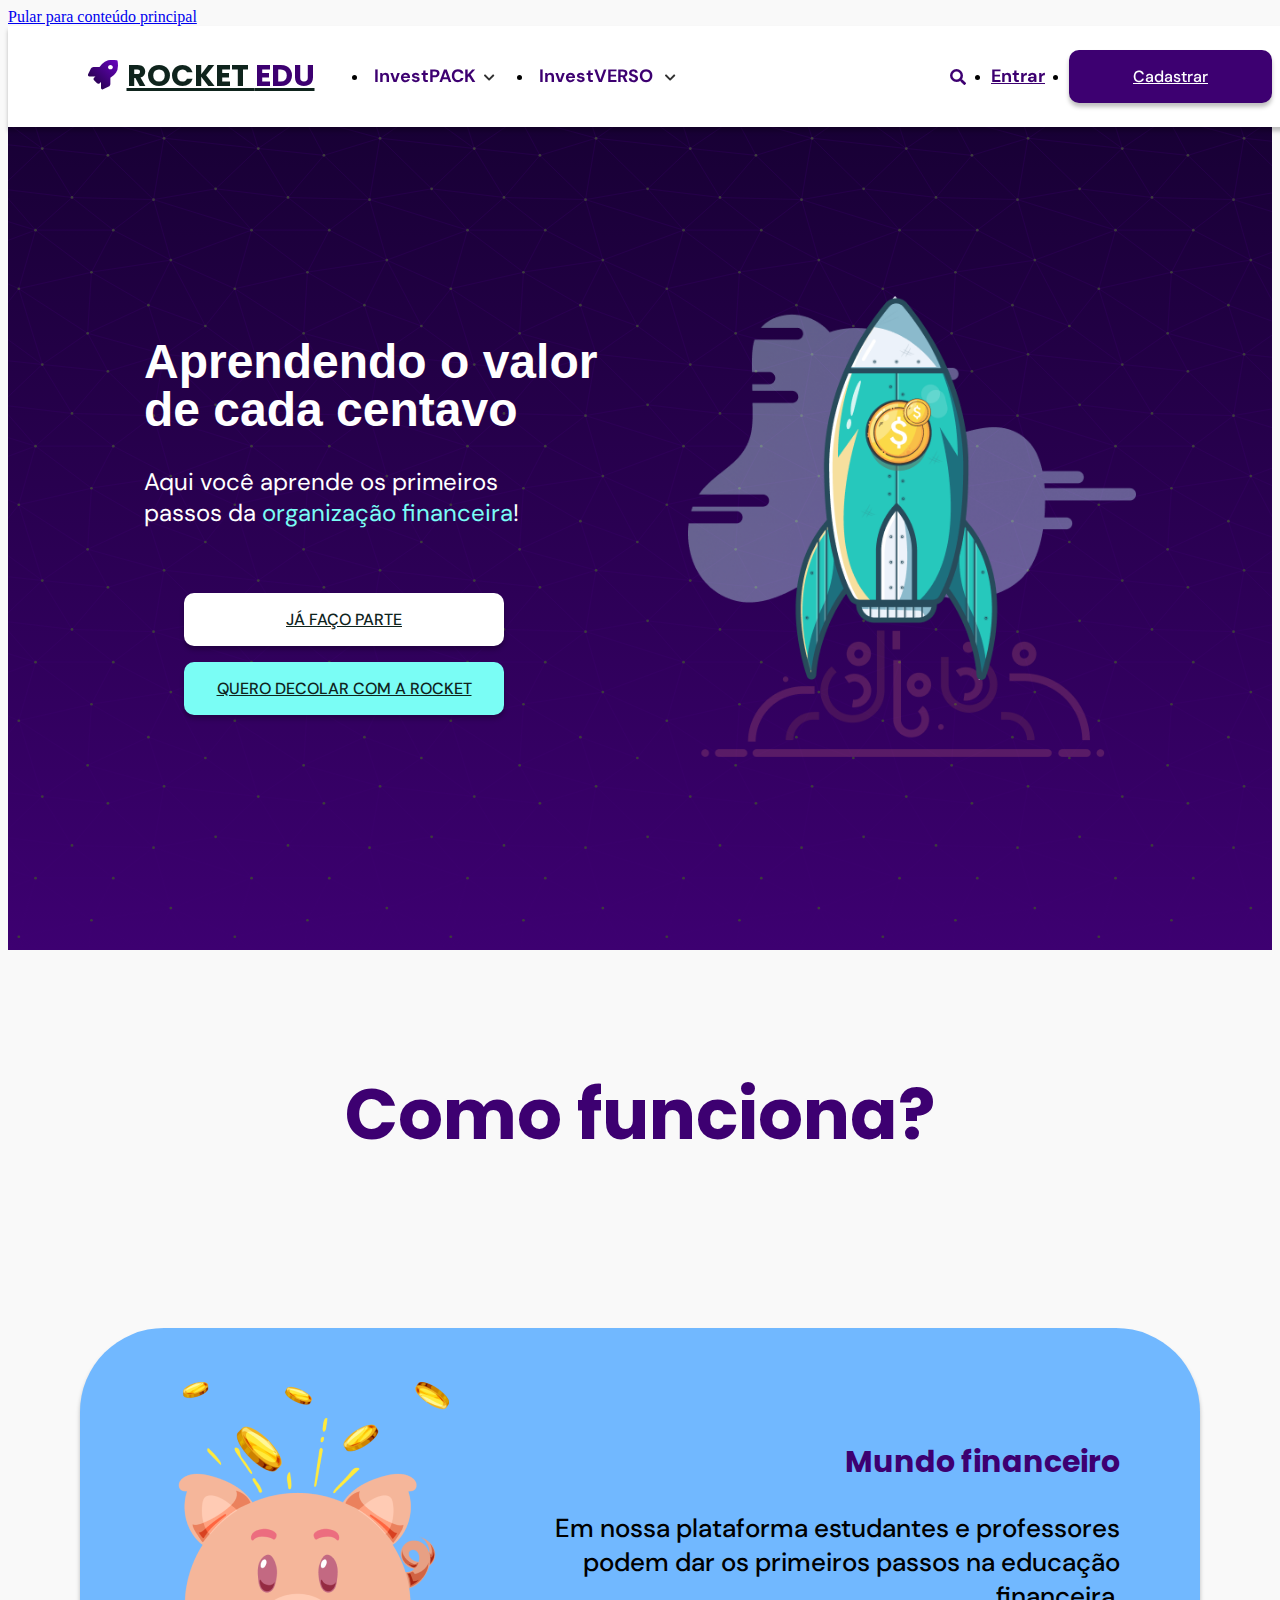
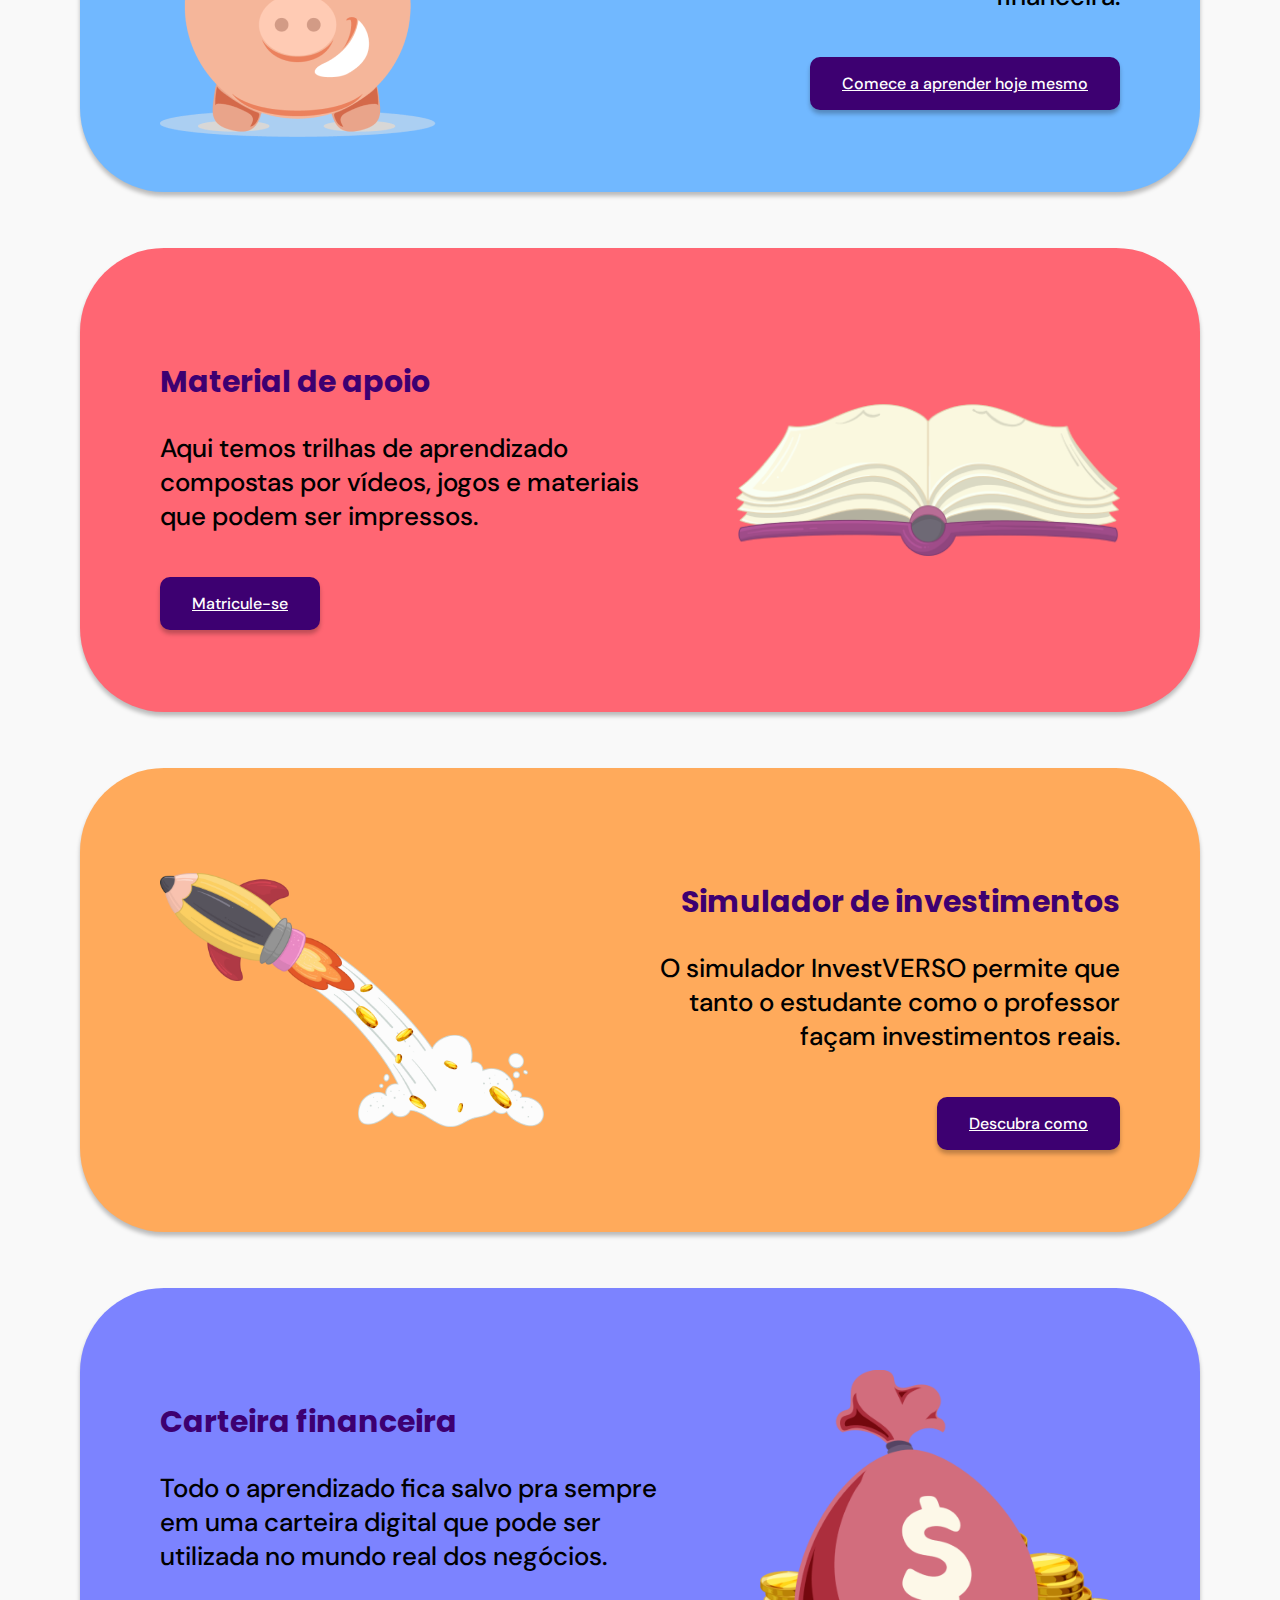
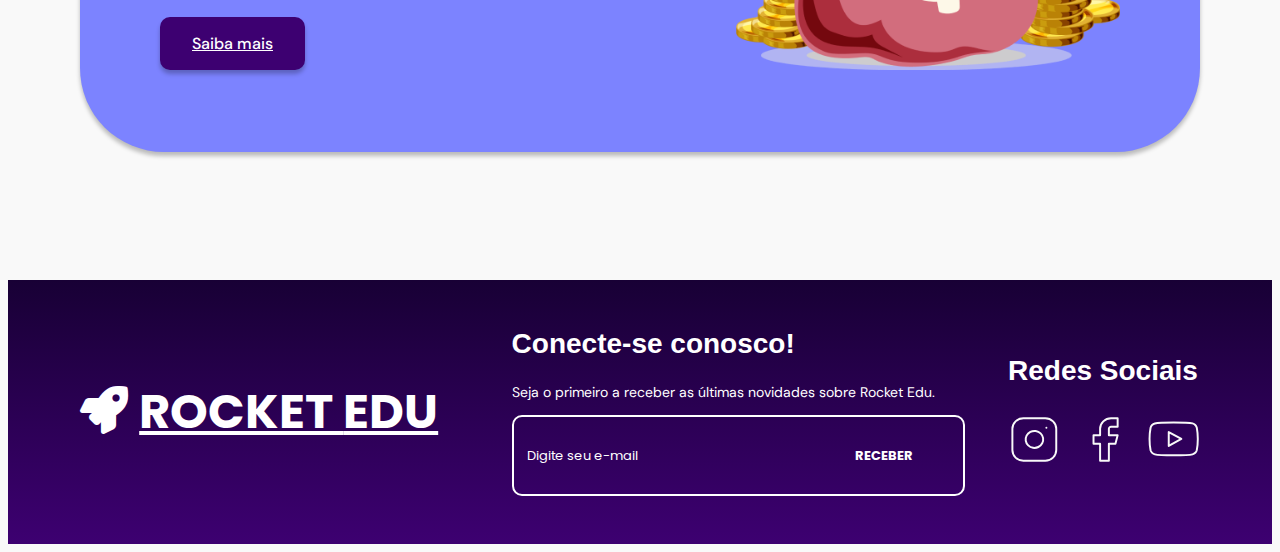
==== index.html @ 8d4a0fda "Merge branch 'main' of https://github.com/maira-costa/rocket-edu" ====
<!DOCTYPE html>
<html lang="pt-br">
<head>
  <meta charset="UTF-8">
  <meta http-equiv="X-UA-Compatible" content="IE=edge">
  <meta name="viewport" content="width=device-width, initial-scale=1.0">
  <title>ROCKET EDU</title>

  <link rel="stylesheet" href="assets/css/reset.css">
  <link rel="stylesheet" href="assets/css/base.css">
  <link rel="stylesheet" href="assets/css/container.css">
  <link rel="stylesheet" href="assets/css/pular-navegacao.css">

  <link rel="stylesheet" href="assets/css/header.css">

  <link rel="stylesheet" href="assets/css/home/botao.css">
  <link rel="stylesheet" href="assets/css/home/home-inicio.css">
  <link rel="stylesheet" href="assets/css/home/home-como-funciona.css">

  <link rel="stylesheet" href="assets/css/footer.css">

  <!--Fontes-->
  <link rel="preconnect" href="https://fonts.googleapis.com">
  <link rel="preconnect" href="https://fonts.gstatic.com" crossorigin>
  <link href="https://fonts.googleapis.com/css2?family=DM+Sans:wght@400;500;700&family=Poppins:ital,wght@0,400;0,500;0,700;1,200&display=swap" rel="stylesheet">

  <!--Ícones-->
  <link rel="stylesheet" href="https://cdnjs.cloudflare.com/ajax/libs/font-awesome/5.15.4/css/all.min.css">
  <script src="https://ajax.googleapis.com/ajax/libs/jquery/3.6.0/jquery.min.js"></script>

</head>
<body>
  <a class="pularNavegacao" href="#conteudoPrincipal">Pular para conteúdo principal</a> <!--Recurso de Acessibilidade-->

  <div id="header"></div>
  
  <main>
    <section class="secao secao--inicio" id="inicio">
      <div class="container container--inicio">
        <div class="inicio__conteudo">
          <div class="conteudo__chamada">
            <h1 id="conteudoPrincipal" class="titulo titulo--inicio">Aprendendo o valor de cada centavo</h1>
            <p class="texto texto--inicio">Aqui você aprende os primeiros passos
              da <span>organização financeira</span>!</p>
          </div>
          <div class="conteudo__botoes">
            <a class="botao botao--inicioUm" href="investpack-login.html">Já faço parte</a>
            <a class="botao botao--inicioDois" href="investpack-cadastro.html">Quero decolar com a rocket</a>
          </div>
        </div>
        <img class="inicio__img" src="assets/img/home/chamada.png" alt="">
      </div>
    </section class="secao secao--comoFunciona">
      <div class="container container--comoFunciona">
        <h2 class="titulo titulo--comoFunciona">Como funciona?</h2>
        <div class="produto produto--financeiro">
          <div class="produto__conteudo">
            <h3 class="titulo titulo--produto">Mundo financeiro</h3>
            <p class="texto texto--produto">Em nossa plataforma estudantes e professores podem dar os primeiros passos na educação financeira.</p>
            <a href="#" class="botao botao--produto">Comece a aprender hoje mesmo</a>
          </div>
          <img src="assets/img/home/cofre.png" alt="" class="produto__img produto__img--financeiro">
        </div>
        <div class="produto produto--material">
          <div class="produto__conteudo">
            <h3 class="titulo titulo--produto">Material de apoio</h3>
            <p class="texto texto--produto">Aqui temos trilhas de aprendizado compostas por vídeos, jogos e materiais que podem ser impressos.</p>
            <a href="#" class="botao botao--produto">Matricule-se</a>
          </div>
          <img src="assets/img/home/livro.png" alt="" class="produto__img produto__img--material">
        </div>
        <div class="produto produto--simulador">
          <div class="produto__conteudo">
            <h3 class="titulo titulo--produto">Simulador de investimentos</h3>
            <p class="texto texto--produto">O simulador InvestVERSO permite que tanto o estudante como o professor façam investimentos reais.</p>
            <a href="#" class="botao botao--produto">Descubra como</a>
          </div>
          <img src="assets/img/home/foguete.png" alt="" class="produto__img produto__img--simulador">
        </div>
        <div class="produto produto--carteira">
          <div class="produto__conteudo">
            <h3 class="titulo titulo--produto">Carteira financeira</h3>
            <p class="texto texto--produto">Todo o aprendizado fica salvo pra sempre em uma carteira digital que pode ser utilizada no mundo real dos negócios.</p>
            <a href="#" class="botao botao--produto">Saiba mais</a>
          </div>
          <img src="assets/img/home/saco-dinheiro.png" alt="" class="produto__img produto__img--carteira">
        </div>
      </div>
    </section>
  </main>

  <div id="footer"></div>

  <script src="assets/js/loader.js"></script>
  <script src="assets/js/estrelas.js"></script>
  
</body>
</html>
---- assets/css/base.css ----
html {
  scroll-behavior: smooth;
}

body, html {
  overflow-x:hidden;
}

body {
  background-color: #F9F9F9;
}

:root {
  
  /*cores*/
  --cor-verde-escuro: #0F241D;
  --cor-roxa: #3D0071;
  --cor-verde-teal: #7AFDF5;
  --cor-branca: #FFFFFF;
  --cor-cinza: #313131;
  --cor-cinza-claro: #ededed;
  --cor-cinza-claro-titulo-invest:#C4C4C4;
}

.titulo {
  font: 700 1.5rem Popins, sans-serif;
  color: var(--cor-roxa);
}

.texto {
  font: 400 1.125rem "DM Sans", sans-serif;
  color: #000;
}

.texto-pequeno {
  font: 400 0.9rem "DM Sans", sans-serif;
  color: var(--cor-branca);
  text-align: center;
  padding: 1rem 0;
}

.texto-extra-pequeno {
  font: 200 0.7rem "DM Sans", sans-serif !important;
}

@media screen and (min-width:963px) {
  
  .titulo {
    font-size: 2.75rem;
  }
  
  .texto {
    font-size: 1.5rem;
  } 

}
---- assets/css/container.css ----
.container{
  margin-left: 1.5rem;
  margin-right: 1.5rem;
}

@media screen and (min-width:768px){
  .container {
    margin-left: 3.75rem;
    margin-right: 3.75rem;
  } 
}

@media screen and (min-width:963px){
  .container {
    max-width: 1120px;
    margin-left: auto;
    margin-right: auto;
  } 
}
---- assets/css/header.css ----
.header {
  background: var(--cor-branca);
  box-shadow: 0px 4px 4px rgba(0, 0, 0, 0.25);
  height: 4.625rem;
  position: fixed;
  width: 100%;
  z-index: 1000;
}

.container--header {
  align-items: center;
  display: flex;
  height: 100%;
  justify-content: space-between;
}

/*---- LOGO ----*/

.logo__icone{
  color: transparent;
  background-image: linear-gradient(45deg, #180035 0%, #6804c0 100%);
  background-clip: text;
  -webkit-background-clip: text;
  font-size: 1.125rem;
  margin-right: 0.15em;
}

.logo__nome {
  color: var(--cor-verde-escuro);
  font: 700 1.125rem Poppins, sans-serif;
  text-transform: uppercase;
}

.logo__nome > span {
  color: var(--cor-roxa);
}

/*---- MENU ----*/
.menu {
  background-color: var(--cor-branca);
  position: absolute;
  top: 4.625rem;
  left: 0;
  width: 100%;
  height: 0px;
  display: flex;
  flex-direction: column-reverse;
  justify-content: flex-end;
  z-index: 1000;
  visibility: hidden;
  overflow-y: hidden;
}

/* Menu mobile com referência no tutorial do vídeo localizado em https://www.youtube.com/watch?v=DnODupiIAiE */
/*início do trecho do tutorial*/
#nav.active #menu {
  height: calc(100vh - 4.625rem);;
  visibility: visible;
  overflow-y: auto;
}

#btn-mobile {
  display: flex;
  border: none;
  background: none;
}

#hamburger {
  border-top: 2px solid var(--cor-roxa);
  width: 20px;
}

#hamburger::after,
#hamburger::before {
  content: '';
  display: block;
  width: 20px;
  height: 2px;
  background: var(--cor-roxa);
  margin-top: 5px;
  transition: 0.3s;
  position: relative;
}

#nav.active #hamburger {
  border-top-color: transparent;
}

#nav.active #hamburger::before {
  transform: rotate(135deg);
}

#nav.active #hamburger::after {
  transform: rotate(-135deg);
  top: -7px;
}
/*fim do trecho do tutorial*/

.menu__itens {
  padding: 0 1.5rem;
}

.menu__item {
  margin-bottom: 1rem;
}

.menu__itens--plataformas {
  padding-top: 1rem;
}

.menu__itens--acesso {
  border-bottom: 1px solid #ECE9E9;
  padding-bottom: 1rem;
}

.item__link {
  font: 400 1rem "DM Sans", sans-serif;
  color: #313131;
}

.item__link--plataformas {
  margin-right: 1rem;
  background: transparent;
  border: none;
  cursor: pointer;
}
 
.item__link > i {
  font-size: 0.75rem;
  color: #313131;
  margin-left: 0.5rem;
}

.subMenu {
  display: none;
}

.subMenu__link {
  font: 400 0.875rem "DM Sans", sans-serif;
  color: var(--cor-roxa);
  line-height: 2.5em;
  margin-left: 1rem;
  display: block;
}

/* .menu__item:focus-within > .subMenu,
.menu__item:hover > .subMenu {
  display: initial;
} */

.menu__item.active > .subMenu {
  display: initial;
}

.menuMobile {
  display: flex;
  align-items: center;
  justify-content: flex-end;
}

.menu__form {
  margin-right: 1rem;
}

.form__busca {
  position: relative;
  /* width: 5rem; */
}

.form__busca > input {
  visibility: hidden;
  background-color: transparent;
  border: none;
  border-radius: 10px;
  box-shadow: 0px 4px 4px rgba(0, 0, 0, 0.25);
  outline: 0;
  /* padding: 1em 1em 1em 3.5em; */
  padding: 1em;
  padding-right: 2.5rem;
  height: 45px;
  width: 45px;
  transition: all .5s ease-in-out;
}

.form__busca > button {
  background-color: transparent;
  border: none;
  color: var(--cor-roxa);
  position: absolute;
  right: 1rem;
  top: 50%;
  transform: translateY(-50%);
  text-transform: uppercase;
  font-size: 1rem;
}

.menu__form:focus-within > .form__busca > input {
  width: 10rem;
  visibility: visible;
}

.menu__form:focus-within > .form__busca > button {
  color: #313131;
  opacity: 0.5;
}

.menu__item--acesso > .item__link {
  color: var(--cor-roxa);
}

.menu__item > .botao--acesso {
  background: none;
  box-shadow: none;
  color: var(--cor-roxa);
  font-weight: 400;
  text-align: left;
  justify-content: flex-start;
  padding: 0;
}

@media screen and (min-width:963px) {
  
  .header {
    height: 6.30rem;
  }

  .container--header {
    justify-content: space-between;
    gap: 1.5rem;
  }

  /*---- LOGO ----*/

  
  .logo__icone, .logo__nome {
    font-size: 1.875rem;
  }

  /*---- MENU ----*/
  .nav {
    position: relative;
  }

  .menu {
    flex-direction: row;
    align-items: center;
    height: 100%;
    justify-content: space-between;
    padding: 0;
    position: initial;
    visibility: visible;
    overflow: initial;


    width: 54rem;
  }

  #btn-mobile {
    display: none;
  }

  .menu__itens {
   display: flex;
   align-items: center;
   justify-content: space-between;
   padding: 0;
  }

  .menu__itens--plataformas, .menu__itens--acesso {
  padding: 0;
  }

  .menu__itens--plataformas:first-child {
    margin-left: 1.5rem;
  }

  .menu__itens--acesso {
    border-bottom: none;
  }

  .menu__item {
    position: relative;
    transition: all 0.4s ease;
    margin-bottom: 0;
  }

  .menu__item--acesso {
    margin-left: 1.5rem;
  }

  .menu__link {
    margin-right: 1.5rem;
  }

  /* .menu__link:hover > .item__link,
  .menu__link:hover > i{
    color: var(--cor-verde-escuro);
  } */

  .menu__link:focus-within > .item__link,
  .item__link:focus-within > i{
    color: var(--cor-verde-escuro);
  }

  .item__link {
    font: 700 1.125rem "DM Sans", sans-serif;
    color: var(--cor-roxa);
    transition: all 0.4s ease-in-out;
  }

  .item__link--plataformas {
    /* margin-left: 1.5rem; */
    margin-right: 0.5rem;
  }

  /* .menu__link > i {
    color: var(--cor-roxa);
    transition: all 0.4s ease-in-out;
  } */

  .subMenu {
   background-color: var(--cor-branca);
   box-shadow: 0px 2px 5px rgba(0, 0, 0, 0.1);
   /* border-radius: 10px; */
   border: none;
   opacity: 0;
   padding: 0.5rem;
   position: absolute;
   pointer-events: none;
   display: initial;
   width: 13rem;
   transform: translateY(-10px);
   transition: all 0.6s ease-in-out;
   top: calc(100% + .25rem);
  }
  
  .menu__item.active > .subMenu{
  /* .menu__item:hover > .subMenu { */
    opacity: 1;
    pointer-events: auto;
    transform: translateY(0px);
  }

  .subMenu__item, .subMenu__link {
    transition: all 0.4s ease;
  }

  /* .subMenu__item {
    border-top: 1px solid rgba(0, 0, 0, 0.03);
    border-radius: 5px;
    background-color: #edededb2;
    backdrop-filter: blur(1rem);
  } */

  .subMenu__item:hover {
   background-color: #3c00715d;
   /* backdrop-filter: blur(1rem); */
  }

  .subMenu__link {
    font: 400 0.875rem "DM Sans", sans-serif;
    color: var(--cor-roxa);
    line-height: 2em;
    margin-left: 0.5rem;
  }

  .subMenu__item:hover > .subMenu__link {
    color: var(--cor-branca);
  }

  .menu__form {
    position: absolute;
    top: 50%;
    transform: translateY(-50%);
    right: 12.75rem;
  }

  /* .form__busca {
    position: relative;
    width: 22rem;
  }
  */

  /* .form__busca > input {
    background-color: var(--cor2);
    border: none;
    border-radius: 10px;
    box-shadow: 0px 4px 4px rgba(0, 0, 0, 0.25);
    min-height: 50px;
    outline: 0;
    padding: 1em 1em 1em 3.5em;
    width: 50px;
    visibility: visible;
  } */

  
  .form__busca > input::placeholder {
    color: #313131;
    font: 400 1.125rem "DM Sans", sans-serif;
    opacity: 0.5;
  }
 

  /* .form__busca > button {
    color: var(--cor-roxa);
  }  */

  .menu__form:focus-within > .form__busca > input, 
  .menu__form:hover > .form__busca > input {
    width: 15rem;
    visibility: visible;
  }
  
  .menu__form:focus-within > .form__busca > button,
  .menu__form:hover > .form__busca > button {
    color: #313131;
    opacity: 0.5;
  }

  .menu__item > .botao--acesso {
    align-items: center;
    background-color: var(--cor-roxa);
    border-radius: 10px;
    box-shadow: 0px 4px 4px rgba(0, 0, 0, 0.25);
    color: var(--cor-branca);
    display: inline-flex;
    font: 500 1rem "DM Sans", sans-serif;
    justify-content: center;
    padding: 1rem 2rem;
    text-align: center;
    width: 100%;
    transition: all 0.4s ease-in-out;
  }

  .menu__item > .botao--acesso:hover {
    transform: translateY(-3px);  
  }

}
---- assets/css/home/botao.css ----
.botao {
  align-items: center;
  background-color: var(--cor-roxa);
  border-radius: 10px;
  box-shadow: 0px 4px 4px rgba(0, 0, 0, 0.25);
  color: var(--cor-branca);
  display: inline-flex;
  font: 500 1rem "DM Sans", sans-serif;
  justify-content: center;
  padding: 1rem 2rem;
  text-align: center;
  width: 100%;
  transition: all 0.4s ease-in-out;
}

.botao--enviar {
  color: var(--cor-verde-escuro);
  background-color: var(--cor-verde-teal);
  display: block;
  margin-left: auto;
  margin-right: auto;
  font: 500 0.875rem "DM Sans", sans-serif;
}

@media screen and (min-width:963px) {
  .botao--enviar {
    font-size: 1rem;
    padding: 1rem;
    text-align: center;
    width: 18rem;
  }
}

/* .botao:hover {
  background-color: var(--cor-logo);
.botao:hover {
  /* background-color: var(--cor3);
  >>>>>>> main
  transform: translateY(-3px);
}
*/
---- assets/css/home/home-inicio.css ----
.secao--inicio {
  
  /*----BACKGROUND PATTERN site: https://www.svgbackgrounds.com/ ----*/
  
  background-image: url("data:image/svg+xml,%3Csvg xmlns='http://www.w3.org/2000/svg' width='216' height='216' viewBox='0 0 800 800'%3E%3Cg fill='none' stroke='%233D0071' stroke-width='1'%3E%3Cpath d='M769 229L1037 260.9M927 880L731 737 520 660 309 538 40 599 295 764 126.5 879.5 40 599-197 493 102 382-31 229 126.5 79.5-69-63'/%3E%3Cpath d='M-31 229L237 261 390 382 603 493 308.5 537.5 101.5 381.5M370 905L295 764'/%3E%3Cpath d='M520 660L578 842 731 737 840 599 603 493 520 660 295 764 309 538 390 382 539 269 769 229 577.5 41.5 370 105 295 -36 126.5 79.5 237 261 102 382 40 599 -69 737 127 880'/%3E%3Cpath d='M520-140L578.5 42.5 731-63M603 493L539 269 237 261 370 105M902 382L539 269M390 382L102 382'/%3E%3Cpath d='M-222 42L126.5 79.5 370 105 539 269 577.5 41.5 927 80 769 229 902 382 603 493 731 737M295-36L577.5 41.5M578 842L295 764M40-201L127 80M102 382L-261 269'/%3E%3C/g%3E%3Cg fill='%233C3C3C'%3E%3Ccircle cx='769' cy='229' r='5'/%3E%3Ccircle cx='539' cy='269' r='5'/%3E%3Ccircle cx='603' cy='493' r='5'/%3E%3Ccircle cx='731' cy='737' r='5'/%3E%3Ccircle cx='520' cy='660' r='5'/%3E%3Ccircle cx='309' cy='538' r='5'/%3E%3Ccircle cx='295' cy='764' r='5'/%3E%3Ccircle cx='40' cy='599' r='5'/%3E%3Ccircle cx='102' cy='382' r='5'/%3E%3Ccircle cx='127' cy='80' r='5'/%3E%3Ccircle cx='370' cy='105' r='5'/%3E%3Ccircle cx='578' cy='42' r='5'/%3E%3Ccircle cx='237' cy='261' r='5'/%3E%3Ccircle cx='390' cy='382' r='5'/%3E%3C/g%3E%3C/svg%3E"), linear-gradient(180deg, #180035 0%, #3D0071 100%);

  margin-top: 4.625rem;
  padding-bottom: 1.5rem;
  height: calc(100vh - 4.625rem);
  position: relative;
}

.container--inicio {
  display: flex;
  flex-direction: column-reverse;
  justify-content: center;
  align-items: center;
  height: 100%;
  padding: 1.5rem 0;
  gap: 1rem;
}

.conteudo__chamada {
  max-width: 15rem;
}

.titulo--inicio {
  color: var(--cor-branca);
  font-size: 1.5rem;
  line-height: 1.5em;
}

.texto--inicio {
  color: var(--cor-branca);
  font: 400 0.875rem "DM Sans", sans-serif;
  margin-top: 0.25rem;
}

.texto--inicio > span {
  color: var(--cor-verde-teal);
}

.botao--inicioUm, .botao--inicioDois {
  color: var(--cor-verde-escuro);
  display: block;
  font: 500 0.875rem "DM Sans", sans-serif;
  text-transform: uppercase;
}

.botao--inicioUm {
  background: var(--cor-branca);
  margin-top: 1.5625rem;
}

.botao--inicioDois {
  background-color: var(--cor-verde-teal);
  margin-top: 1rem;
}

.inicio__img {
  height: 35%;
  width: auto;
  animation: animate 0.2s ease infinite;
  position: relative;
}

/*Animação com referência no vídeo disponível em https://www.youtube.com/watch?v=mAewuQPMFI8 */

@keyframes animate {
  0%, 100%
  {
    transform: translateY(-1px);
  }
  50%
  {
    transform: translateY(1px);
  }
}

/*Animação estrelas*/
.secao--inicio i {
  margin-top: 4.625rem;
  position: absolute;
  top: -250px;
  background: rgba(255, 255, 255, 0.3);
  animation: animateStars linear infinite;
  z-index: 0;
}

@keyframes animateStars {
  0%
  {
    transform: translateY(0);
  }
  100%
  {
    transform: translateY(calc(100vh));
  }
}

@media screen and (min-width:963px) {
  
  .secao--inicio {
    align-items: center;
    display: flex;
    height: calc(100vh - 6.30rem);
    margin-top: 6.30rem;
  }

  .container--inicio {
    align-items: center;
    flex-direction: row;
    justify-content: space-around;
    position: relative;
    width: 100%;
  }

  .inicio__conteudo {
    width: 25rem;
  }

  .conteudo__chamada {
    width: 100%;
  }

  .titulo--inicio {
    font-size: 3rem;
    line-height: 1em;
    margin-top: 0;
    width: 30rem;
  }
  
  .texto--inicio {
    font-size: 1.5rem;
    margin-top: 1rem;
    width: 25rem;
  }

  .conteudo__botoes {
    width: 100%;
    display: flex;
    flex-direction: column;
    justify-content: center;
    align-items: center;
    margin-top: 2.5rem;
  }
  
  .botao--inicioUm, .botao--inicioDois {
    font-size: 1rem;
    padding: 1rem;
    text-align: center;
    width: 18rem;
    
  }

  .inicio__img {
    height: auto;
    width: 40%;
  }

}
---- assets/css/home/home-como-funciona.css ----
.container--comoFunciona {
  margin-top: 2rem;
}

.titulo--comoFunciona {
  text-align: center;
  font: 700 1.5rem Poppins, sans-serif;
  margin-bottom: 2rem;
}

.produto {
  border-radius: 30px;
  box-shadow: 0px 4px 4px rgba(0, 0, 0, 0.25);
  display: flex;
  flex-direction: column-reverse;
  justify-content: center;
  align-items: center;
  margin-bottom: 3rem;
  padding: 2.5rem 1.5rem;
  text-align: center;
}

.produto--financeiro {
  background-color: #71B8FF;
}

.produto--material {
  background-color: #FF6673;
}

.produto--simulador {
  background-color: #FFAA5B;
}

.produto--carteira {
  background-color: #7C83FF;
}

.produto:last-child {
  margin-bottom: 2rem;
}

.titulo--produto{
  font: 700 1.125rem Poppins, sans-serif;
  margin-bottom: 0.4em;
}

.texto--produto {
  font-weight: 500;
}

.botao--produto {
  margin-top: 1.125rem;
}

.produto__img {
  margin-bottom: 2rem;
}
.produto__img--financeiro {
  width: 174px;
}

@media screen and (min-width:963px) {

  .container--comoFunciona {
    margin-top: 7rem;
  }

  .titulo--comoFunciona {
    font-size: 4.375rem;
    margin-bottom: 10rem;
  }

  .produto {
    border-radius: 84px;
    flex-direction: row;
    gap: 4rem;
    height: 26rem;
    justify-content: space-between;
    margin-bottom: 3.5rem;
    padding: 1.5rem 5rem;
    text-align: left;
  }

  .produto--financeiro, .produto--simulador {
    flex-direction: row-reverse;
    text-align: right;
  }

  .produto:last-child {
    margin-bottom: 8rem;
  }

  .titulo--produto{
    font-size: 1.875rem;
  }
  
  .texto--produto {
    font-size: 1.625rem;
  }
  
  .botao--produto {
    width: auto;
  }

  .produto__img {
    margin-bottom: 0rem;
    width: 40%;
  }

  .produto__img--financeiro {
    width: 289px;
  }

}
---- assets/css/footer.css ----
.footer {
  background: linear-gradient(180deg, #180035 0%, #3D0071 100%);
  padding: 1.5em 0;
}

.logo__nome--footer, .logo__nome--footer > span, .logo__icone--footer {
  color: var(--cor-branca);
  font-size: 1.5rem;
}

.titulo--footer {
  color: var(--cor-branca);
  font-size: 1.125rem;
  margin-top: 1rem;
}

.texto--contato {
  color: var(--cor-branca);
  font-size: 0.75rem;
}

.contato__form {
  margin-top: 0.5rem;
  position: relative;
}

.form__email--input {
  background-color: transparent;
  border: 2px solid var(--cor-branca);
  border-radius: 10px;
  color: var(--cor-branca);
  min-height: 50px;
  outline: 0;
  padding: 1em;
  width: 100%;
}

.form__email--input::placeholder {
  color: var(--cor-branca);
  font: 400 0.8125rem Poppins, sans-serif;
  opacity: 1;
}

.form__botao--receber {
  background-color: transparent;
  border: none;
  color: var(--cor-branca);
  font: 700 0.8125rem Poppins, sans-serif;
  position: absolute;
  right: 1rem;
  top: 50%;
  transform: translateY(-50%);
  text-transform: uppercase;
}

.social {
  display: flex;
  flex-direction: column;
  justify-content: center;
  width: 7.9rem;
}

.social__icones {
  display: flex;
  justify-content: space-between;
  margin-top: 0.25rem;
}

.icone__img {
  width: 34px;
}


@media screen and (min-width:963px) {

  .footer {
    padding: 3em 0;
  }

  .container--footer {
    display: flex;
    align-items: center;
    justify-content: space-between;
  }

  .logo__nome--footer, .logo__nome--footer > span, .logo__icone--footer {
    font-size: 3rem;
  }

  .titulo--footer {
    font-size: 1.75rem;
    margin-top: 0;
  }
  
  .texto--contato {
    font-size: 0.875rem;
  }
  
  .social {
    width: 12rem;
  }
  
  .icone__img {
    width: 53px;
  }

}
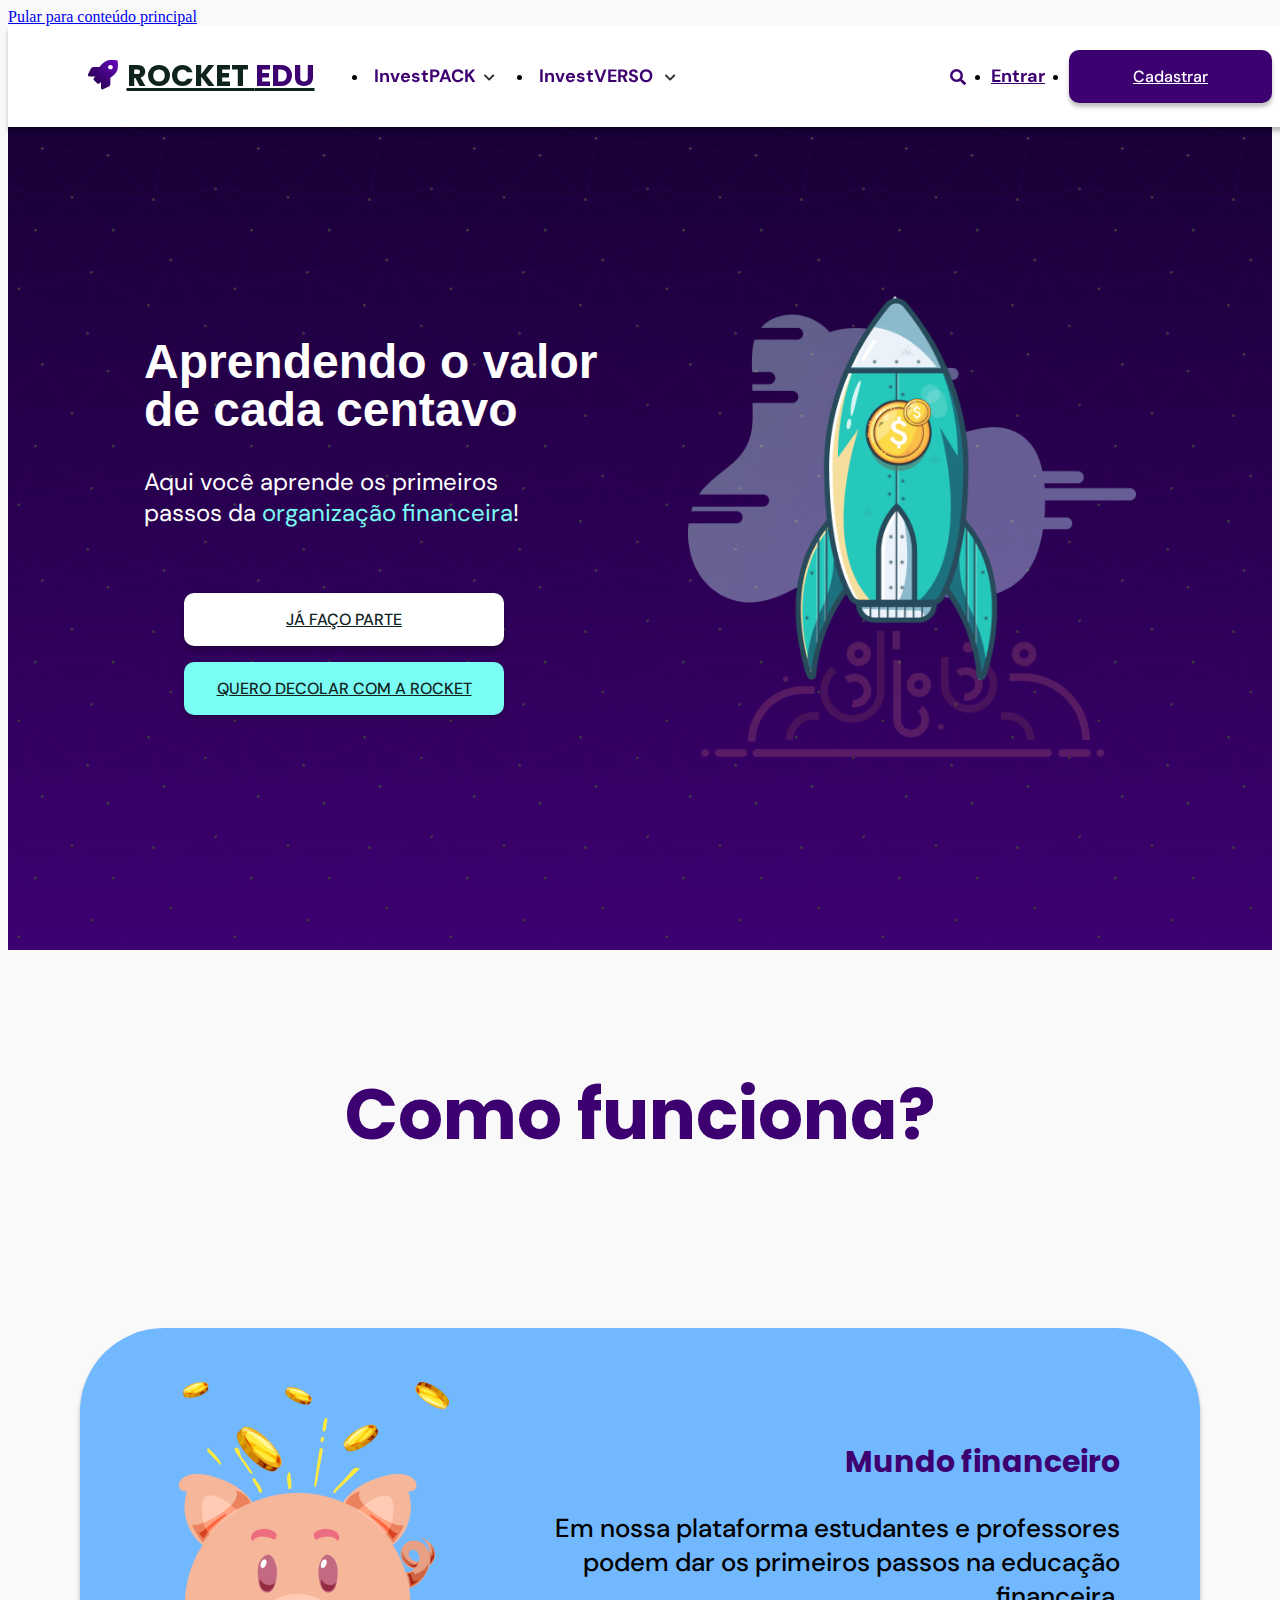
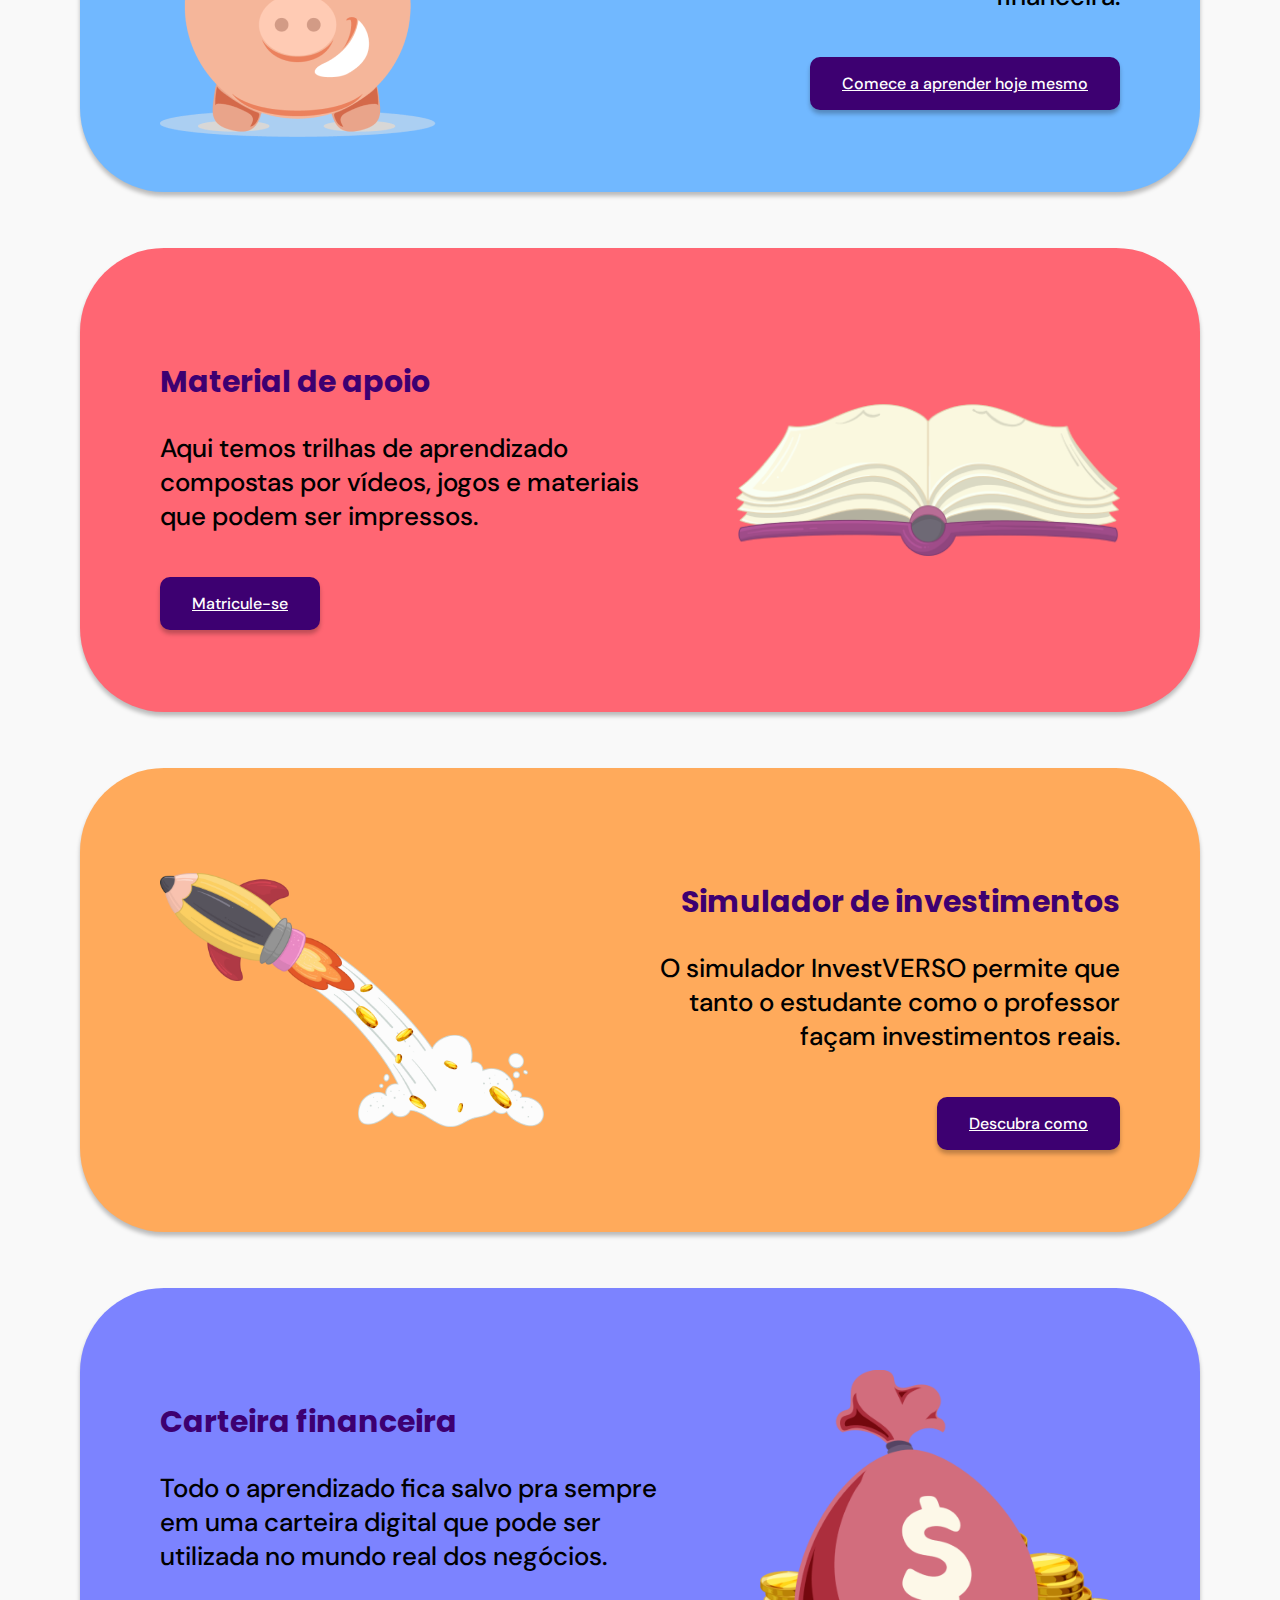
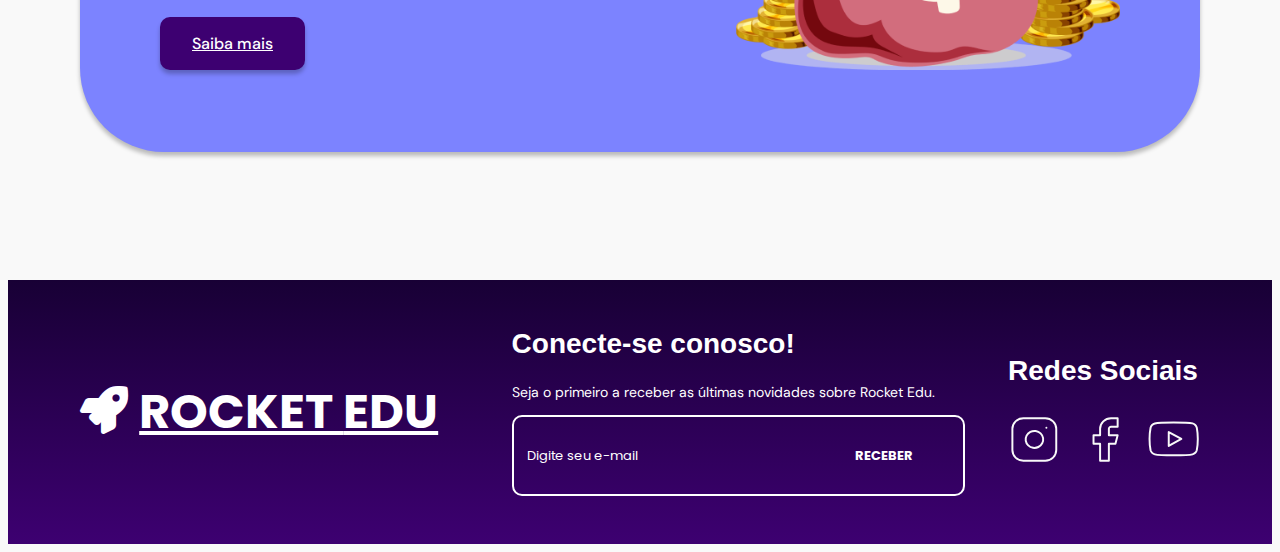
==== commit bd84b1e4: "Seta icon na tab" ====
--- a/index.html
+++ b/index.html
@@ -4,8 +4,9 @@
   <meta charset="UTF-8">
   <meta http-equiv="X-UA-Compatible" content="IE=edge">
   <meta name="viewport" content="width=device-width, initial-scale=1.0">
-  <title>ROCKET EDU</title>
+  <title>Rocket EDU</title>
 
+  <link rel="icon" type="image/x-icon" href="assets/img/rocket_edu_logo.png" />
   <link rel="stylesheet" href="assets/css/reset.css">
   <link rel="stylesheet" href="assets/css/base.css">
   <link rel="stylesheet" href="assets/css/container.css">
--- a/assets/css/home/home-inicio.css
+++ b/assets/css/home/home-inicio.css
@@ -90,11 +90,13 @@
 @keyframes animateStars {
   0%
   {
-    transform: translateY(0);
+    transform: rotate(45deg) translateY(0);
+    opacity: 1;
   }
   100%
   {
-    transform: translateY(calc(100vh));
+    transform: rotate(45deg) translateY(100vh);
+    opacity: 0;
   }
 }
 
@@ -156,6 +158,7 @@
   .inicio__img {
     height: auto;
     width: 40%;
+    z-index: 100;
   }
 
 }
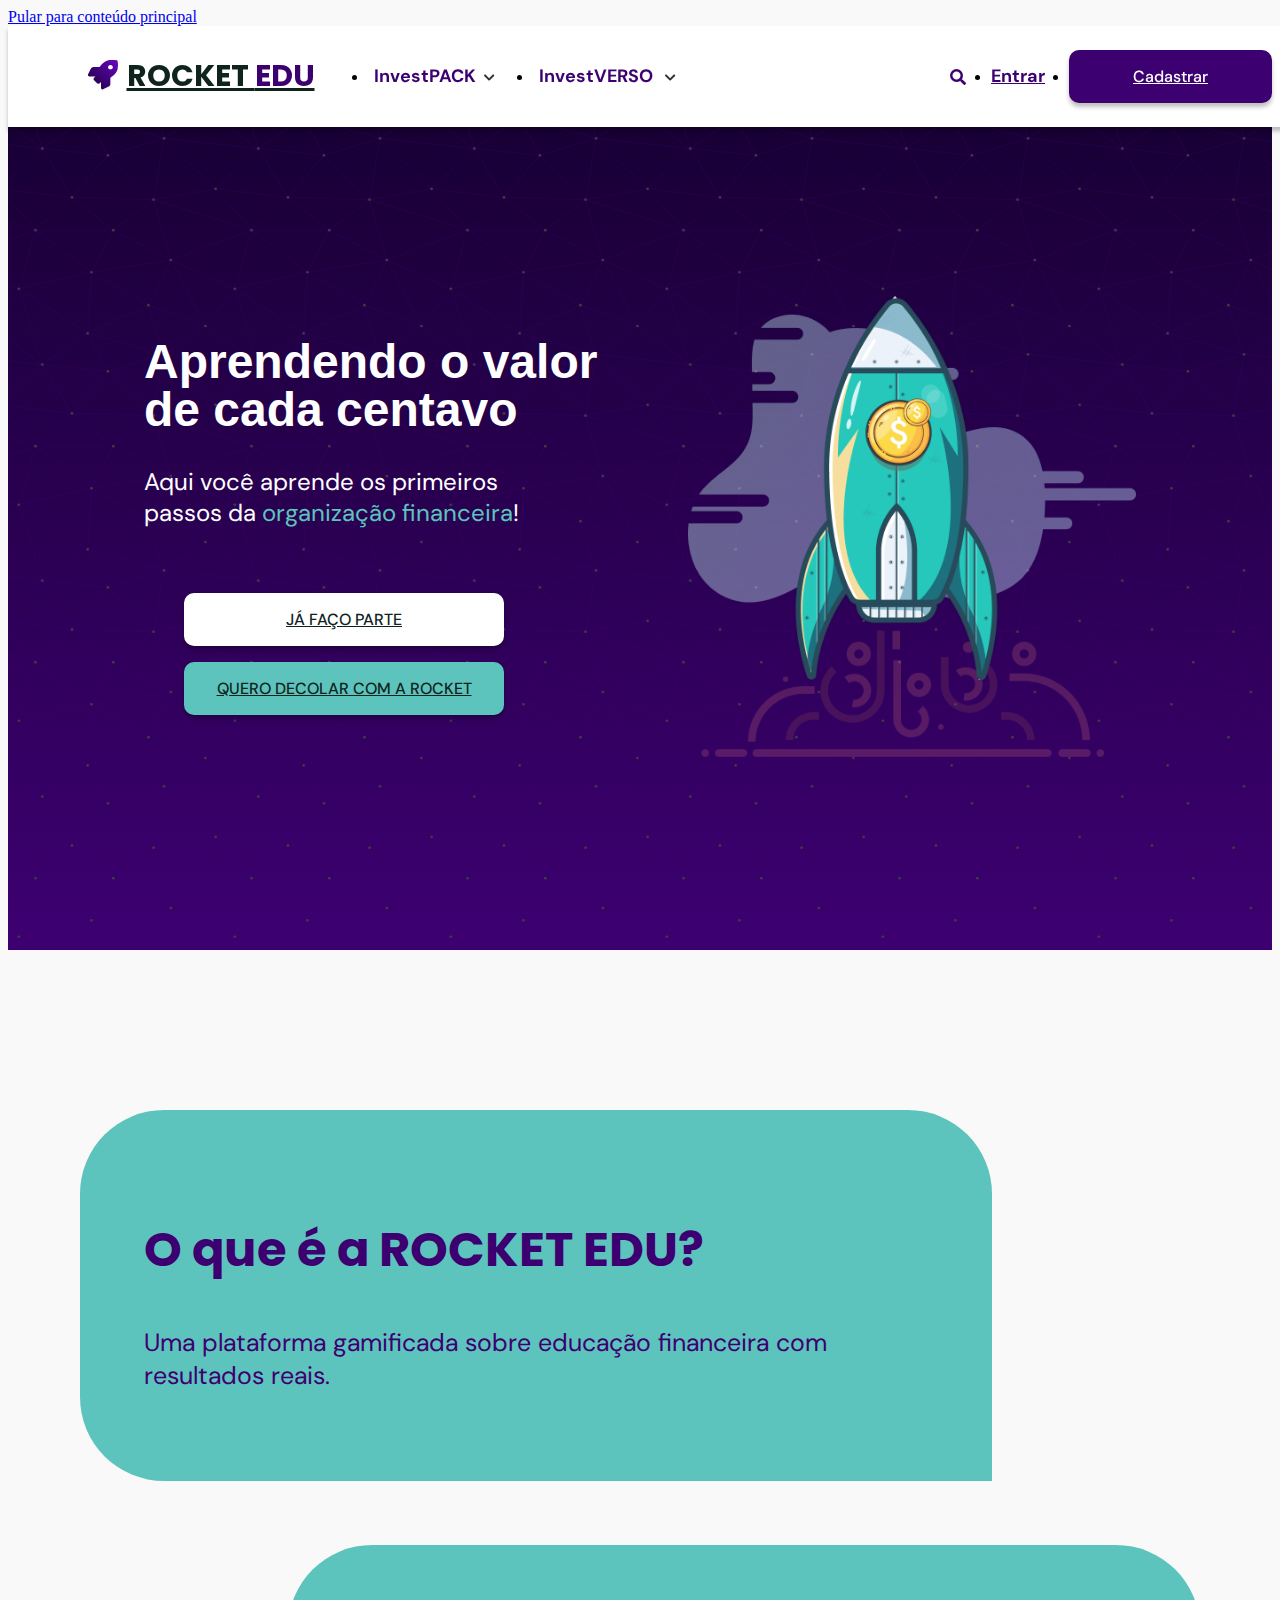
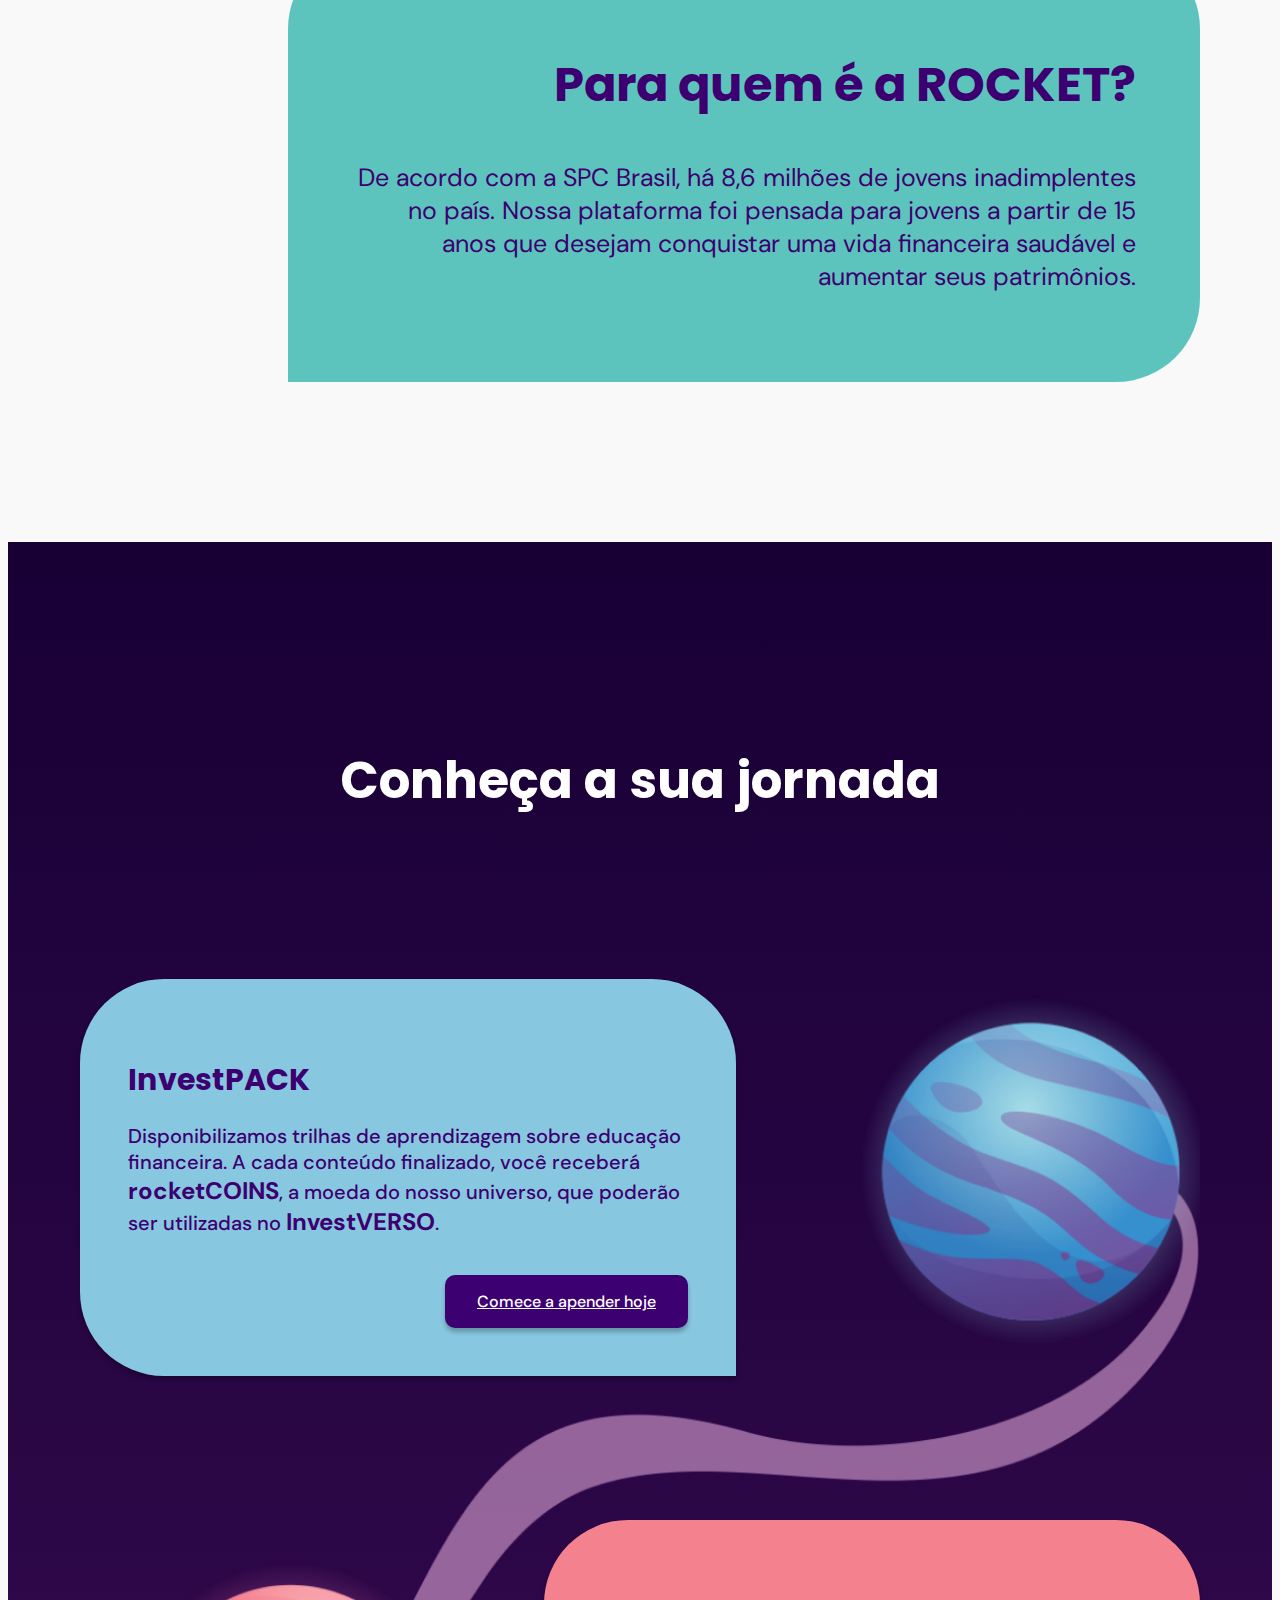
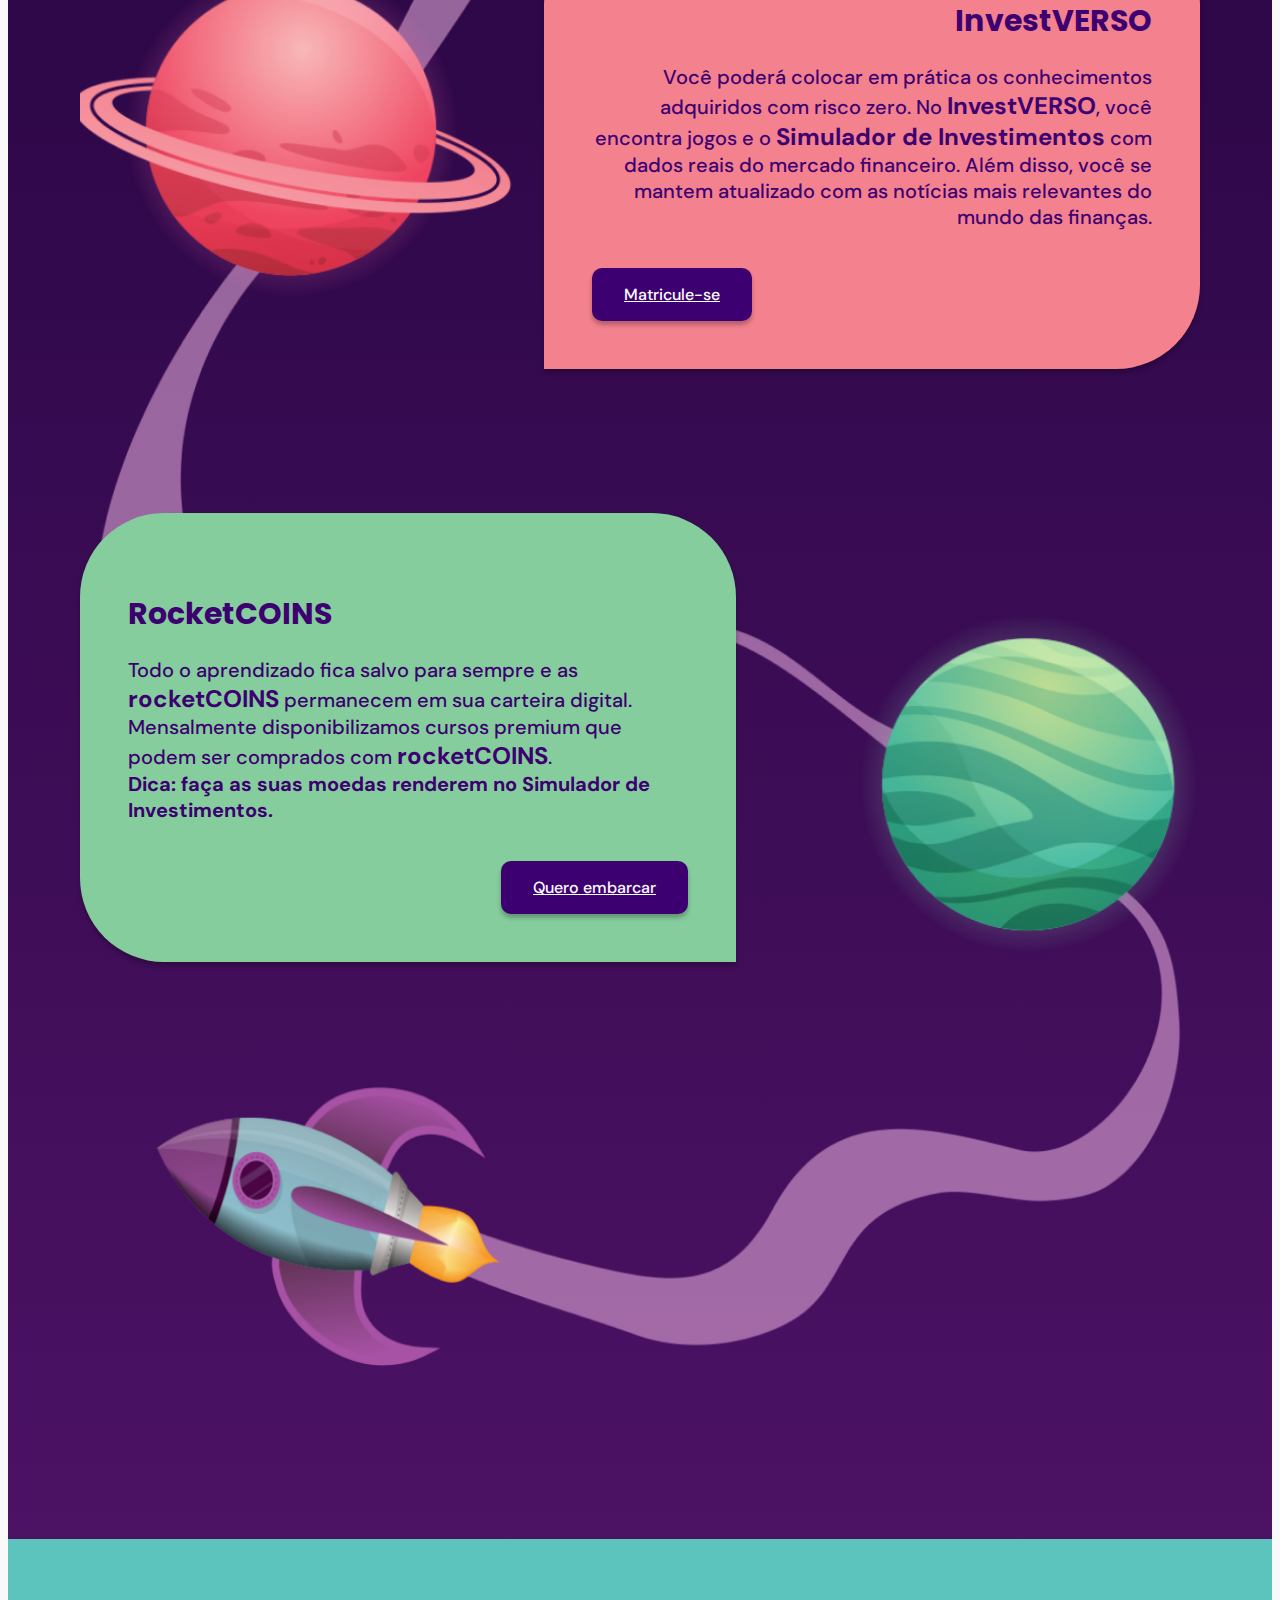
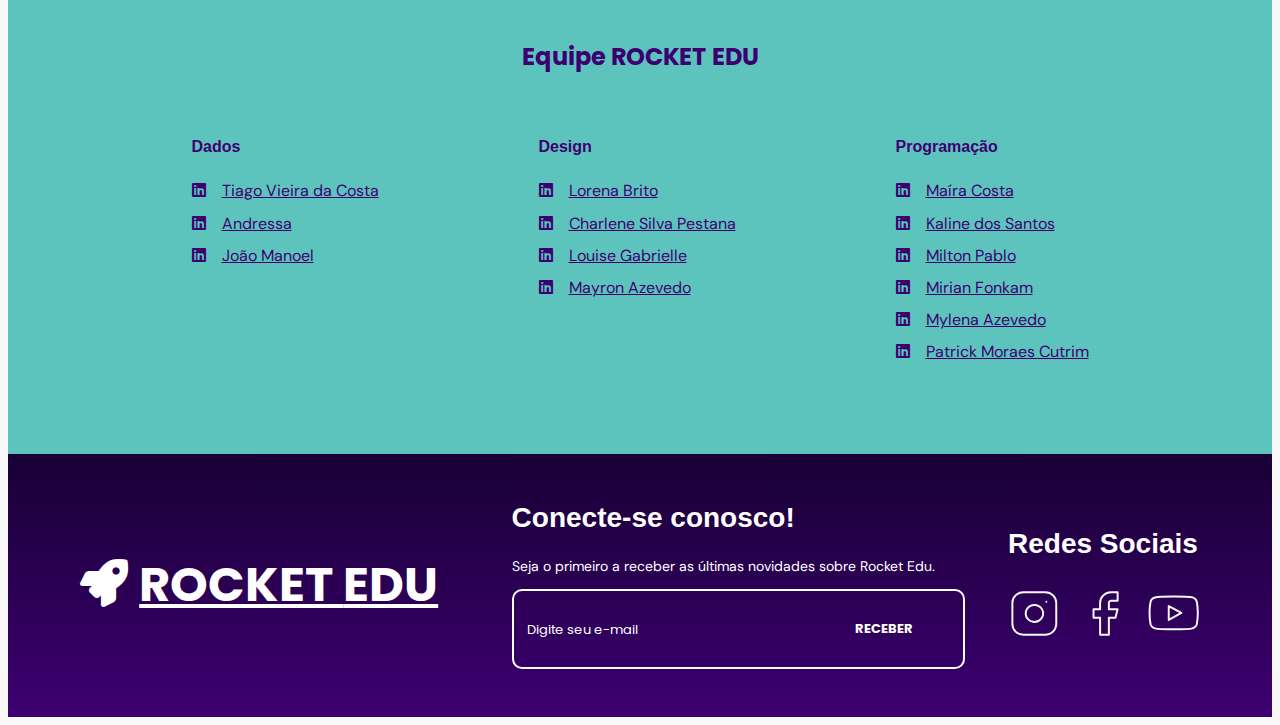
==== commit bbc948e7: "novo design home e correções investverso" ====
--- a/index.html
+++ b/index.html
@@ -17,6 +17,7 @@
   <link rel="stylesheet" href="assets/css/home/botao.css">
   <link rel="stylesheet" href="assets/css/home/home-inicio.css">
   <link rel="stylesheet" href="assets/css/home/home-como-funciona.css">
+  <link rel="stylesheet" href="assets/css/home/home-equipe.css">
 
   <link rel="stylesheet" href="assets/css/footer.css">
 
@@ -51,41 +52,84 @@
         </div>
         <img class="inicio__img" src="assets/img/home/chamada.png" alt="">
       </div>
-    </section class="secao secao--comoFunciona">
-      <div class="container container--comoFunciona">
-        <h2 class="titulo titulo--comoFunciona">Como funciona?</h2>
-        <div class="produto produto--financeiro">
-          <div class="produto__conteudo">
-            <h3 class="titulo titulo--produto">Mundo financeiro</h3>
-            <p class="texto texto--produto">Em nossa plataforma estudantes e professores podem dar os primeiros passos na educação financeira.</p>
-            <a href="#" class="botao botao--produto">Comece a aprender hoje mesmo</a>
+    </section>
+    <section class="secao secao--perguntas">     
+      <div class="container container--perguntas">
+        <div class="pergunta pergunta--um">
+          <h2 class="titulo titulo--pergunta">O que é a ROCKET EDU?</h2>
+          <p class="resposta">Uma plataforma gamificada sobre educação financeira com resultados reais.</p>
+        </div>
+        <div class="pergunta pergunta--dois">
+          <h2 class="titulo titulo--pergunta">Para quem é a ROCKET?</h2>
+          <p class="resposta">De acordo com a SPC Brasil, há 8,6 milhões de jovens inadimplentes no país. Nossa plataforma foi pensada para jovens a partir de 15 anos que desejam conquistar uma vida financeira saudável e aumentar seus patrimônios. </p>
+        </div>
+      </div>
+    </section>
+    <section class="secao secao--comecar">
+      <div class="container container--comecar">
+        <h2 class="titulo titulo--comecar">Conheça a sua jornada</h2>
+        <div class="produtos">
+          <div class="produto produto--investpack">
+            <div class="produto__conteudo">
+              <h3 class="titulo titulo--produto">InvestPACK</h3>
+              <p class="texto texto--produto">Disponibilizamos trilhas de aprendizagem sobre educação financeira. A cada conteúdo finalizado, você receberá <span>rocketCOINS</span>, a moeda do nosso universo, que poderão ser utilizadas no <span>InvestVERSO</span>. </p>
+              <div class="wrap-botao">
+                <a href="investpack-cadastro.html" class="botao botao--produto">Comece a apender hoje</a>
+              </div>
+            </div>          
           </div>
-          <img src="assets/img/home/cofre.png" alt="" class="produto__img produto__img--financeiro">
+          <div class="produto produto--investverso">
+            <div class="produto__conteudo produto__conteudo--direita">
+              <h3 class="titulo titulo--produto titulo--investverso">InvestVERSO</h3>
+              <p class="texto texto--produto">Você poderá colocar em prática os conhecimentos adquiridos com risco zero. No <span>InvestVERSO</span>, você encontra jogos e o <span>Simulador de Investimentos</span> com dados reais do mercado financeiro. Além disso, você se mantem atualizado com as notícias mais relevantes do mundo das finanças.</p>
+              <div class="wrap-botao">
+                <a href="investpack-cadastro.html" class="botao botao--produto">Matricule-se</a>
+              </div>              
+            </div>            
+          </div>
+          <div class="produto produto--rocketcoins">
+            <div class="produto__conteudo">
+              <h3 class="titulo titulo--produto">RocketCOINS</h3>
+              <p class="texto texto--produto">Todo o aprendizado fica salvo para sempre e as <span>rocketCOINS</span> permanecem em sua carteira digital. Mensalmente disponibilizamos cursos premium que podem ser comprados com <span>rocketCOINS</span>.
+              <br>
+              <span class="dica">Dica: faça as suas moedas renderem no Simulador de Investimentos.</span></p>
+              <div class="wrap-botao">
+                <a href="investpack-cadastro.html" class="botao botao--produto">Quero embarcar</a>
+              </div> 
+            </div>
+        </div>         
         </div>
-        <div class="produto produto--material">
-          <div class="produto__conteudo">
-            <h3 class="titulo titulo--produto">Material de apoio</h3>
-            <p class="texto texto--produto">Aqui temos trilhas de aprendizado compostas por vídeos, jogos e materiais que podem ser impressos.</p>
-            <a href="#" class="botao botao--produto">Matricule-se</a>
+      </div>
+    </section>
+    <section class="secao secao--equipe">     
+      <div class="container container--equipe">
+        <div class="equipe">
+          <h2 class="titulo titulo--equipe">Equipe ROCKET EDU</h2>
+          <div class="wrap-componentes">
+            <div class="equipe__componentes">
+              <h3 class="titulo titulo--trilha">Dados</h3>
+              <a class="texto texto--componente" href="https://www.linkedin.com/in/tiago-vieira-31b27a114" target="_blank"><i class="fab fa-linkedin"></i>Tiago Vieira da Costa</a>
+              <a class="texto texto--componente" href="#" target="_blank"><i class="fab fa-linkedin"></i>Andressa</a>
+              <a class="texto texto--componente" href="#" target="_blank"><i class="fab fa-linkedin"></i>João Manoel</a>
+            </div>
+            <div class="equipe__componentes">
+              <h3 class="titulo titulo--trilha">Design</h3>
+              <a class="texto texto--componente" href="#" target="_blank"><i class="fab fa-linkedin"></i>Lorena Brito</a>
+              <a class="texto texto--componente" href="#" target="_blank"><i class="fab fa-linkedin"></i>Charlene Silva Pestana</a>
+              <a class="texto texto--componente" href="#" target="_blank"><i class="fab fa-linkedin"></i>Louise Gabrielle</a>
+              <a class="texto texto--componente" href="https://www.linkedin.com/in/mayron-azevedo-4451b6a3" target="_blank"><i class="fab fa-linkedin"></i>Mayron Azevedo</a>
+            </div>
+            <div class="equipe__componentes">
+              <h3 class="titulo titulo--trilha">Programação</h3>
+              <a class="texto texto--componente" href="linkedin.com/in/maíra-costa-a6a00421b" target="_blank"><i class="fab fa-linkedin"></i>Maíra Costa</a>
+              <a class="texto texto--componente" href="#" target="_blank"><i class="fab fa-linkedin"></i>Kaline dos Santos</a>
+              <a class="texto texto--componente" href="#" target="_blank"><i class="fab fa-linkedin"></i>Milton Pablo</a>
+              <a class="texto texto--componente" href="#" target="_blank"><i class="fab fa-linkedin"></i>Mirian Fonkam</a>
+              <a class="texto texto--componente" href="linkedin.com/in/mylena-azevedo-1050335b" target="_blank"><i class="fab fa-linkedin"></i>Mylena Azevedo</a>
+              <a class="texto texto--componente" href="#" target="_blank"><i class="fab fa-linkedin"></i>Patrick Moraes Cutrim</a>
+            </div>
+                    </div>
           </div>
-          <img src="assets/img/home/livro.png" alt="" class="produto__img produto__img--material">
-        </div>
-        <div class="produto produto--simulador">
-          <div class="produto__conteudo">
-            <h3 class="titulo titulo--produto">Simulador de investimentos</h3>
-            <p class="texto texto--produto">O simulador InvestVERSO permite que tanto o estudante como o professor façam investimentos reais.</p>
-            <a href="#" class="botao botao--produto">Descubra como</a>
-          </div>
-          <img src="assets/img/home/foguete.png" alt="" class="produto__img produto__img--simulador">
-        </div>
-        <div class="produto produto--carteira">
-          <div class="produto__conteudo">
-            <h3 class="titulo titulo--produto">Carteira financeira</h3>
-            <p class="texto texto--produto">Todo o aprendizado fica salvo pra sempre em uma carteira digital que pode ser utilizada no mundo real dos negócios.</p>
-            <a href="#" class="botao botao--produto">Saiba mais</a>
-          </div>
-          <img src="assets/img/home/saco-dinheiro.png" alt="" class="produto__img produto__img--carteira">
-        </div>
       </div>
     </section>
   </main>
--- a/assets/css/base.css
+++ b/assets/css/base.css
@@ -15,7 +15,7 @@
   /*cores*/
   --cor-verde-escuro: #0F241D;
   --cor-roxa: #3D0071;
-  --cor-verde-teal: #7AFDF5;
+  --cor-verde-teal: #5dc4bd;
   --cor-branca: #FFFFFF;
   --cor-cinza: #313131;
   --cor-cinza-claro: #ededed;
--- a/assets/css/header.css
+++ b/assets/css/header.css
@@ -292,11 +292,6 @@
     margin-right: 1.5rem;
   }
 
-  /* .menu__link:hover > .item__link,
-  .menu__link:hover > i{
-    color: var(--cor-verde-escuro);
-  } */
-
   .menu__link:focus-within > .item__link,
   .item__link:focus-within > i{
     color: var(--cor-verde-escuro);
@@ -312,11 +307,6 @@
     /* margin-left: 1.5rem; */
     margin-right: 0.5rem;
   }
-
-  /* .menu__link > i {
-    color: var(--cor-roxa);
-    transition: all 0.4s ease-in-out;
-  } */
 
   .subMenu {
    background-color: var(--cor-branca);
@@ -335,7 +325,6 @@
   }
   
   .menu__item.active > .subMenu{
-  /* .menu__item:hover > .subMenu { */
     opacity: 1;
     pointer-events: auto;
     transform: translateY(0px);
@@ -345,16 +334,8 @@
     transition: all 0.4s ease;
   }
 
-  /* .subMenu__item {
-    border-top: 1px solid rgba(0, 0, 0, 0.03);
-    border-radius: 5px;
-    background-color: #edededb2;
-    backdrop-filter: blur(1rem);
-  } */
-
   .subMenu__item:hover {
-   background-color: #3c00715d;
-   /* backdrop-filter: blur(1rem); */
+   background-color: #3c00715d;  
   }
 
   .subMenu__link {
@@ -375,36 +356,12 @@
     right: 12.75rem;
   }
 
-  /* .form__busca {
-    position: relative;
-    width: 22rem;
-  }
-  */
-
-  /* .form__busca > input {
-    background-color: var(--cor2);
-    border: none;
-    border-radius: 10px;
-    box-shadow: 0px 4px 4px rgba(0, 0, 0, 0.25);
-    min-height: 50px;
-    outline: 0;
-    padding: 1em 1em 1em 3.5em;
-    width: 50px;
-    visibility: visible;
-  } */
-
-  
   .form__busca > input::placeholder {
     color: #313131;
     font: 400 1.125rem "DM Sans", sans-serif;
     opacity: 0.5;
   }
- 
-
-  /* .form__busca > button {
-    color: var(--cor-roxa);
-  }  */
-
+  
   .menu__form:focus-within > .form__busca > input, 
   .menu__form:hover > .form__busca > input {
     width: 15rem;
--- a/assets/css/home/botao.css
+++ b/assets/css/home/botao.css
@@ -20,6 +20,7 @@
   margin-left: auto;
   margin-right: auto;
   font: 500 0.875rem "DM Sans", sans-serif;
+  width: 18rem;
 }
 
 @media screen and (min-width:963px) {
@@ -27,7 +28,7 @@
     font-size: 1rem;
     padding: 1rem;
     text-align: center;
-    width: 18rem;
+    
   }
 }
 
--- a/assets/css/home/home-inicio.css
+++ b/assets/css/home/home-inicio.css
@@ -155,6 +155,10 @@
     
   }
 
+  .botao--inicioUm:hover, .botao--inicioDois:hover {
+    transform: translateY(-3px);   
+  }
+
   .inicio__img {
     height: auto;
     width: 40%;
--- a/assets/css/home/home-como-funciona.css
+++ b/assets/css/home/home-como-funciona.css
@@ -1,10 +1,52 @@
-.container--comoFunciona {
-  margin-top: 2rem;
-}
-
-.titulo--comoFunciona {
+.secao--comecar, .secao--perguntas {
+  /* background-image: url(/assets/img/home/background.png);
+  background-position: center;
+  background-size: cover; */
+  background-color: #F9F9F9;
+}
+
+.container--perguntas {
+  display: flex;
+  flex-direction: column;
+  gap: 2rem;
+  padding: 3rem 0;
+}
+
+.pergunta {
+  padding: 2rem;
+  border-radius: 30px;
+  background-color: #5dc4bd;
+}
+
+.titulo--pergunta {
+  color: var(--cor-roxa);
   text-align: center;
   font: 700 1.5rem Poppins, sans-serif;
+  margin-bottom: 2rem;
+}
+
+.titulo--pergunta:last-child {
+  margin-bottom: 0;
+}
+
+.resposta {
+  font: 400 1.125rem "DM Sans", sans-serif;
+  color: var(--cor-roxa);
+  text-align: center;
+}
+
+.secao--comecar {
+  background: linear-gradient(180deg, #180035 0%, #4C1264 100%);
+} 
+
+.container--comecar {
+  padding: 2rem 0;  
+}
+
+.titulo--comecar {
+  font: 700 1.5rem Poppins, sans-serif;
+  color: var(--cor-branca);
+  text-align: center;
   margin-bottom: 2rem;
 }
 
@@ -24,29 +66,40 @@
   background-color: #71B8FF;
 }
 
-.produto--material {
-  background-color: #FF6673;
-}
-
-.produto--simulador {
-  background-color: #FFAA5B;
-}
-
-.produto--carteira {
-  background-color: #7C83FF;
-}
-
-.produto:last-child {
-  margin-bottom: 2rem;
-}
+.produto--investpack {
+  background-color: #87C7DF;
+}
+
+.produto--investverso {
+  background-color: #F4818E;
+}
+
+.produto--rocketcoins {
+  background-color: #85CD9C;
+}
+
+/* .produto:last-child {
+  margin-bottom: 2rem;
+} */
 
 .titulo--produto{
-  font: 700 1.125rem Poppins, sans-serif;
+  font: 700 1.5625rem Poppins, sans-serif;
   margin-bottom: 0.4em;
+  text-align: center;
 }
 
 .texto--produto {
-  font-weight: 500;
+  font: 500 1.125rem "DM Sans", sans-serif;
+  color: var(--cor-roxa);
+}
+
+.texto--produto > span {
+  font-size: 1.25rem;
+  font-weight: 700;
+}
+
+.texto--produto > span.dica {
+  font-size: 1.125rem;
 }
 
 .botao--produto {
@@ -60,47 +113,127 @@
   width: 174px;
 }
 
+
 @media screen and (min-width:963px) {
-
-  .container--comoFunciona {
-    margin-top: 7rem;
-  }
-
-  .titulo--comoFunciona {
-    font-size: 4.375rem;
-    margin-bottom: 10rem;
+  
+  .container--perguntas {
+    padding: 10rem 0;
+    gap: 4rem;
+  }
+
+  .pergunta {
+    border-radius: 84px 84px 0px 84px;
+    padding: 4rem;
+    max-width: 70%;
+  }
+  
+  .pergunta--dois {
+    border-radius: 84px 84px 84px 0px;
+    align-self: flex-end;
+  }
+
+  .pergunta--um > h2, .pergunta--um > p  {
+    text-align: left;
+  }
+
+  .pergunta--dois > h2, .pergunta--dois > p  {
+    text-align: right;    
+  }
+  
+  .titulo--pergunta {
+    font-size: 3rem;
+    margin-bottom: 2.5rem;
+  }
+
+  .resposta {
+    font-size: 1.5625rem;
+    /* margin-bottom: 8rem;   */
+  }
+
+  /* .pergunta--dois > p {
+    margin: 0;
+  } */
+
+  .container--comecar {
+    padding-top: 10rem;
+  }
+  
+  .titulo--comecar {
+    font-size: 3.15rem;
+  }
+
+  .produtos {
+    display: flex;
+    gap: 6rem;
+    height: 2000px;
+    flex-direction: column;
+    background-image: url(/assets/img/home/background-desktop.png);
+    background-position: center;
+    background-size: cover;
+    background-repeat: no-repeat;
+    padding: 8rem 0;
   }
 
   .produto {
-    border-radius: 84px;
-    flex-direction: row;
-    gap: 4rem;
-    height: 26rem;
-    justify-content: space-between;
-    margin-bottom: 3.5rem;
-    padding: 1.5rem 5rem;
+    border-radius: 84px 84px 0px 84px;
+    padding: 3rem;
+    max-width: 50%;
+  }
+
+  .produto__conteudo {
     text-align: left;
   }
 
-  .produto--financeiro, .produto--simulador {
-    flex-direction: row-reverse;
+  .produto__conteudo--direita {
     text-align: right;
   }
-
-  .produto:last-child {
-    margin-bottom: 8rem;
-  }
-
+  
+  
+  .produto--investverso {
+    margin-right: 0;
+    border-radius: 84px 84px 84px 0px;
+    text-align: right;
+    align-self: flex-end;
+  }
+
+  
   .titulo--produto{
     font-size: 1.875rem;
-  }
-  
+    text-align: left;
+  }
+
+  .produto__conteudo--direita > h3 {
+    text-align: right;
+  }
+
   .texto--produto {
-    font-size: 1.625rem;
-  }
-  
+    font-size: 1.25rem;
+  }
+
+  .texto--produto > span {
+    font-size: 1.5rem;
+  }
+
+  .texto--produto > span.dica {
+    font-size: 1.25rem;
+  }
+
+  .wrap-botao {
+    display: flex;
+    width: 100%;
+    justify-content: flex-end;
+  }
+
+  .produto__conteudo--direita .wrap-botao {
+    justify-content: flex-start;
+  }
+
   .botao--produto {
     width: auto;
+  }
+
+  .botao--produto:hover {
+    transform: translateY(-3px);   
   }
 
   .produto__img {
--- a/assets/css/home/home-equipe.css
+++ b/assets/css/home/home-equipe.css
@@ -0,0 +1,75 @@
+.secao--equipe {
+    background-color: var(--cor-verde-teal);
+}
+
+.container--equipe {
+    padding: 2rem 0;
+}
+
+.titulo--equipe {
+    font: 700 1.5625rem Poppins, sans-serif;
+    margin-bottom: 2rem;
+}
+
+.equipe__componentes {
+    margin-bottom: 1.5rem;
+}
+
+.equipe:last-child {
+    margin-bottom: 0;
+}
+
+.equipe__componentes > h3 {
+    font-size: 1.25rem;
+    text-align: left;
+    margin-bottom: 1.5rem;
+}
+
+.titulo--trilha {
+    font-size: 1.25;
+}
+
+.texto--componente {
+    display: block;
+    margin-bottom: 0.7rem;
+    color: var(--cor-roxa);
+}
+
+.equipe__componentes:last-child {
+    margin-bottom: 0;
+}
+
+.texto--componente > i {
+    margin-right: 1rem;
+}
+
+@media screen and (min-width:963px) {
+    .container--equipe {
+        padding: 5rem 0;
+    }
+
+    .wrap-componentes {
+        display: flex;
+        justify-content: center;
+        gap: 10rem;
+    }
+
+    .titulo--equipe {
+        font-size: 1.5rem;
+        margin-bottom: 3rem;
+        text-align: center;
+    }
+
+    .equipe__componentes > h3 {
+        font-size: 1rem;
+        text-align: left;
+    }
+
+    .texto--componente {
+        font-size: 1rem;
+    }
+
+    .texto--componente > i {
+        font-size: 1rem;
+    }
+}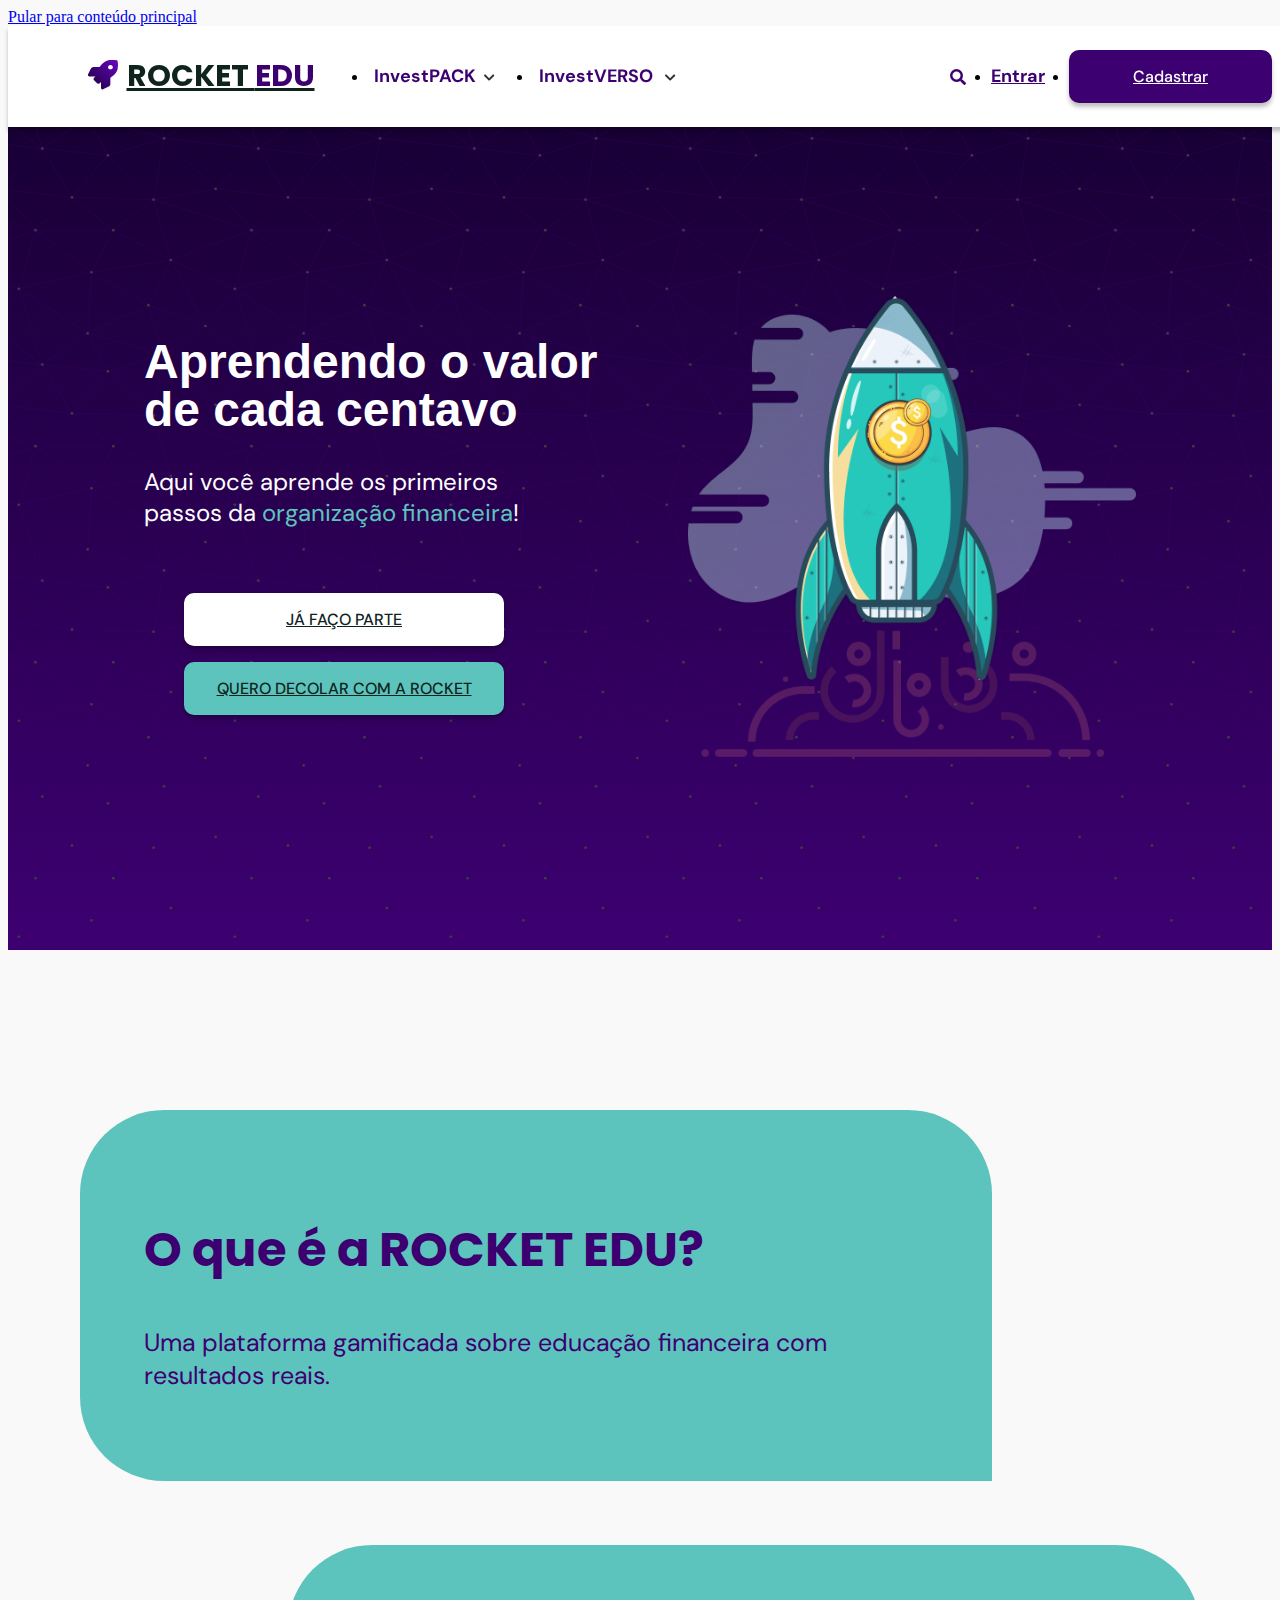
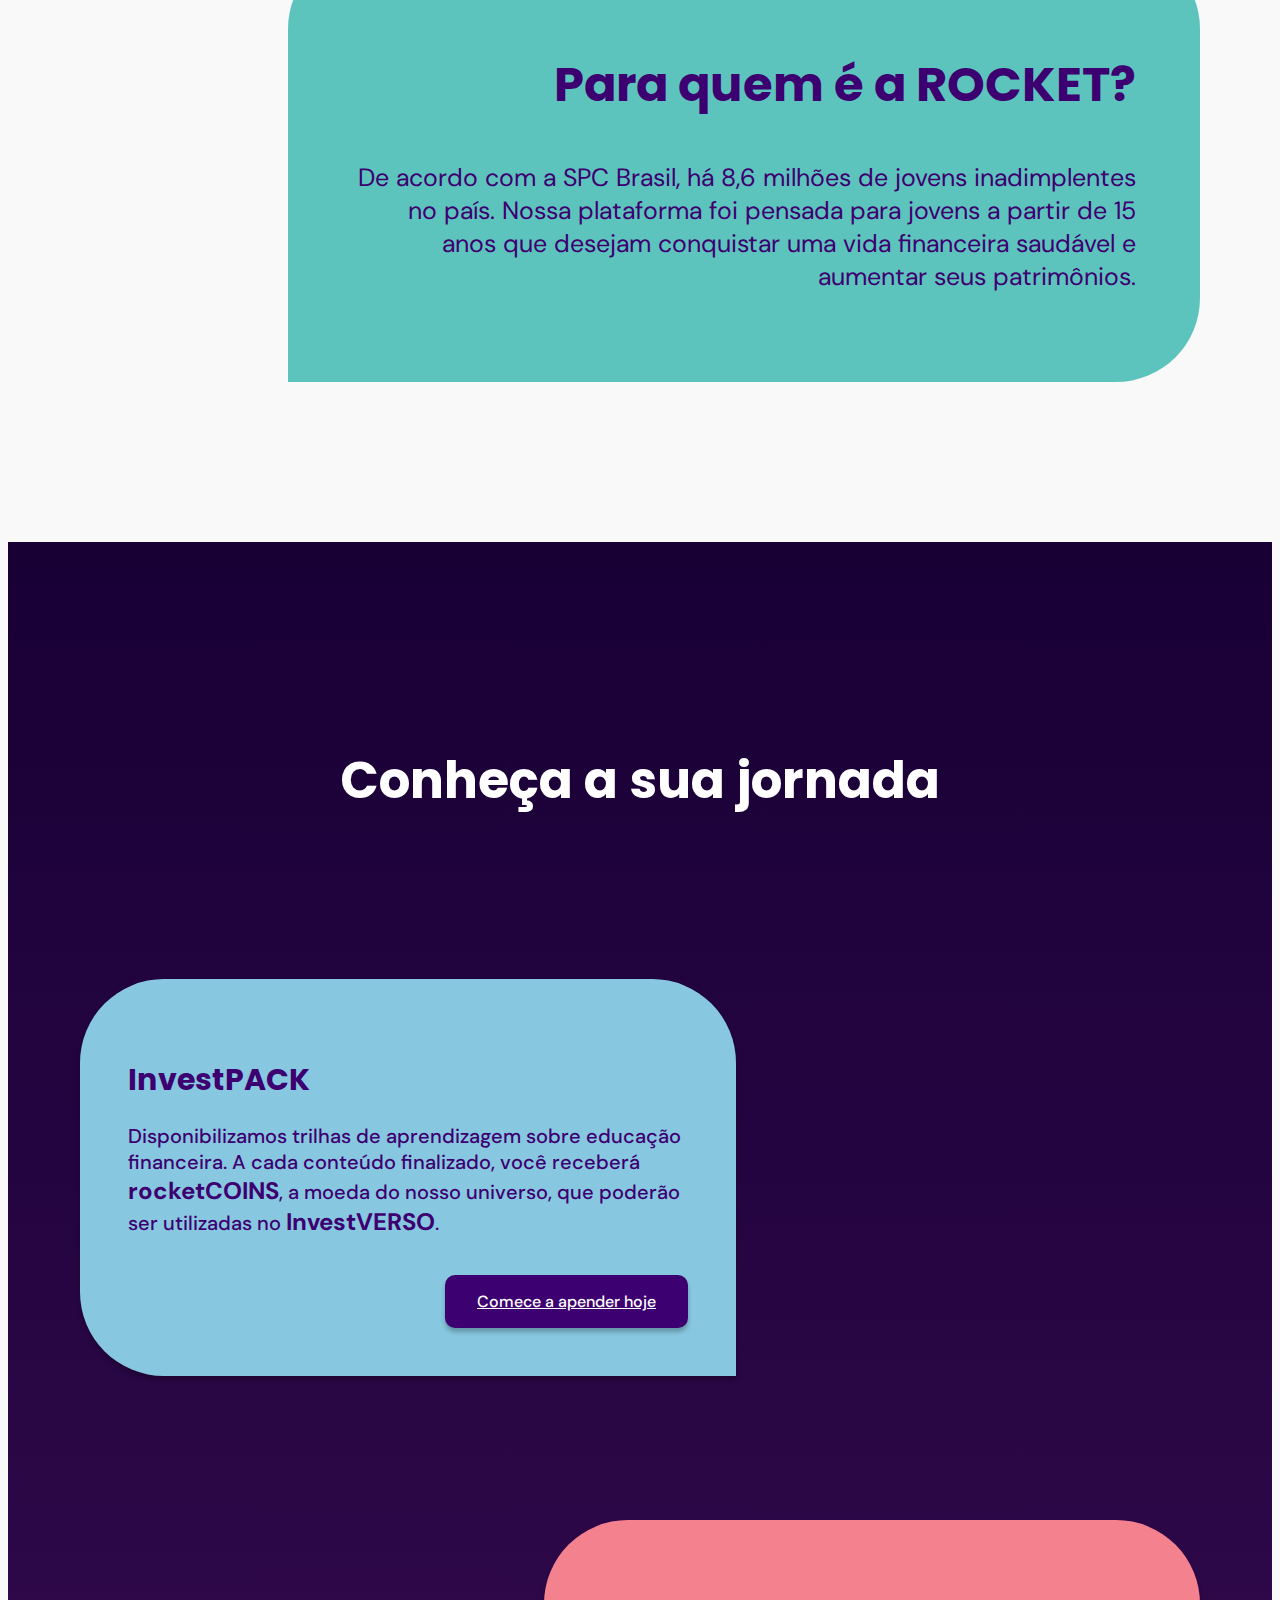
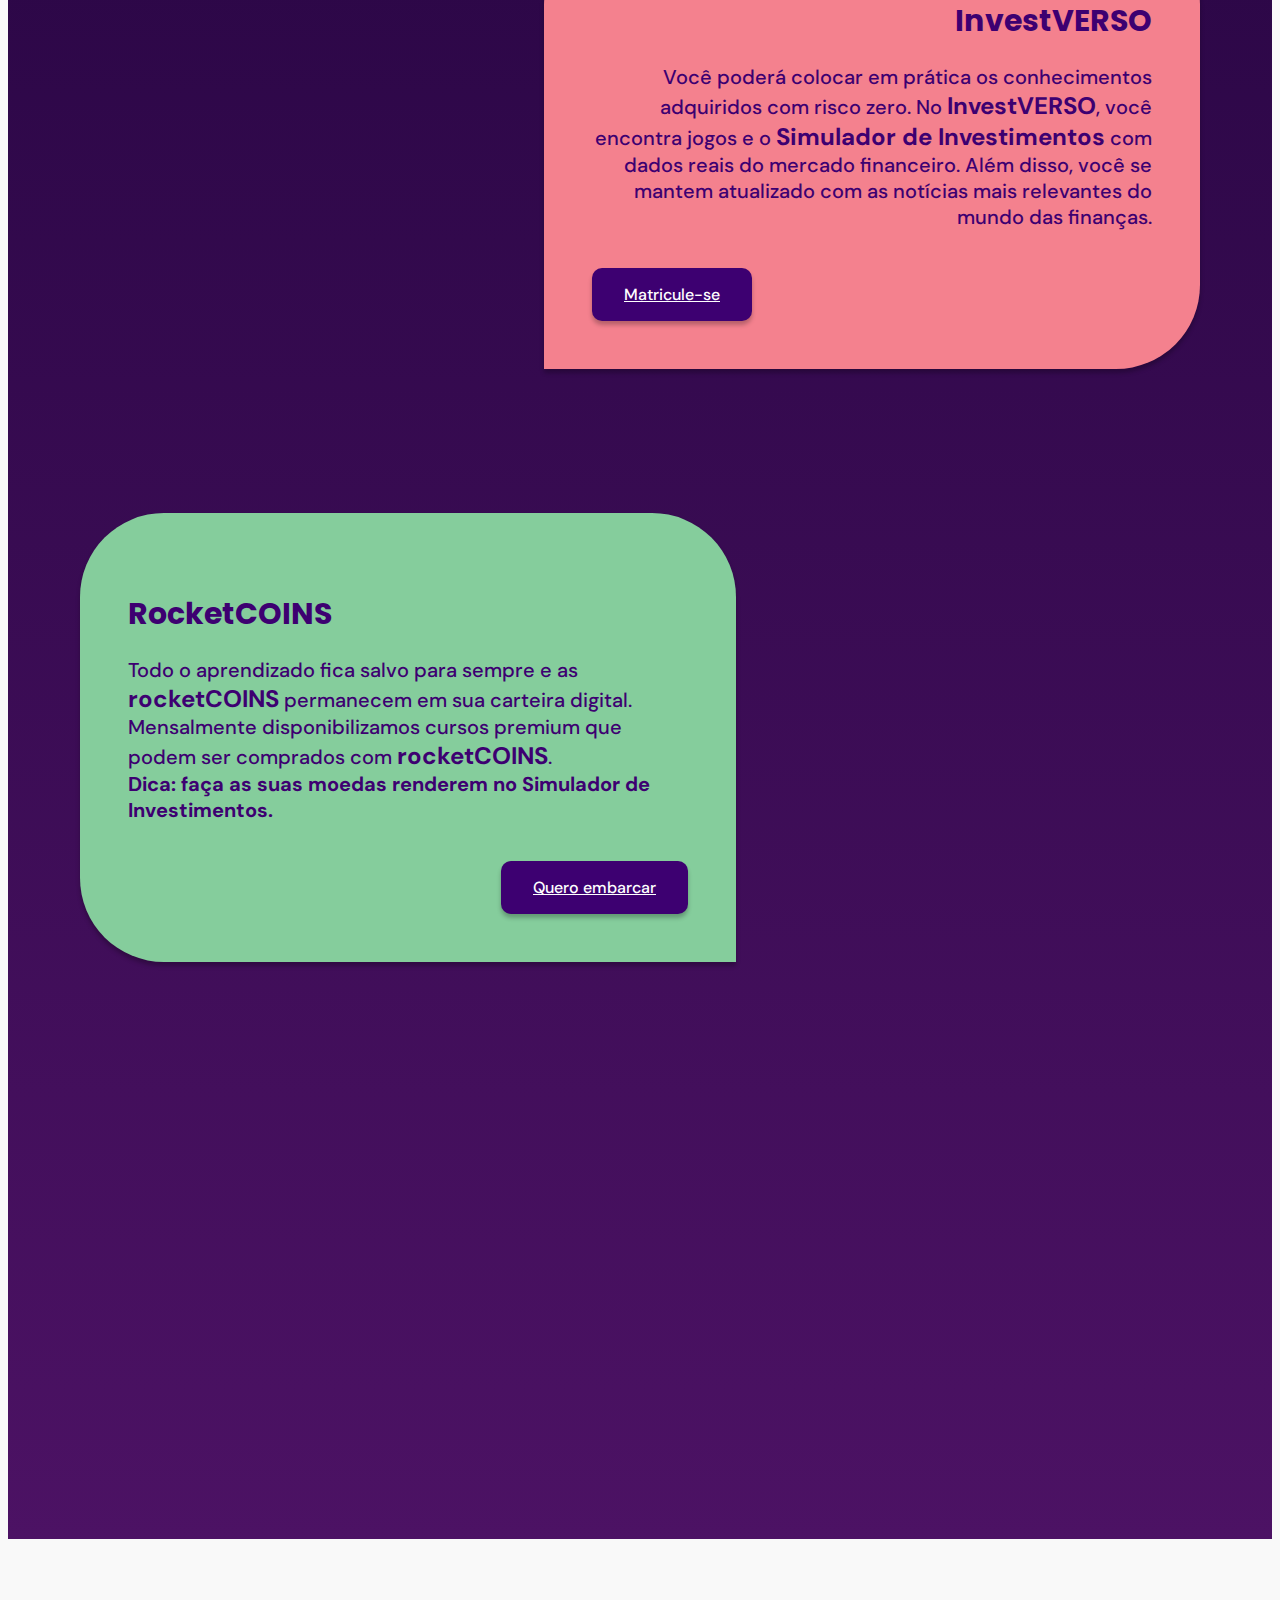
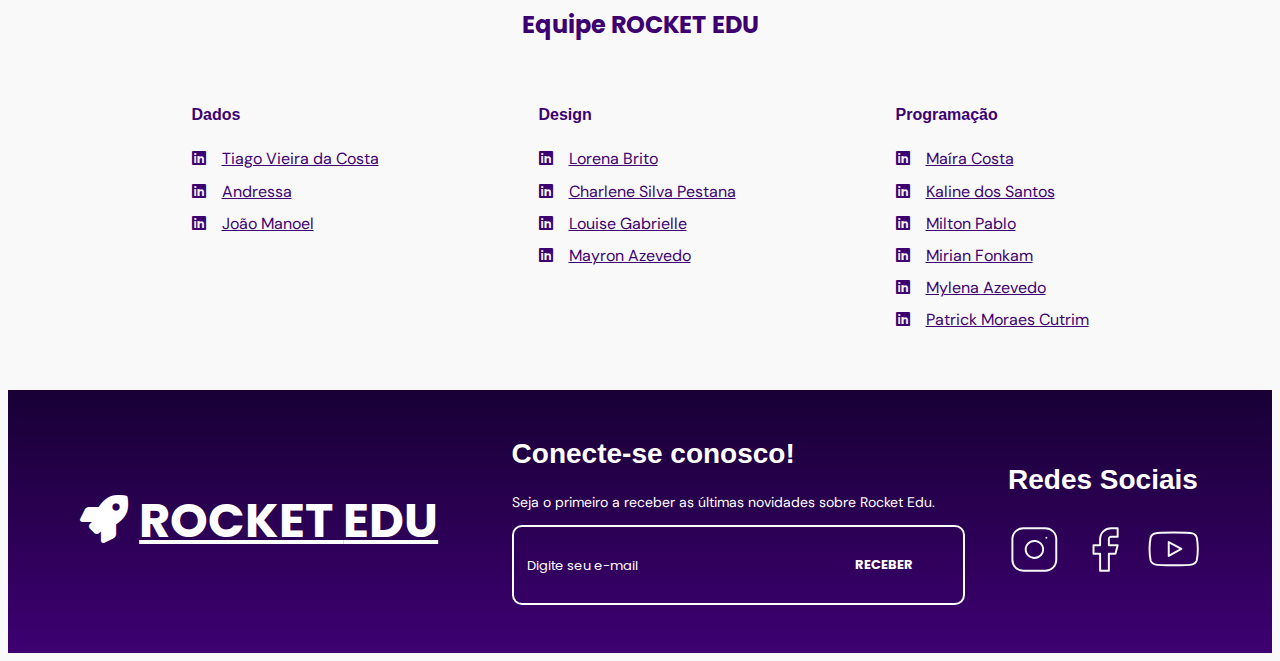
==== commit aef1d321: "alteração background equipe rocket" ====
--- a/index.html
+++ b/index.html
@@ -121,11 +121,11 @@
             </div>
             <div class="equipe__componentes">
               <h3 class="titulo titulo--trilha">Programação</h3>
-              <a class="texto texto--componente" href="linkedin.com/in/maíra-costa-a6a00421b" target="_blank"><i class="fab fa-linkedin"></i>Maíra Costa</a>
+              <a class="texto texto--componente" href="https://www.linkedin.com/in/maíra-costa-a6a00421b" target="_blank"><i class="fab fa-linkedin"></i>Maíra Costa</a>
               <a class="texto texto--componente" href="#" target="_blank"><i class="fab fa-linkedin"></i>Kaline dos Santos</a>
               <a class="texto texto--componente" href="#" target="_blank"><i class="fab fa-linkedin"></i>Milton Pablo</a>
               <a class="texto texto--componente" href="#" target="_blank"><i class="fab fa-linkedin"></i>Mirian Fonkam</a>
-              <a class="texto texto--componente" href="linkedin.com/in/mylena-azevedo-1050335b" target="_blank"><i class="fab fa-linkedin"></i>Mylena Azevedo</a>
+              <a class="texto texto--componente" href="https://www.linkedin.com/in/mylena-azevedo-1050335b" target="_blank"><i class="fab fa-linkedin"></i>Mylena Azevedo</a>
               <a class="texto texto--componente" href="#" target="_blank"><i class="fab fa-linkedin"></i>Patrick Moraes Cutrim</a>
             </div>
                     </div>
--- a/assets/css/home/home-como-funciona.css
+++ b/assets/css/home/home-como-funciona.css
@@ -1,7 +1,4 @@
-.secao--comecar, .secao--perguntas {
-  /* background-image: url(/assets/img/home/background.png);
-  background-position: center;
-  background-size: cover; */
+.secao--perguntas {
   background-color: #F9F9F9;
 }
 
@@ -147,12 +144,7 @@
 
   .resposta {
     font-size: 1.5625rem;
-    /* margin-bottom: 8rem;   */
-  }
-
-  /* .pergunta--dois > p {
-    margin: 0;
-  } */
+  }
 
   .container--comecar {
     padding-top: 10rem;
@@ -167,7 +159,7 @@
     gap: 6rem;
     height: 2000px;
     flex-direction: column;
-    background-image: url(/assets/img/home/background-desktop.png);
+    background-image: url("https://github.com/maira-costa/rocket-edu/blob/main/assets/img/home/background-desktop.png?raw=true");
     background-position: center;
     background-size: cover;
     background-repeat: no-repeat;
@@ -245,4 +237,4 @@
     width: 289px;
   }
 
-}+}
--- a/assets/css/home/home-equipe.css
+++ b/assets/css/home/home-equipe.css
@@ -1,6 +1,6 @@
-.secao--equipe {
-    background-color: var(--cor-verde-teal);
-}
+/* .secao--equipe {
+    background-color: var(--cor-branca);
+} */
 
 .container--equipe {
     padding: 2rem 0;
@@ -45,7 +45,7 @@
 
 @media screen and (min-width:963px) {
     .container--equipe {
-        padding: 5rem 0;
+        padding: 3rem 0;
     }
 
     .wrap-componentes {
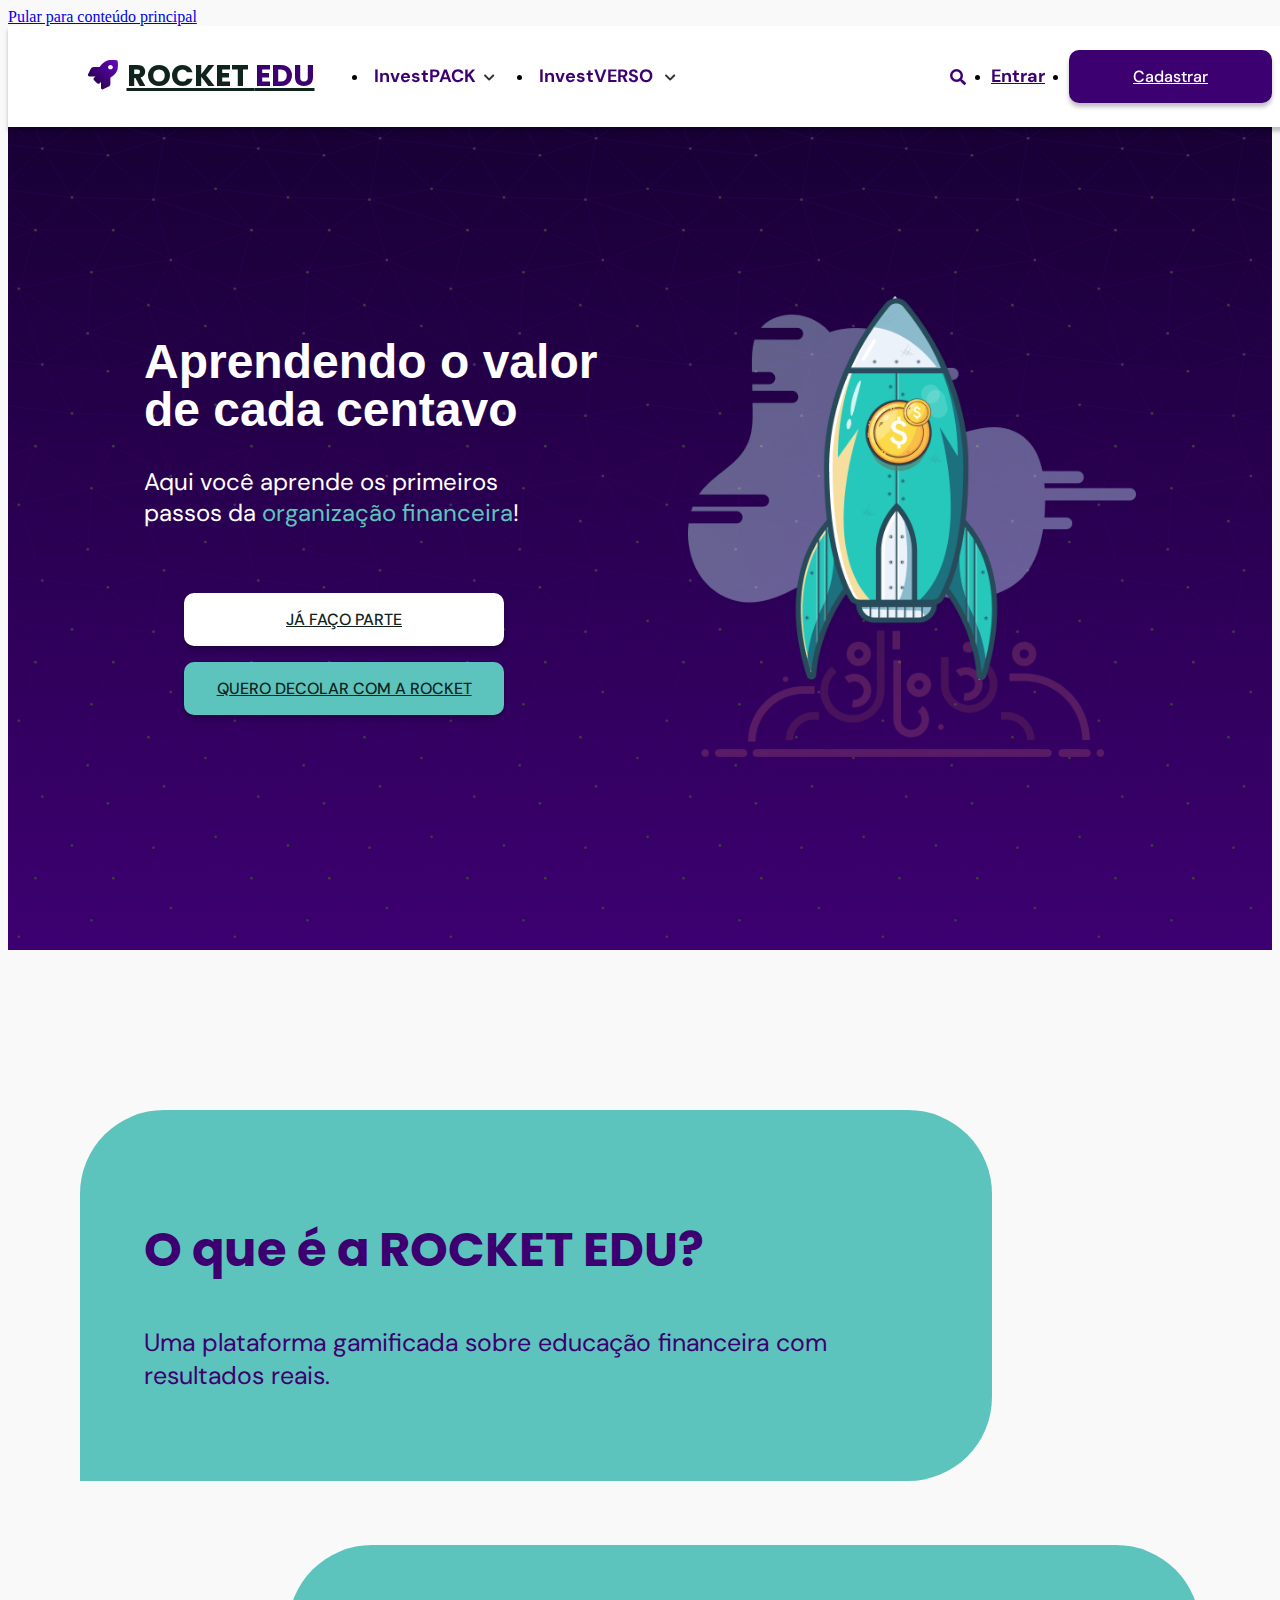
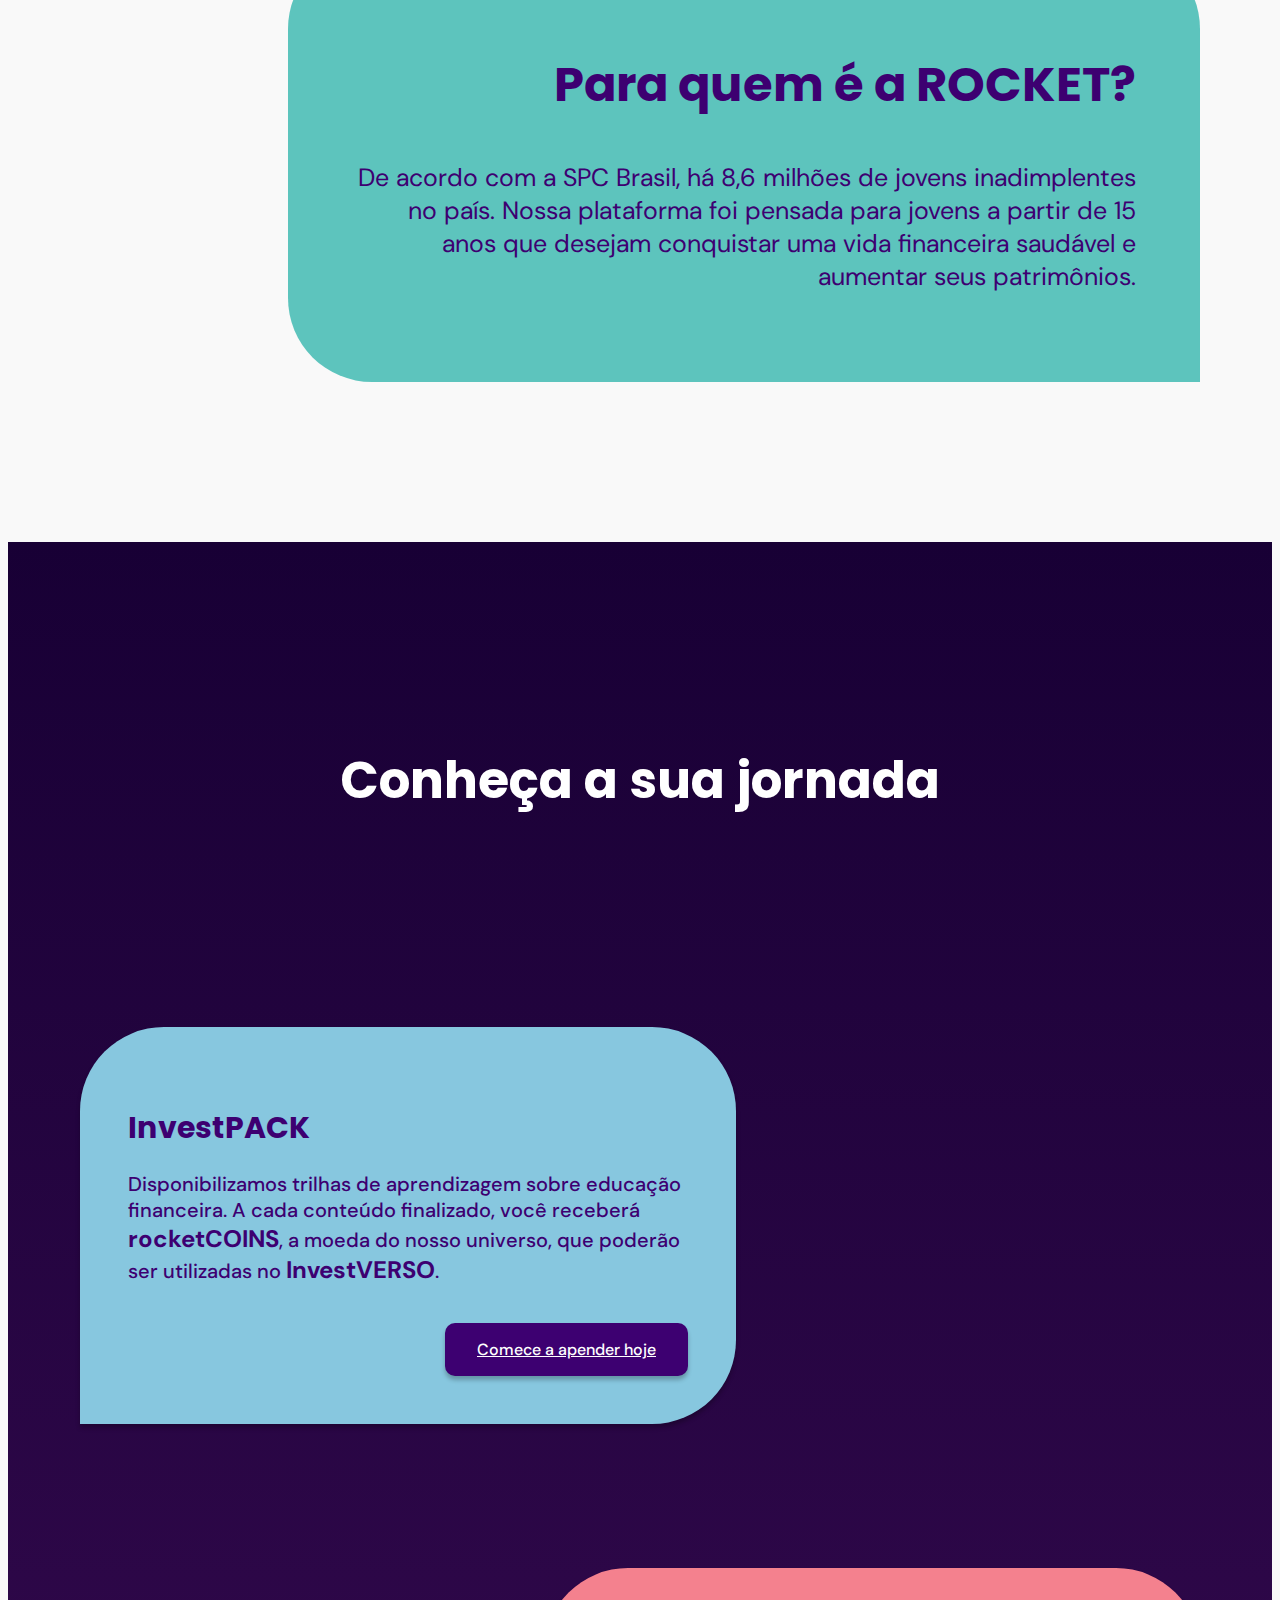
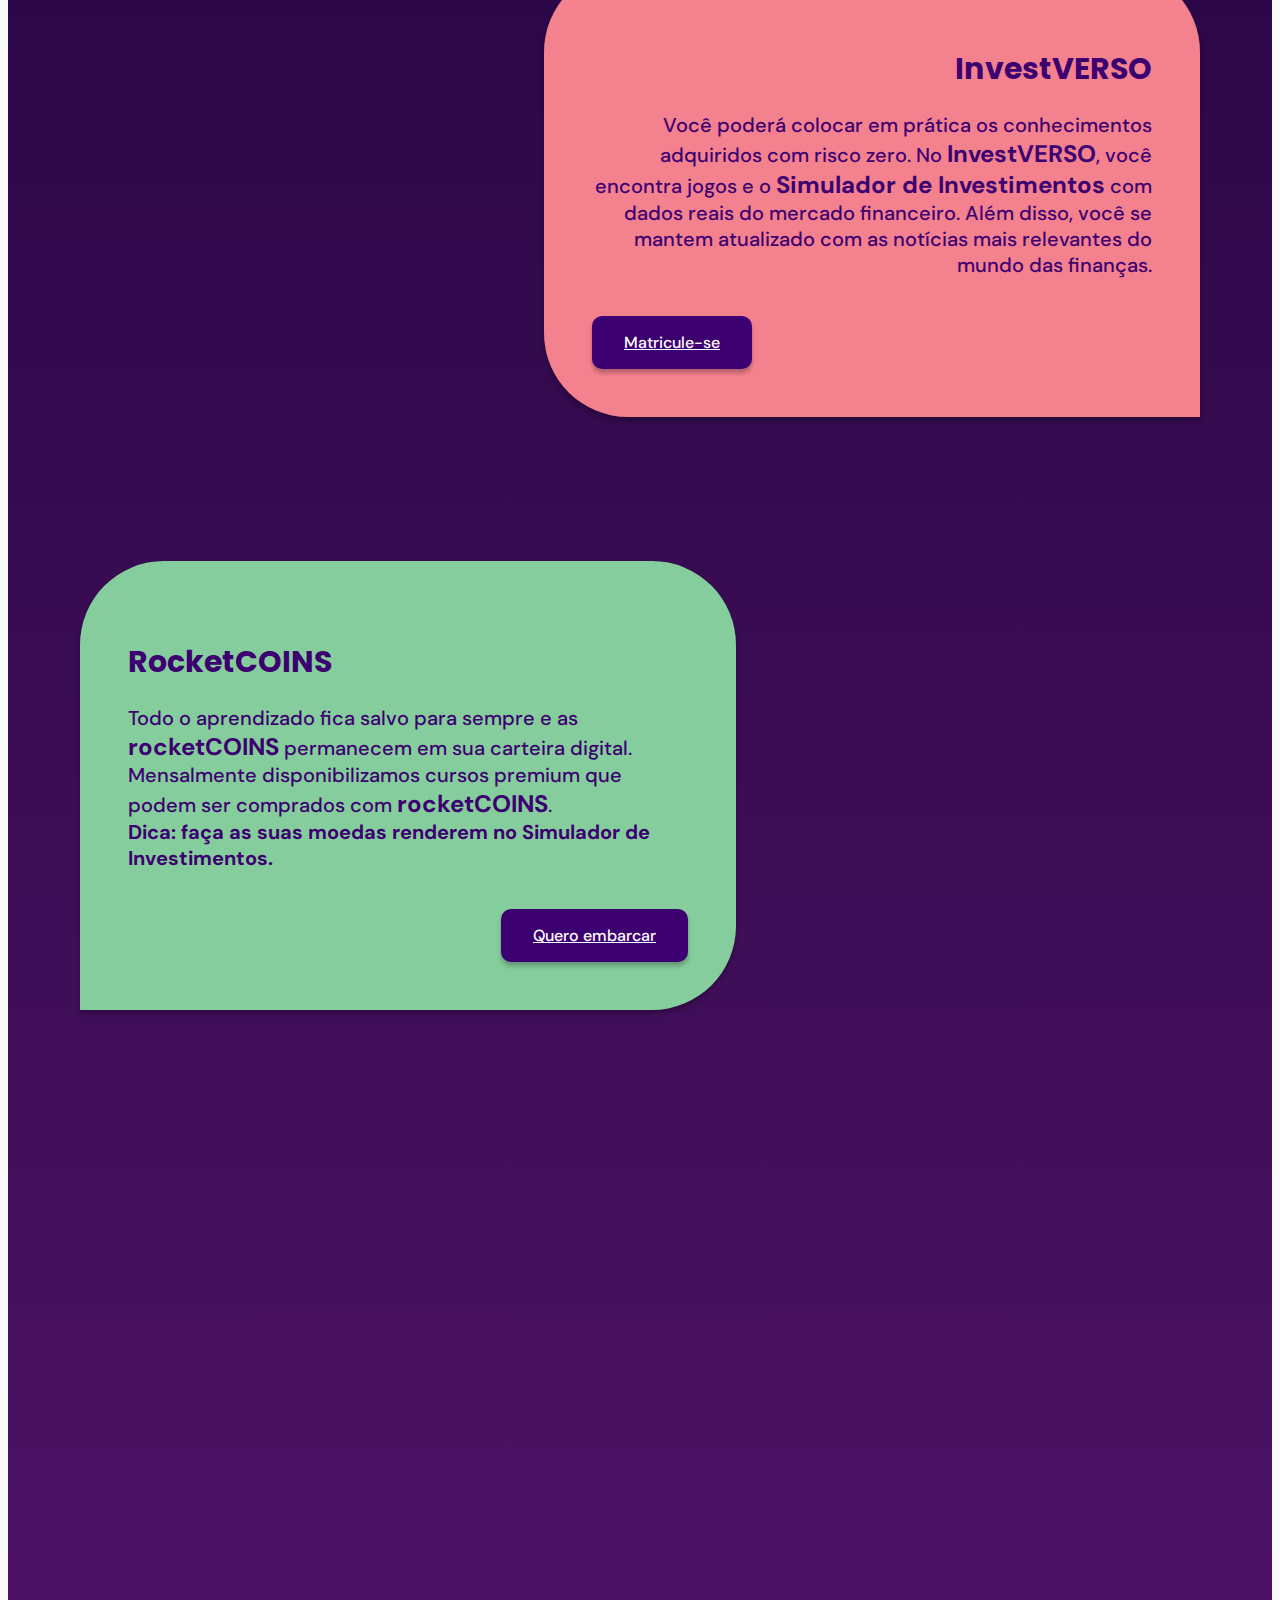
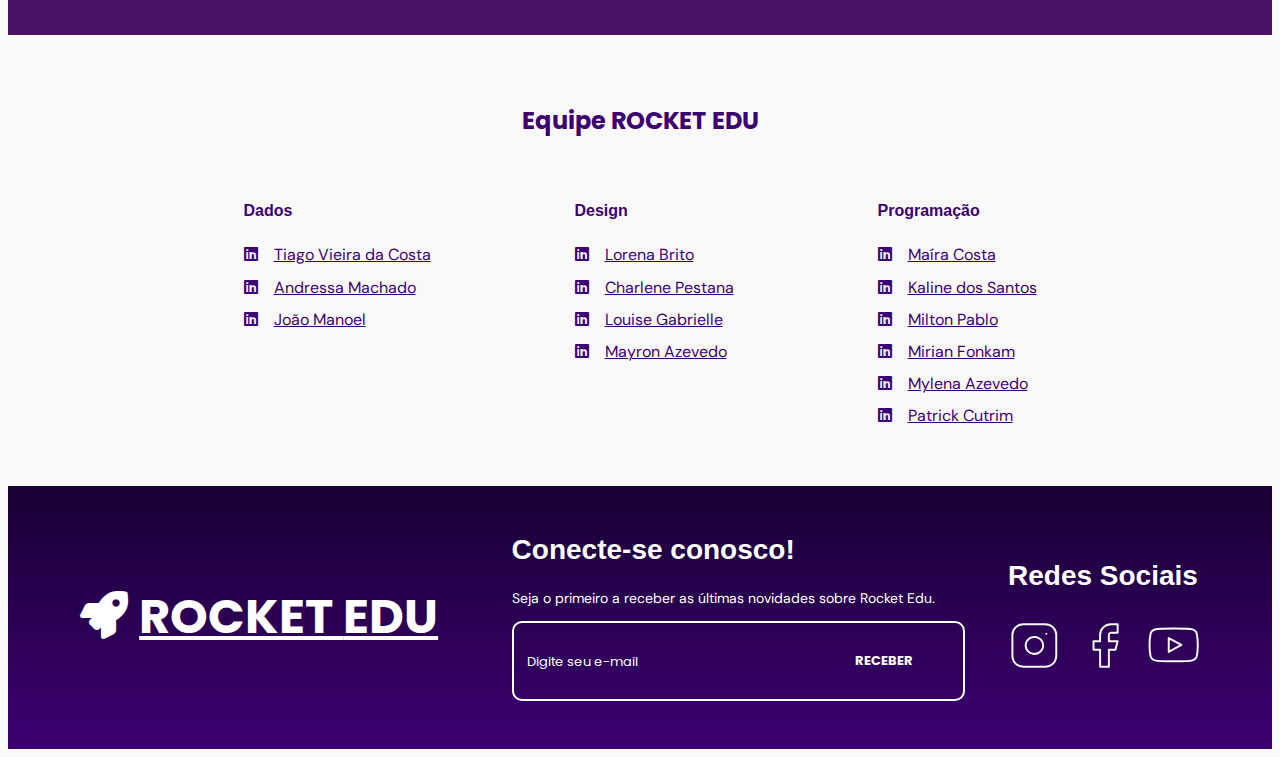
==== commit fc1c2d87: "ajustes design e layout" ====
--- a/index.html
+++ b/index.html
@@ -109,13 +109,13 @@
             <div class="equipe__componentes">
               <h3 class="titulo titulo--trilha">Dados</h3>
               <a class="texto texto--componente" href="https://www.linkedin.com/in/tiago-vieira-31b27a114" target="_blank"><i class="fab fa-linkedin"></i>Tiago Vieira da Costa</a>
-              <a class="texto texto--componente" href="#" target="_blank"><i class="fab fa-linkedin"></i>Andressa</a>
+              <a class="texto texto--componente" href="https://www.linkedin.com/in/andressa-machado-23a61390" target="_blank"><i class="fab fa-linkedin"></i>Andressa Machado</a>
               <a class="texto texto--componente" href="#" target="_blank"><i class="fab fa-linkedin"></i>João Manoel</a>
             </div>
             <div class="equipe__componentes">
               <h3 class="titulo titulo--trilha">Design</h3>
               <a class="texto texto--componente" href="#" target="_blank"><i class="fab fa-linkedin"></i>Lorena Brito</a>
-              <a class="texto texto--componente" href="#" target="_blank"><i class="fab fa-linkedin"></i>Charlene Silva Pestana</a>
+              <a class="texto texto--componente" href="#" target="_blank"><i class="fab fa-linkedin"></i>Charlene Pestana</a>
               <a class="texto texto--componente" href="#" target="_blank"><i class="fab fa-linkedin"></i>Louise Gabrielle</a>
               <a class="texto texto--componente" href="https://www.linkedin.com/in/mayron-azevedo-4451b6a3" target="_blank"><i class="fab fa-linkedin"></i>Mayron Azevedo</a>
             </div>
@@ -126,7 +126,7 @@
               <a class="texto texto--componente" href="#" target="_blank"><i class="fab fa-linkedin"></i>Milton Pablo</a>
               <a class="texto texto--componente" href="#" target="_blank"><i class="fab fa-linkedin"></i>Mirian Fonkam</a>
               <a class="texto texto--componente" href="https://www.linkedin.com/in/mylena-azevedo-1050335b" target="_blank"><i class="fab fa-linkedin"></i>Mylena Azevedo</a>
-              <a class="texto texto--componente" href="#" target="_blank"><i class="fab fa-linkedin"></i>Patrick Moraes Cutrim</a>
+              <a class="texto texto--componente" href="#" target="_blank"><i class="fab fa-linkedin"></i>Patrick Cutrim</a>
             </div>
                     </div>
           </div>
--- a/assets/css/home/home-como-funciona.css
+++ b/assets/css/home/home-como-funciona.css
@@ -37,14 +37,14 @@
 } 
 
 .container--comecar {
-  padding: 2rem 0;  
+  padding: 5rem 0;  
 }
 
 .titulo--comecar {
   font: 700 1.5rem Poppins, sans-serif;
   color: var(--cor-branca);
   text-align: center;
-  margin-bottom: 2rem;
+  margin-bottom: 5rem;
 }
 
 .produto {
@@ -119,13 +119,13 @@
   }
 
   .pergunta {
-    border-radius: 84px 84px 0px 84px;
+    border-radius: 84px 84px 84px 0px;
     padding: 4rem;
     max-width: 70%;
   }
   
   .pergunta--dois {
-    border-radius: 84px 84px 84px 0px;
+    border-radius: 84px 84px 0px 84px;       
     align-self: flex-end;
   }
 
@@ -167,7 +167,7 @@
   }
 
   .produto {
-    border-radius: 84px 84px 0px 84px;
+    border-radius: 84px 84px 84px 0px;
     padding: 3rem;
     max-width: 50%;
   }
@@ -183,7 +183,8 @@
   
   .produto--investverso {
     margin-right: 0;
-    border-radius: 84px 84px 84px 0px;
+    border-radius: 84px 84px 0px 84px;
+    
     text-align: right;
     align-self: flex-end;
   }
--- a/assets/css/home/home-equipe.css
+++ b/assets/css/home/home-equipe.css
@@ -26,11 +26,13 @@
 }
 
 .titulo--trilha {
-    font-size: 1.25;
+    font-size: 1.125rem;
+    margin: 2.5rem 0 0.75rem;
 }
 
 .texto--componente {
     display: block;
+    font-size: 1rem;
     margin-bottom: 0.7rem;
     color: var(--cor-roxa);
 }
@@ -51,12 +53,12 @@
     .wrap-componentes {
         display: flex;
         justify-content: center;
-        gap: 10rem;
+        gap: 9rem;
     }
 
     .titulo--equipe {
         font-size: 1.5rem;
-        margin-bottom: 3rem;
+        margin-bottom: 1.5rem;
         text-align: center;
     }
 
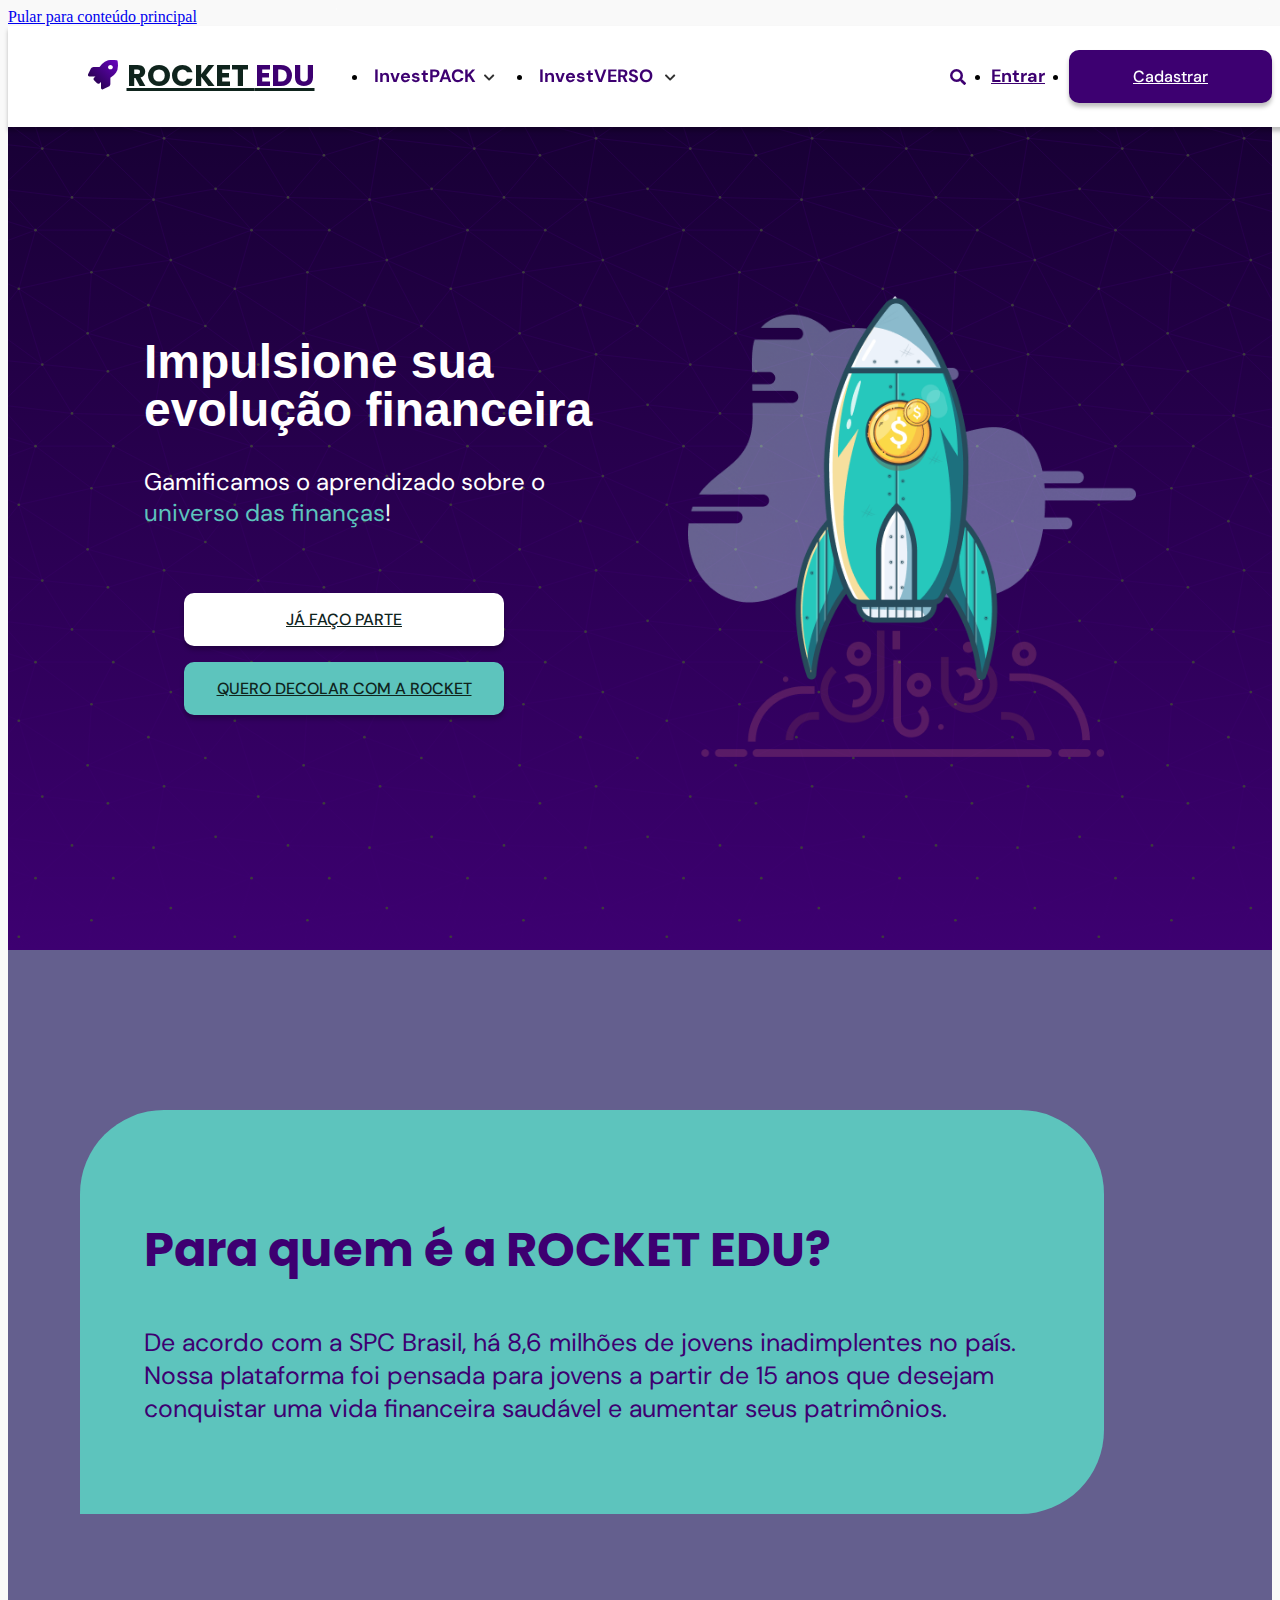
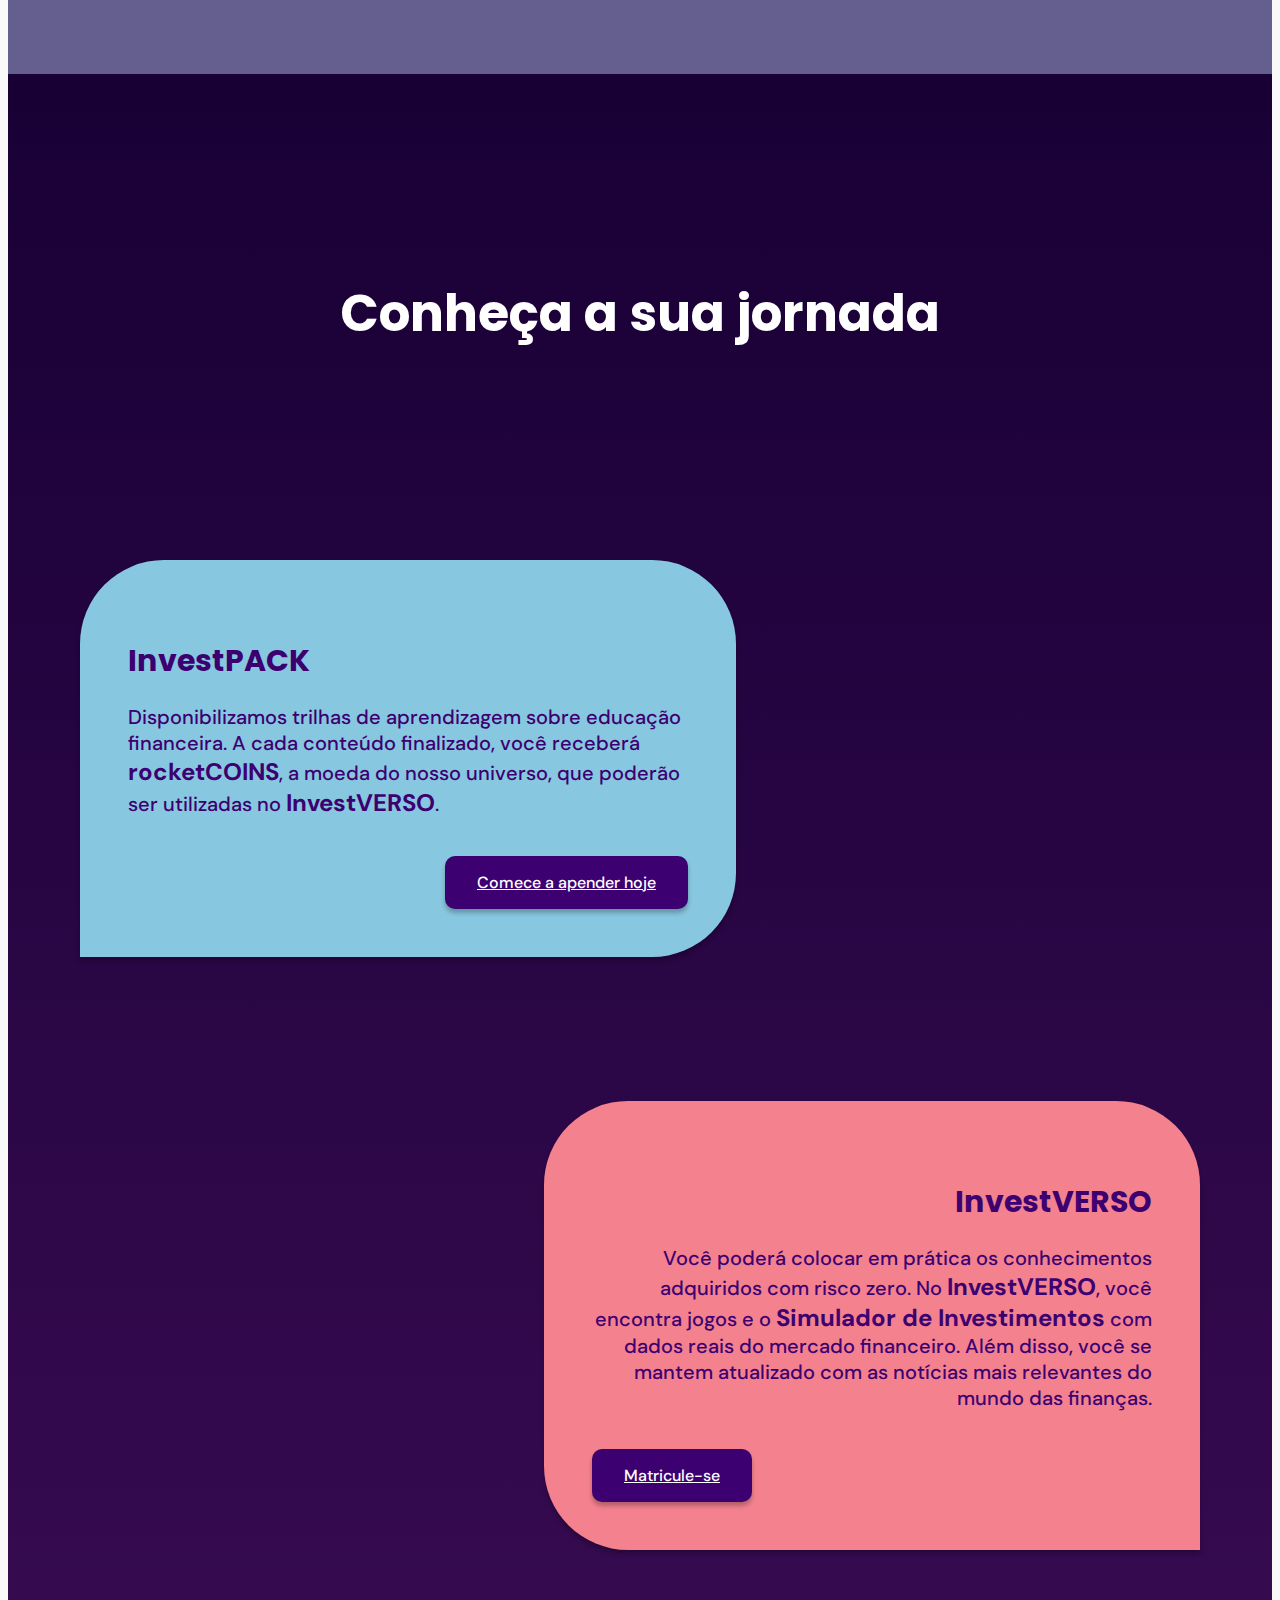
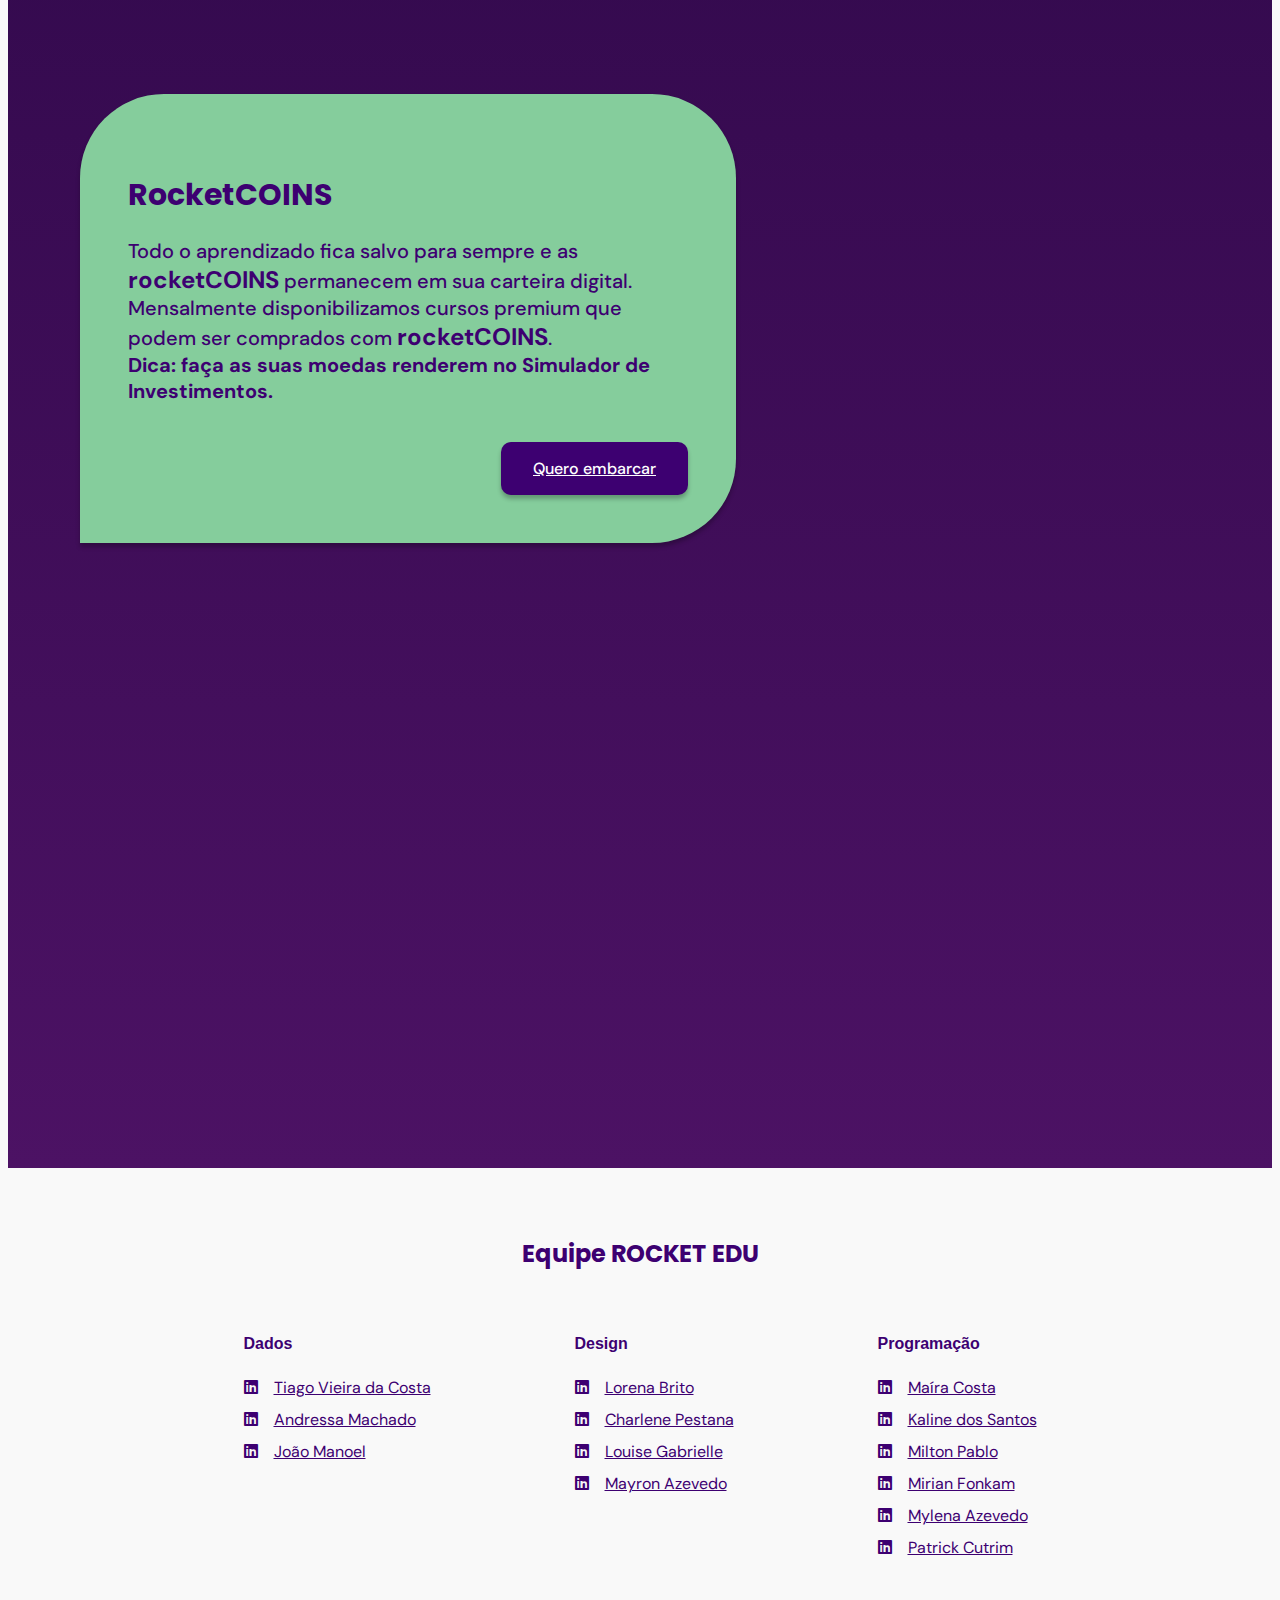
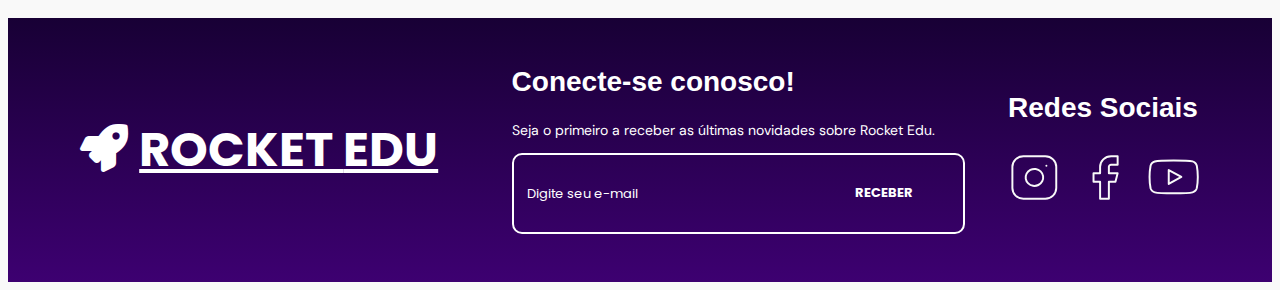
==== commit 87dc082d: "Atualiza txts e aparencia da home" ====
--- a/index.html
+++ b/index.html
@@ -41,9 +41,9 @@
       <div class="container container--inicio">
         <div class="inicio__conteudo">
           <div class="conteudo__chamada">
-            <h1 id="conteudoPrincipal" class="titulo titulo--inicio">Aprendendo o valor de cada centavo</h1>
-            <p class="texto texto--inicio">Aqui você aprende os primeiros passos
-              da <span>organização financeira</span>!</p>
+            <h1 id="conteudoPrincipal" class="titulo titulo--inicio">Impulsione sua evolução financeira</h1>
+            <p class="texto texto--inicio">Gamificamos o aprendizado sobre 
+              o <span>universo das finanças</span>!</p>
           </div>
           <div class="conteudo__botoes">
             <a class="botao botao--inicioUm" href="investpack-login.html">Já faço parte</a>
@@ -56,11 +56,7 @@
     <section class="secao secao--perguntas">     
       <div class="container container--perguntas">
         <div class="pergunta pergunta--um">
-          <h2 class="titulo titulo--pergunta">O que é a ROCKET EDU?</h2>
-          <p class="resposta">Uma plataforma gamificada sobre educação financeira com resultados reais.</p>
-        </div>
-        <div class="pergunta pergunta--dois">
-          <h2 class="titulo titulo--pergunta">Para quem é a ROCKET?</h2>
+          <h2 class="titulo titulo--pergunta">Para quem é a ROCKET EDU?</h2>
           <p class="resposta">De acordo com a SPC Brasil, há 8,6 milhões de jovens inadimplentes no país. Nossa plataforma foi pensada para jovens a partir de 15 anos que desejam conquistar uma vida financeira saudável e aumentar seus patrimônios. </p>
         </div>
       </div>
--- a/assets/css/home/home-inicio.css
+++ b/assets/css/home/home-inicio.css
@@ -135,7 +135,7 @@
   .texto--inicio {
     font-size: 1.5rem;
     margin-top: 1rem;
-    width: 25rem;
+    width: 28rem;
   }
 
   .conteudo__botoes {
--- a/assets/css/home/home-como-funciona.css
+++ b/assets/css/home/home-como-funciona.css
@@ -1,5 +1,5 @@
 .secao--perguntas {
-  background-color: #F9F9F9;
+  background-color: #645f8e;
 }
 
 .container--perguntas {
@@ -121,20 +121,11 @@
   .pergunta {
     border-radius: 84px 84px 84px 0px;
     padding: 4rem;
-    max-width: 70%;
-  }
-  
-  .pergunta--dois {
-    border-radius: 84px 84px 0px 84px;       
-    align-self: flex-end;
+    max-width: 80%;
   }
 
   .pergunta--um > h2, .pergunta--um > p  {
     text-align: left;
-  }
-
-  .pergunta--dois > h2, .pergunta--dois > p  {
-    text-align: right;    
   }
   
   .titulo--pergunta {
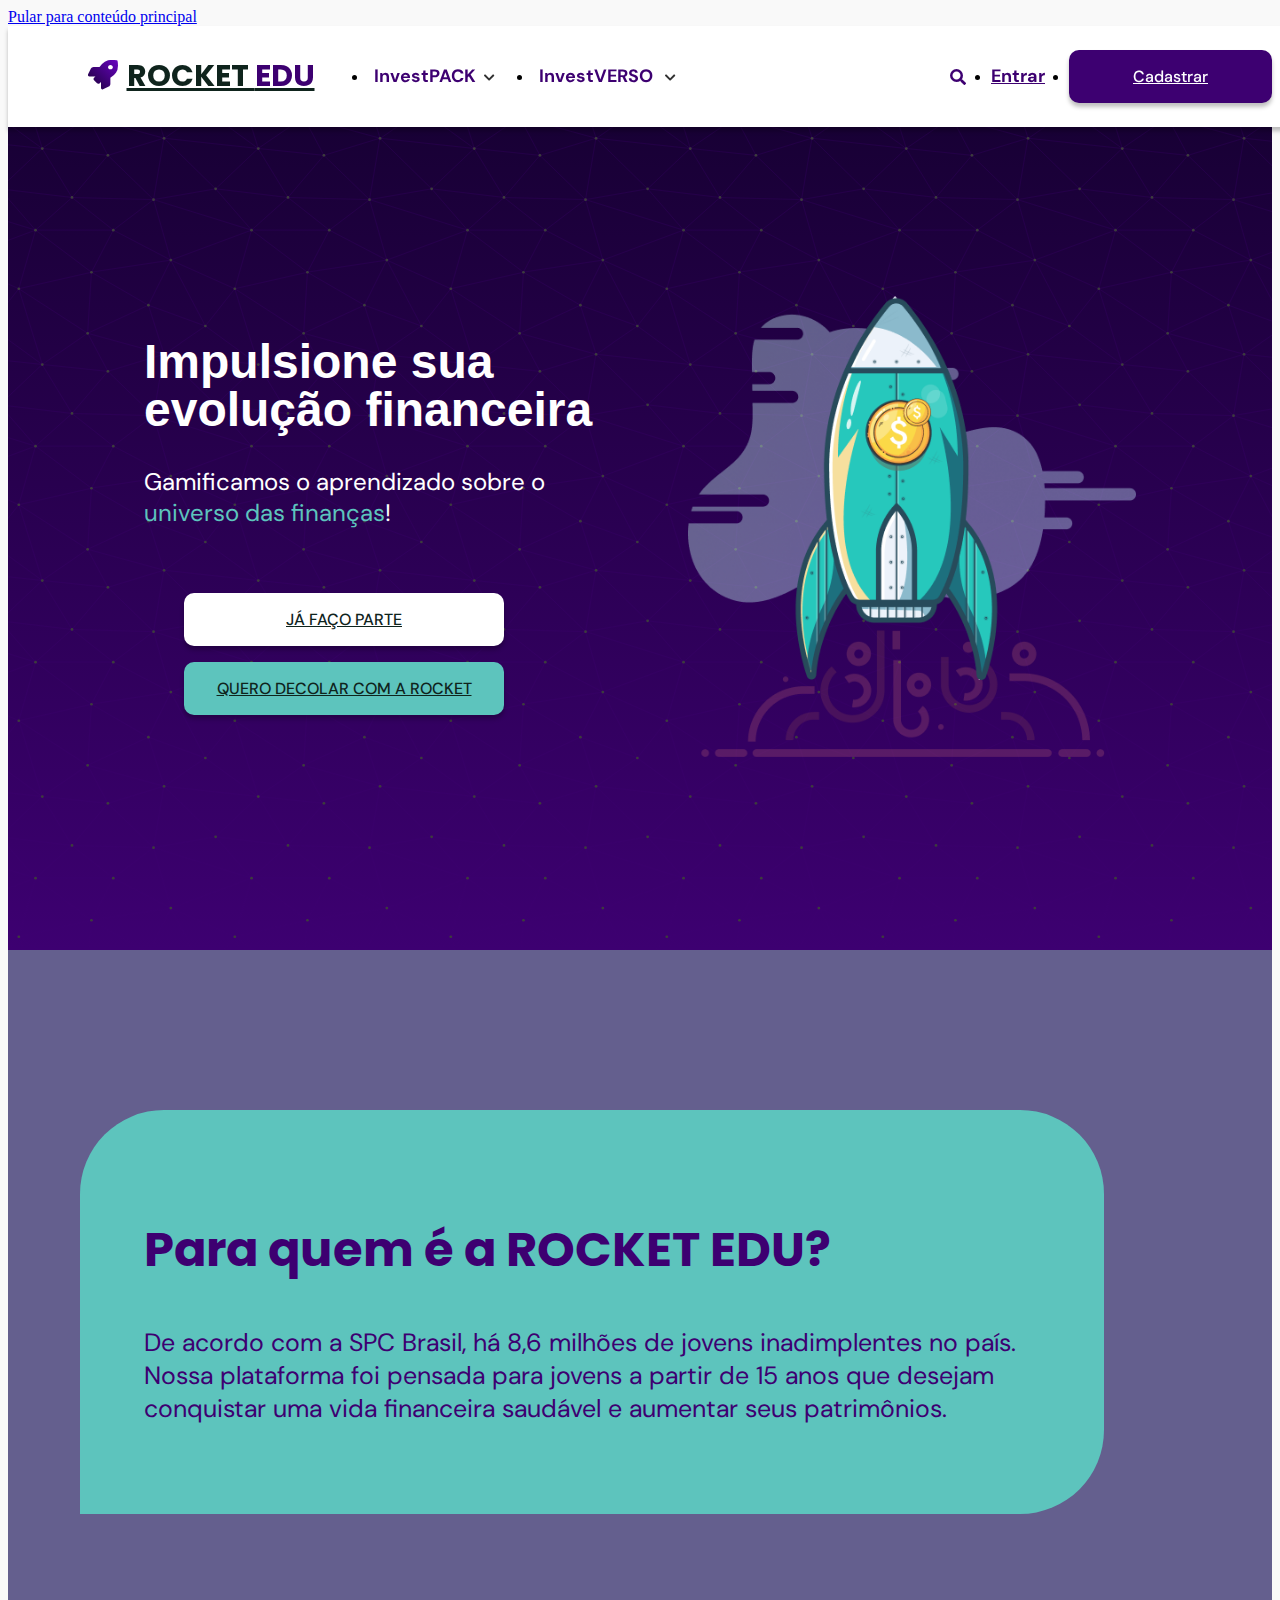
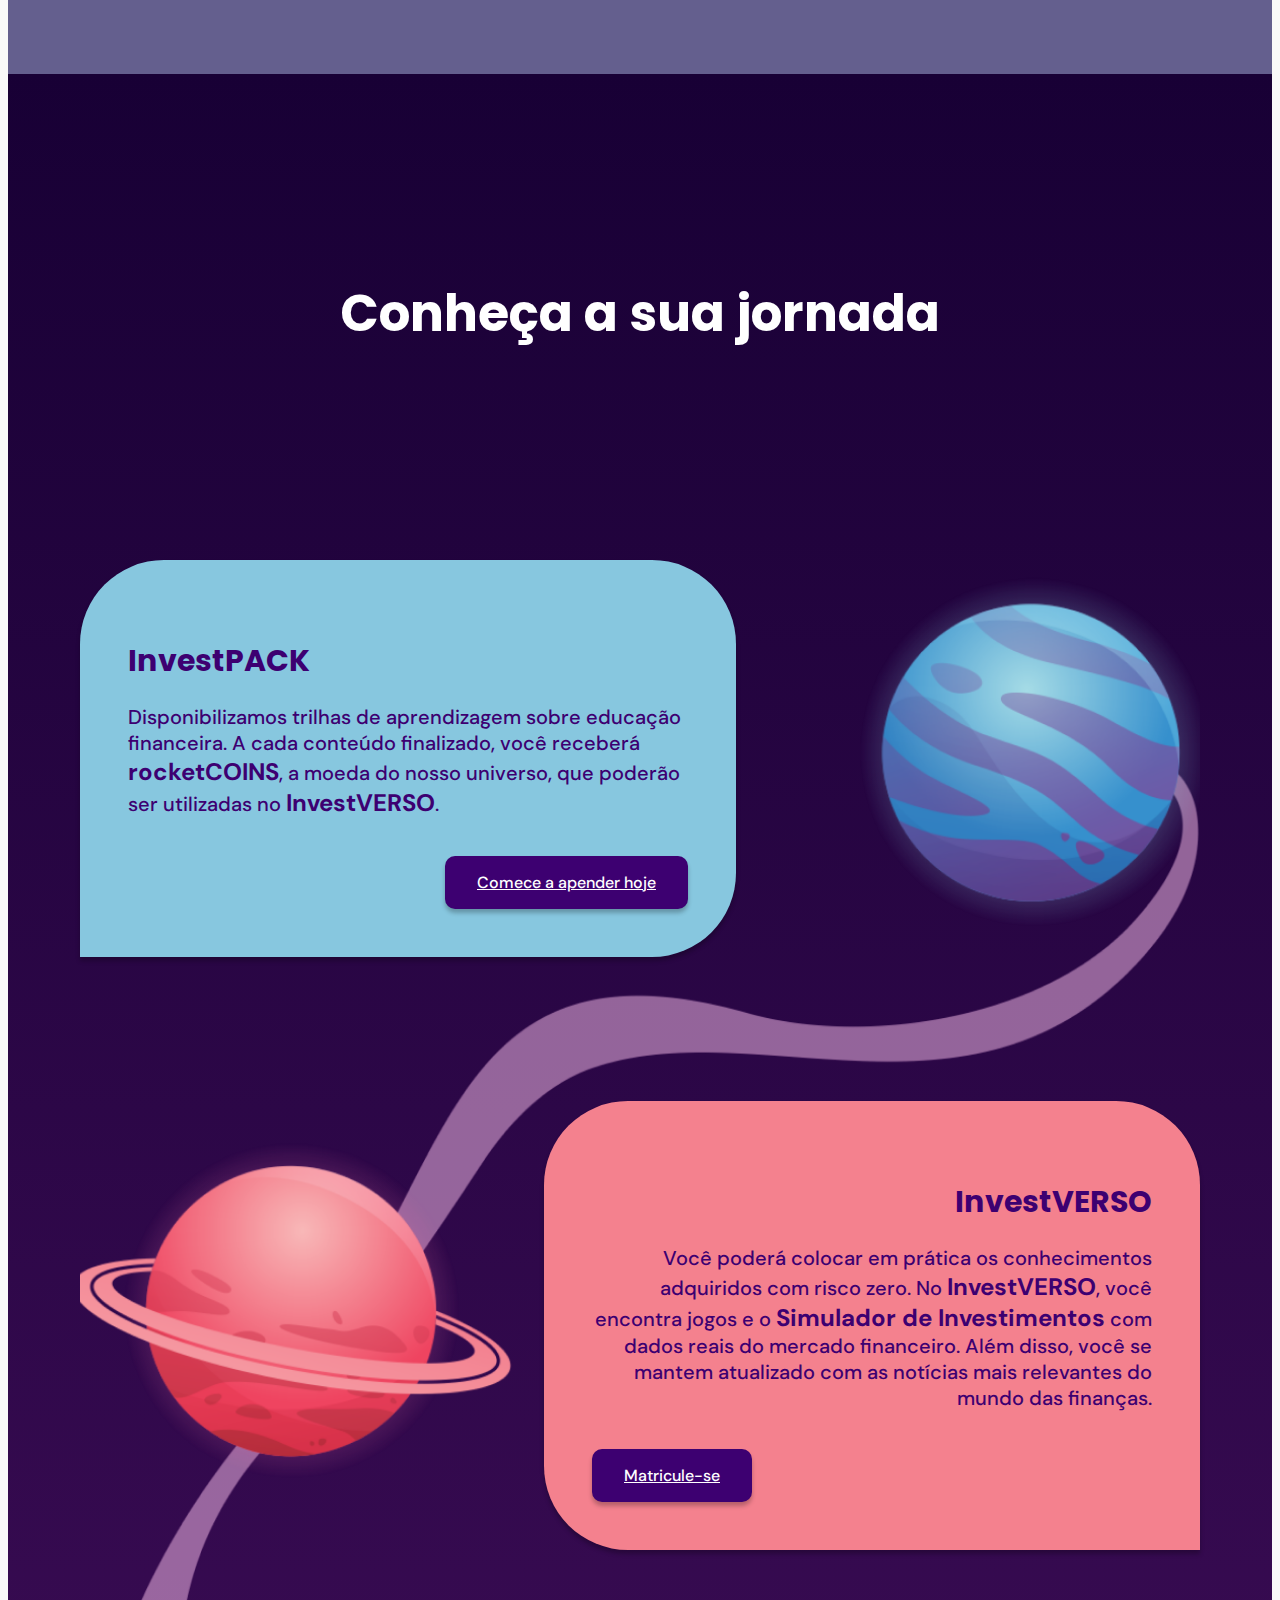
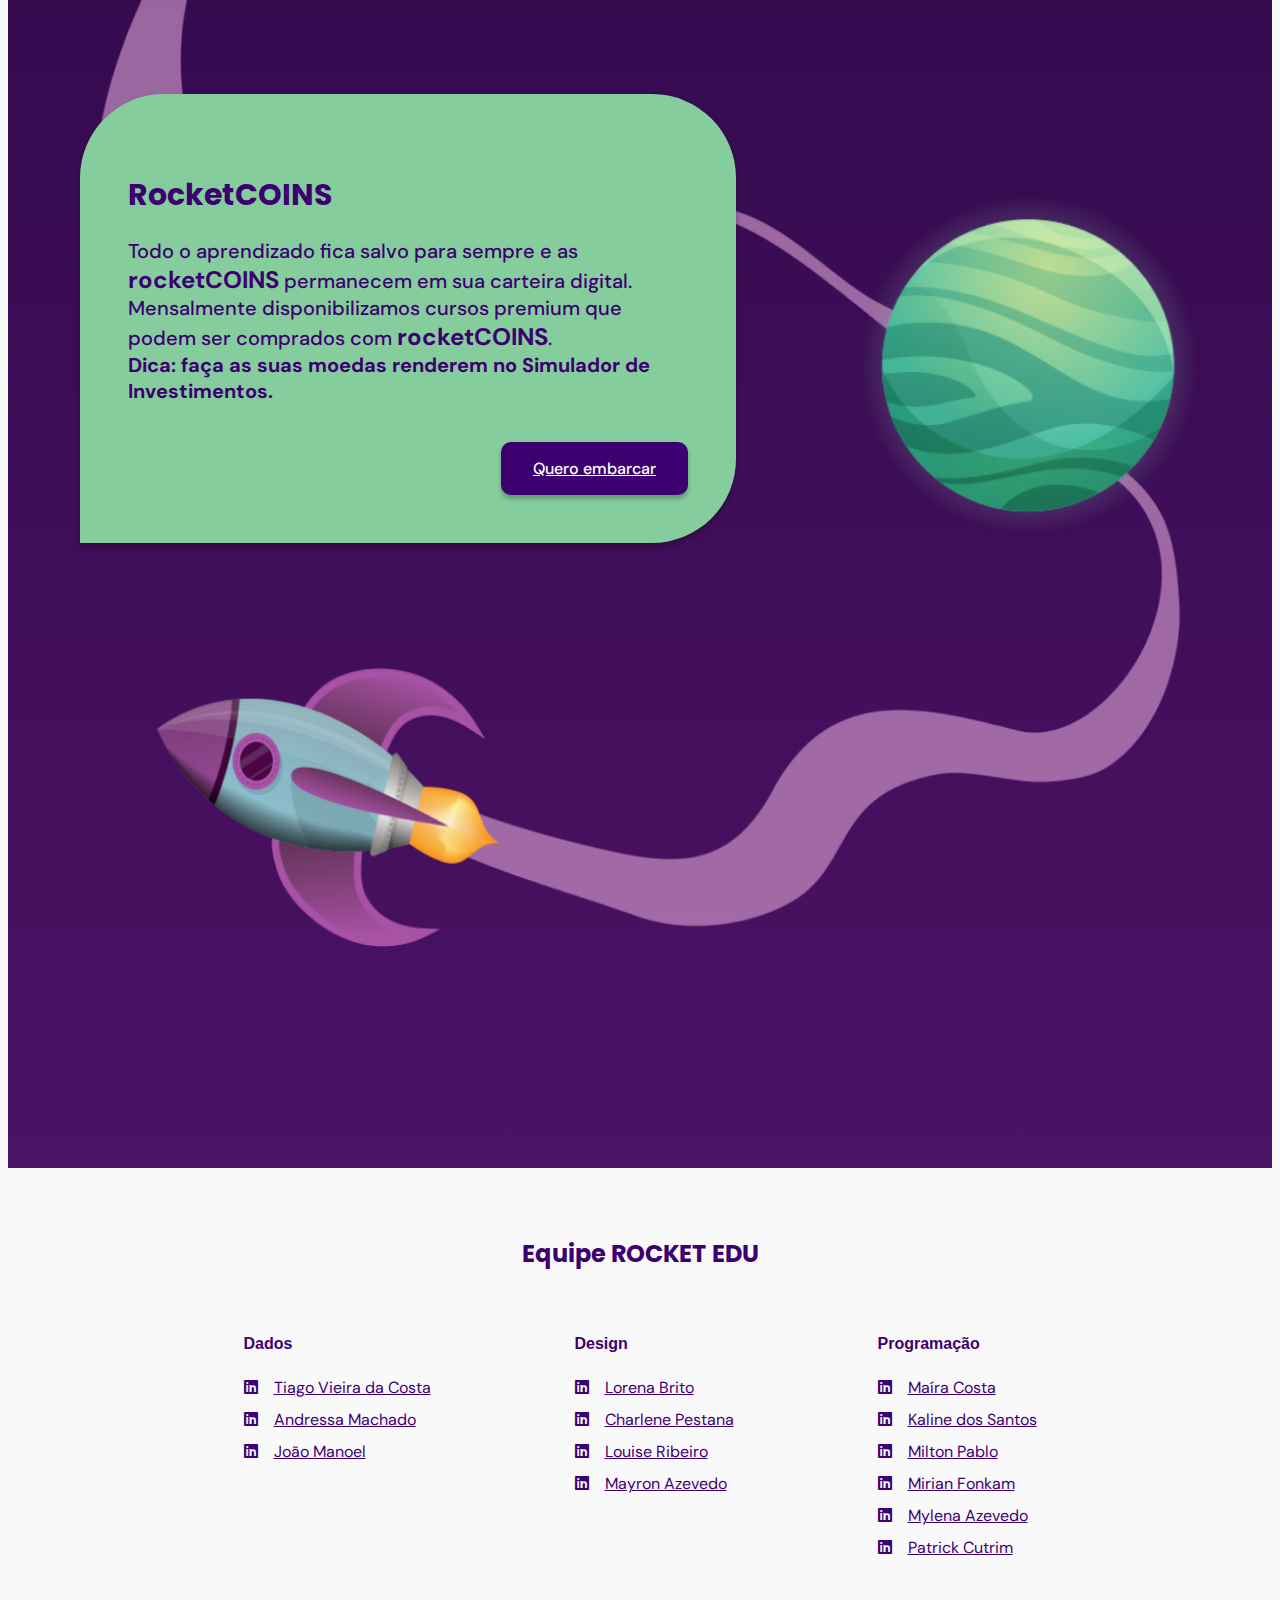
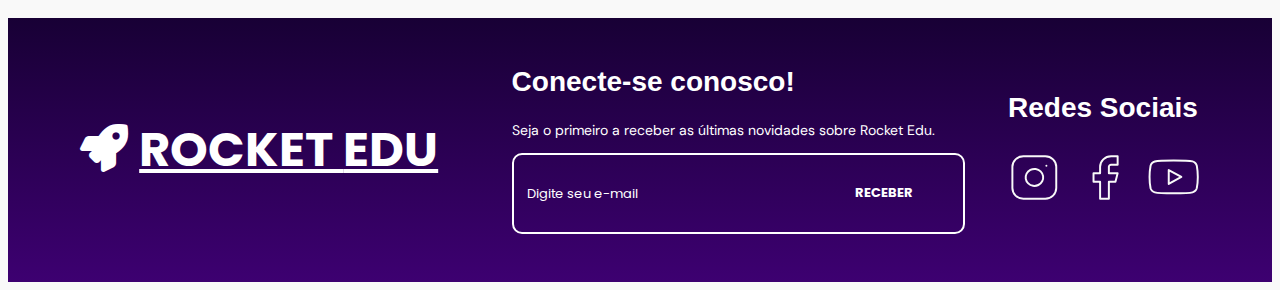
==== commit 2d363cc5: "validação de cadastro" ====
--- a/index.html
+++ b/index.html
@@ -28,6 +28,7 @@
 
   <!--Ícones-->
   <link rel="stylesheet" href="https://cdnjs.cloudflare.com/ajax/libs/font-awesome/5.15.4/css/all.min.css">
+  
   <script src="https://ajax.googleapis.com/ajax/libs/jquery/3.6.0/jquery.min.js"></script>
 
 </head>
@@ -110,9 +111,9 @@
             </div>
             <div class="equipe__componentes">
               <h3 class="titulo titulo--trilha">Design</h3>
-              <a class="texto texto--componente" href="#" target="_blank"><i class="fab fa-linkedin"></i>Lorena Brito</a>
+              <a class="texto texto--componente" href="https://www.linkedin.com/in/lorena-brito-955b9120a/" target="_blank"><i class="fab fa-linkedin"></i>Lorena Brito</a>
               <a class="texto texto--componente" href="#" target="_blank"><i class="fab fa-linkedin"></i>Charlene Pestana</a>
-              <a class="texto texto--componente" href="#" target="_blank"><i class="fab fa-linkedin"></i>Louise Gabrielle</a>
+              <a class="texto texto--componente" href=" https://www.linkedin.com/in/louise-ribeiro-864057225/" target="_blank"><i class="fab fa-linkedin"></i>Louise Ribeiro</a>
               <a class="texto texto--componente" href="https://www.linkedin.com/in/mayron-azevedo-4451b6a3" target="_blank"><i class="fab fa-linkedin"></i>Mayron Azevedo</a>
             </div>
             <div class="equipe__componentes">
--- a/assets/css/base.css
+++ b/assets/css/base.css
@@ -36,7 +36,6 @@
   font: 400 0.9rem "DM Sans", sans-serif;
   color: var(--cor-branca);
   text-align: center;
-  padding: 1rem 0;
 }
 
 .texto-extra-pequeno {
--- a/assets/css/home/home-inicio.css
+++ b/assets/css/home/home-inicio.css
@@ -60,7 +60,7 @@
 .inicio__img {
   height: 35%;
   width: auto;
-  animation: animate 0.2s ease infinite;
+  animation: animate 2s ease-in-out infinite;
   position: relative;
 }
 
@@ -69,11 +69,11 @@
 @keyframes animate {
   0%, 100%
   {
-    transform: translateY(-1px);
+    transform: translateY(-4px);
   }
   50%
   {
-    transform: translateY(1px);
+    transform: translateY(4px);
   }
 }
 
--- a/assets/css/home/home-como-funciona.css
+++ b/assets/css/home/home-como-funciona.css
@@ -150,7 +150,7 @@
     gap: 6rem;
     height: 2000px;
     flex-direction: column;
-    background-image: url("https://github.com/maira-costa/rocket-edu/blob/main/assets/img/home/background-desktop.png?raw=true");
+    background-image: url("/assets/img/home/background-desktop.png");
     background-position: center;
     background-size: cover;
     background-repeat: no-repeat;
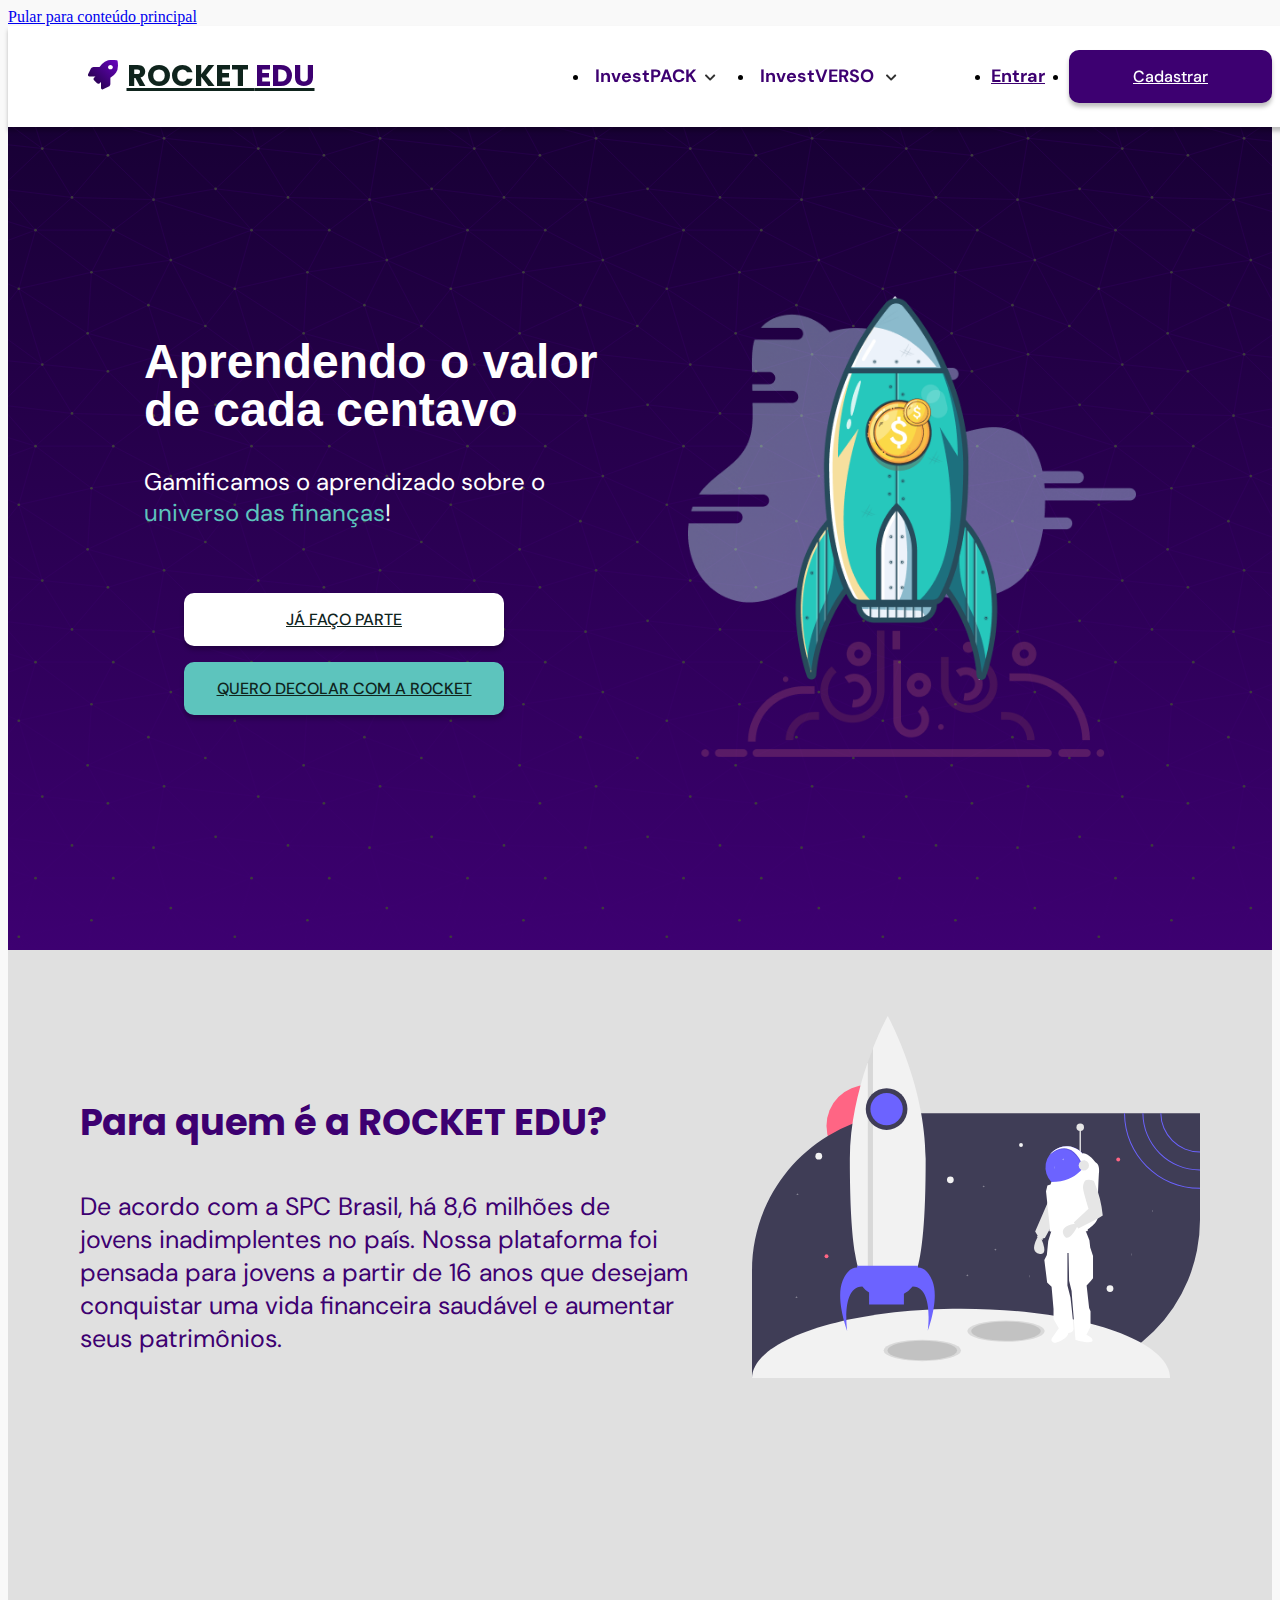
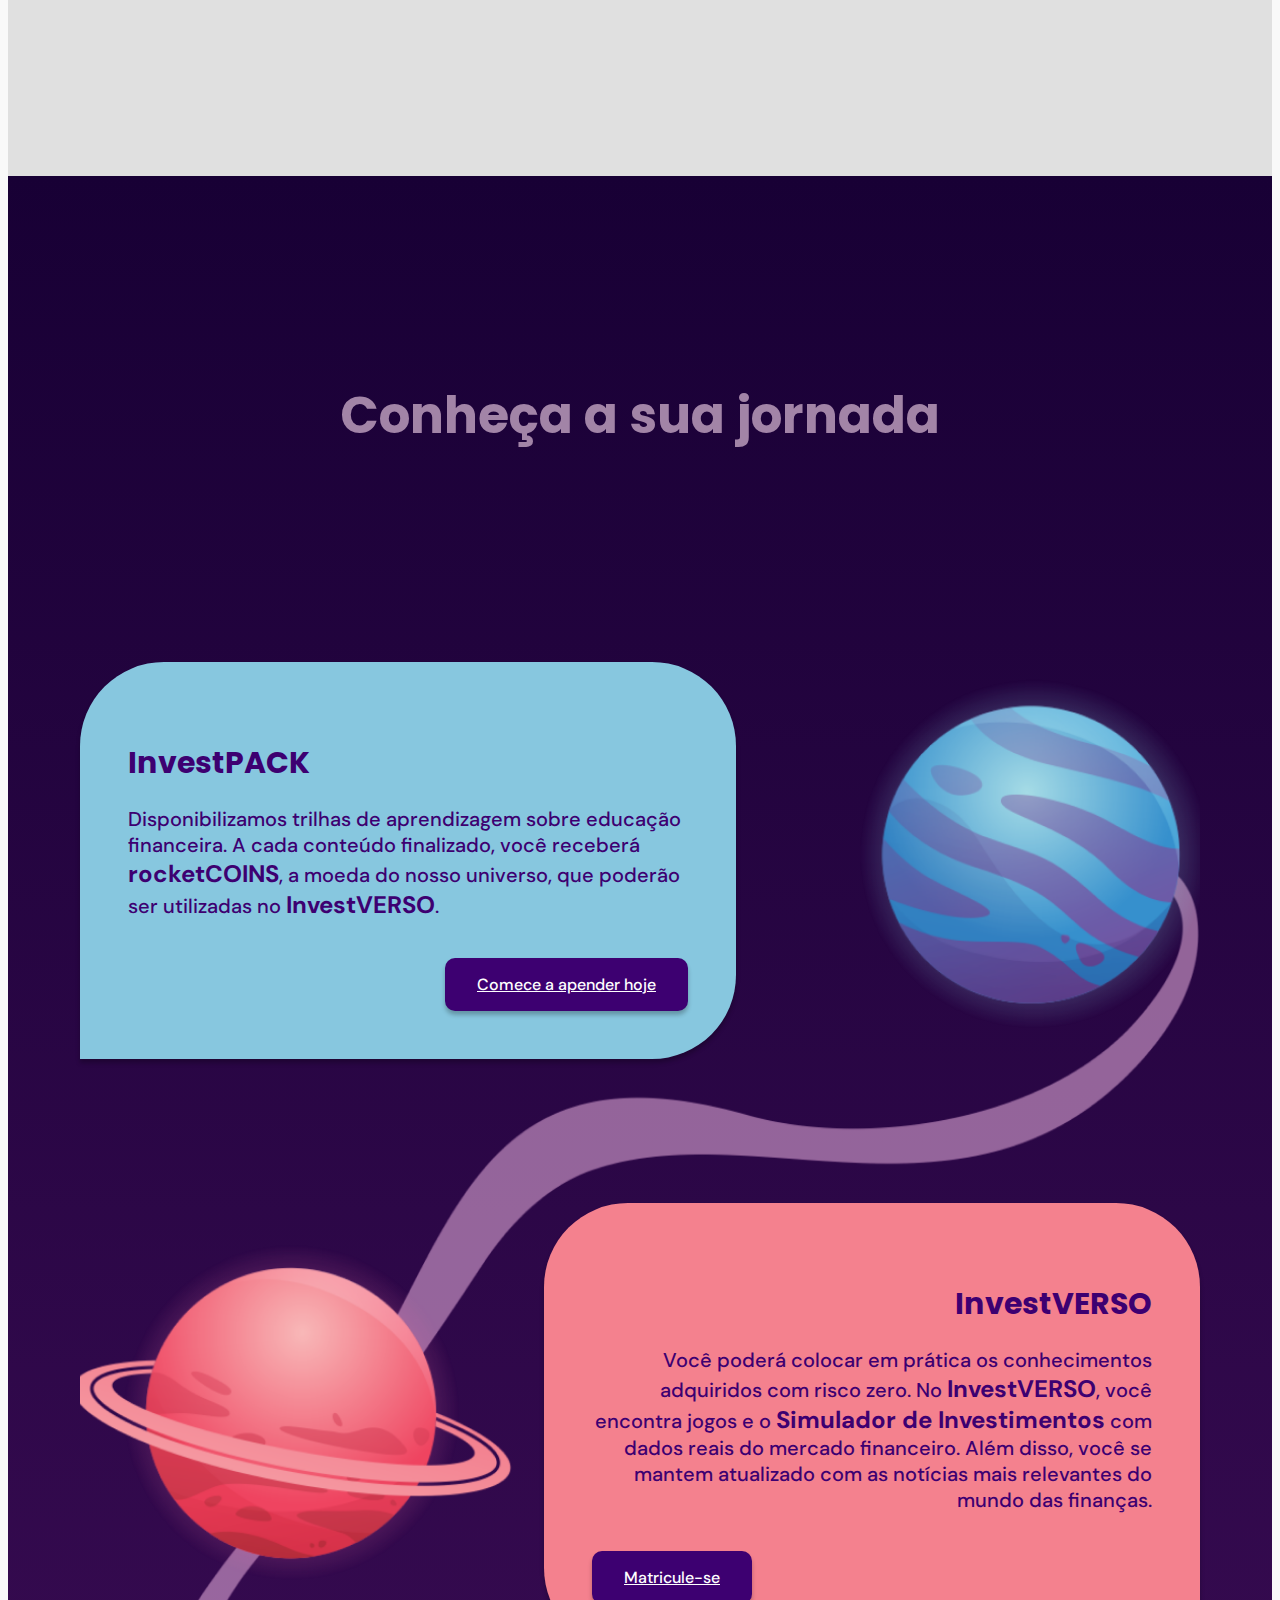
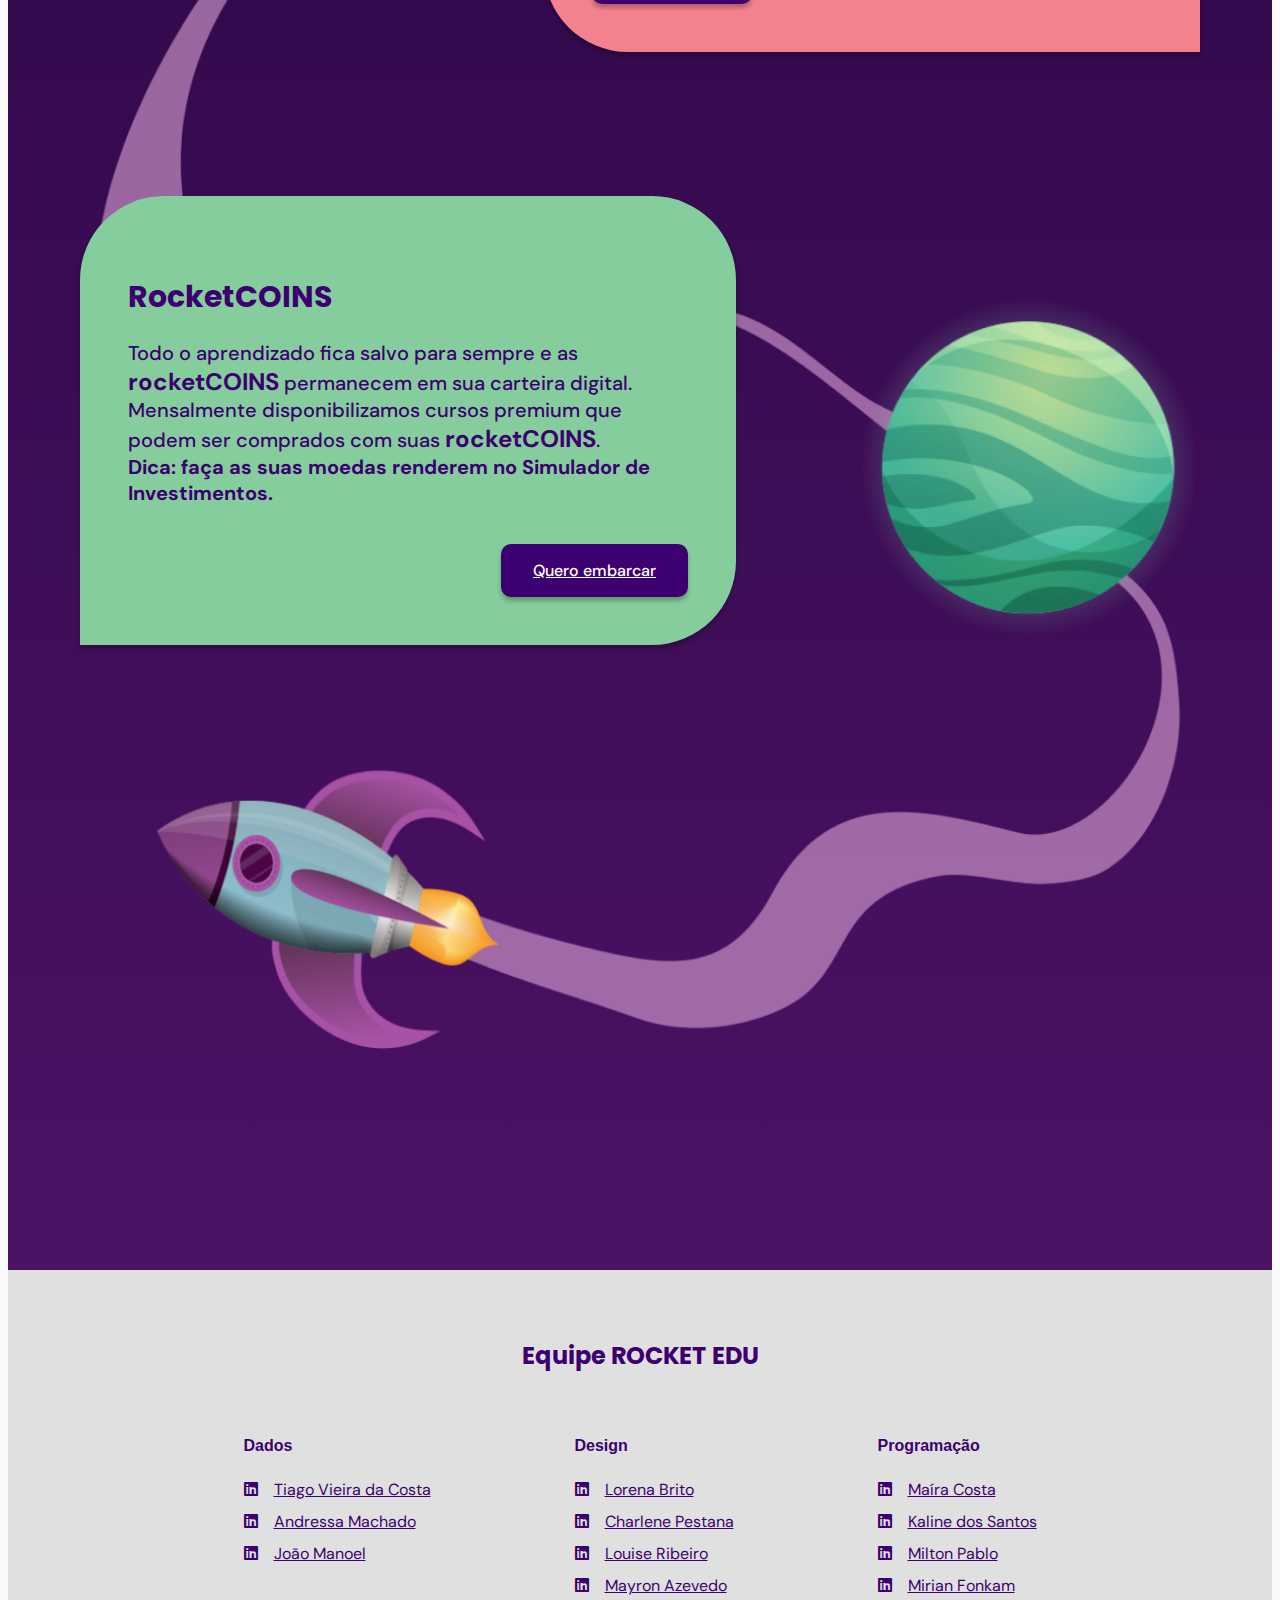
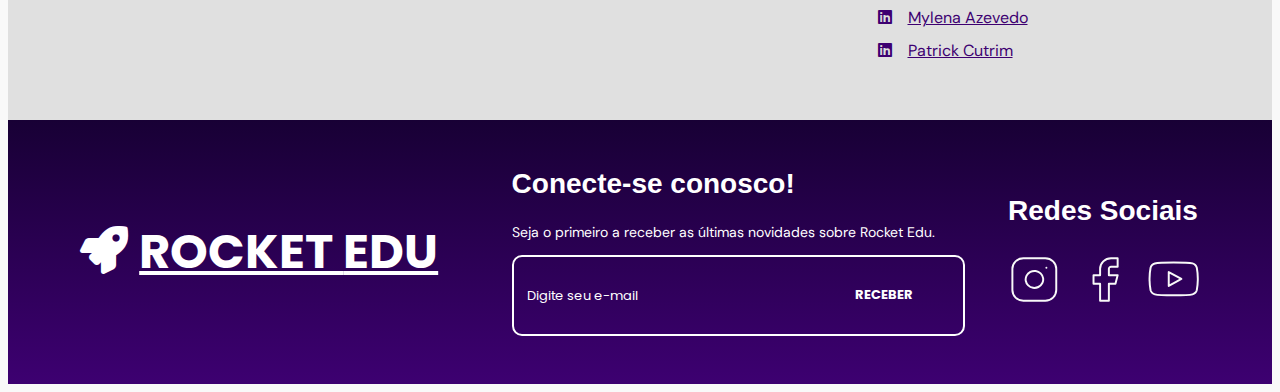
==== commit 9137956f: "seção "para quem" home" ====
--- a/index.html
+++ b/index.html
@@ -42,7 +42,7 @@
       <div class="container container--inicio">
         <div class="inicio__conteudo">
           <div class="conteudo__chamada">
-            <h1 id="conteudoPrincipal" class="titulo titulo--inicio">Impulsione sua evolução financeira</h1>
+            <h1 id="conteudoPrincipal" class="titulo titulo--inicio">Aprendendo o valor de cada centavo</h1>
             <p class="texto texto--inicio">Gamificamos o aprendizado sobre 
               o <span>universo das finanças</span>!</p>
           </div>
@@ -56,10 +56,12 @@
     </section>
     <section class="secao secao--perguntas">     
       <div class="container container--perguntas">
+        
         <div class="pergunta pergunta--um">
           <h2 class="titulo titulo--pergunta">Para quem é a ROCKET EDU?</h2>
-          <p class="resposta">De acordo com a SPC Brasil, há 8,6 milhões de jovens inadimplentes no país. Nossa plataforma foi pensada para jovens a partir de 15 anos que desejam conquistar uma vida financeira saudável e aumentar seus patrimônios. </p>
+          <p class="resposta">De acordo com a SPC Brasil, há 8,6 milhões de jovens inadimplentes no país. Nossa plataforma foi pensada para jovens a partir de 16 anos que desejam conquistar uma vida financeira saudável e aumentar seus patrimônios.</p>
         </div>
+        <img class="humano__rocket" src="assets/img/home/human_rocket.svg" alt="">
       </div>
     </section>
     <section class="secao secao--comecar">
@@ -87,7 +89,7 @@
           <div class="produto produto--rocketcoins">
             <div class="produto__conteudo">
               <h3 class="titulo titulo--produto">RocketCOINS</h3>
-              <p class="texto texto--produto">Todo o aprendizado fica salvo para sempre e as <span>rocketCOINS</span> permanecem em sua carteira digital. Mensalmente disponibilizamos cursos premium que podem ser comprados com <span>rocketCOINS</span>.
+              <p class="texto texto--produto">Todo o aprendizado fica salvo para sempre e as <span>rocketCOINS</span> permanecem em sua carteira digital. Mensalmente disponibilizamos cursos premium que podem ser comprados com suas <span>rocketCOINS</span>.
               <br>
               <span class="dica">Dica: faça as suas moedas renderem no Simulador de Investimentos.</span></p>
               <div class="wrap-botao">
--- a/assets/css/header.css
+++ b/assets/css/header.css
@@ -78,7 +78,7 @@
   height: 2px;
   background: var(--cor-roxa);
   margin-top: 5px;
-  transition: 0.3s;
+  transition: 0.3s ease-in-out;
   position: relative;
 }
 
@@ -143,11 +143,6 @@
   display: block;
 }
 
-/* .menu__item:focus-within > .subMenu,
-.menu__item:hover > .subMenu {
-  display: initial;
-} */
-
 .menu__item.active > .subMenu {
   display: initial;
 }
@@ -158,57 +153,11 @@
   justify-content: flex-end;
 }
 
-.menu__form {
-  margin-right: 1rem;
-}
-
-.form__busca {
-  position: relative;
-  /* width: 5rem; */
-}
-
-.form__busca > input {
-  visibility: hidden;
-  background-color: transparent;
-  border: none;
-  border-radius: 10px;
-  box-shadow: 0px 4px 4px rgba(0, 0, 0, 0.25);
-  outline: 0;
-  /* padding: 1em 1em 1em 3.5em; */
-  padding: 1em;
-  padding-right: 2.5rem;
-  height: 45px;
-  width: 45px;
-  transition: all .5s ease-in-out;
-}
-
-.form__busca > button {
-  background-color: transparent;
-  border: none;
-  color: var(--cor-roxa);
-  position: absolute;
-  right: 1rem;
-  top: 50%;
-  transform: translateY(-50%);
-  text-transform: uppercase;
-  font-size: 1rem;
-}
-
-.menu__form:focus-within > .form__busca > input {
-  width: 10rem;
-  visibility: visible;
-}
-
-.menu__form:focus-within > .form__busca > button {
-  color: #313131;
-  opacity: 0.5;
-}
-
 .menu__item--acesso > .item__link {
   color: var(--cor-roxa);
 }
 
-.menu__item > .botao--acesso {
+.menu__item > .botao--acesso, .menu__item > .botao--sair {
   background: none;
   box-shadow: none;
   color: var(--cor-roxa);
@@ -218,6 +167,64 @@
   padding: 0;
 }
 
+/*---- MENU HEADER USUÁRIO LOGADO ----*/
+.perfilUsuario {
+  display: flex;
+  align-items: center;
+  margin-top: 2rem;
+}
+
+.wrapp-infoUser {
+  display: flex;
+  align-items: center;
+  gap: 0.5em;
+  margin-right: 1rem;
+}
+
+.wrapp-infoUser > button {
+  display: flex;
+  align-items: center;
+}
+
+.usuario__img {
+  aspect-ratio: 1;
+  width: 35px;
+} 
+
+.infoUser {
+  display: block;
+  font: 400 1rem "DM Sans", sans-serif;
+  color: #313131;
+}
+
+.usuario__categoria {
+  font: 700 0.875rem "DM Sans", sans-serif;
+  color: var(--cor-roxa);
+  text-transform: uppercase;
+  text-align: center;
+  border-bottom: 1px solid #ECE9E9;
+  margin-top: 1rem;
+  padding-bottom: 1rem;
+  width: 100%;
+}
+
+.subMenu--perfilUsuario > .subMenu__item {
+  display: flex;
+}
+
+.subMenu--perfilUsuario > .subMenu__item:nth-child(2) {
+  margin-top: 1rem;
+}
+
+.subMenu__item .icones-usuario {
+  width: 1rem;
+  margin-right: 0.5rem;
+}
+
+.iconeCoins {
+  color: #ecb44b;
+}
+
 @media screen and (min-width:963px) {
   
   .header {
@@ -225,7 +232,6 @@
   }
 
   .container--header {
-    justify-content: space-between;
     gap: 1.5rem;
   }
 
@@ -250,9 +256,7 @@
     position: initial;
     visibility: visible;
     overflow: initial;
-
-
-    width: 54rem;
+    gap: 2rem;
   }
 
   #btn-mobile {
@@ -349,31 +353,6 @@
     color: var(--cor-branca);
   }
 
-  .menu__form {
-    position: absolute;
-    top: 50%;
-    transform: translateY(-50%);
-    right: 12.75rem;
-  }
-
-  .form__busca > input::placeholder {
-    color: #313131;
-    font: 400 1.125rem "DM Sans", sans-serif;
-    opacity: 0.5;
-  }
-  
-  .menu__form:focus-within > .form__busca > input, 
-  .menu__form:hover > .form__busca > input {
-    width: 15rem;
-    visibility: visible;
-  }
-  
-  .menu__form:focus-within > .form__busca > button,
-  .menu__form:hover > .form__busca > button {
-    color: #313131;
-    opacity: 0.5;
-  }
-
   .menu__item > .botao--acesso {
     align-items: center;
     background-color: var(--cor-roxa);
@@ -393,4 +372,23 @@
     transform: translateY(-3px);  
   }
 
+  .perfilUsuario {
+    margin-top: 0;
+  }
+
+  .usuario {
+    margin-top: 0;
+  }
+
+  .infoUser {
+    margin-top: 0;
+    display: block;
+    font: 400 1.125rem "DM Sans", sans-serif;
+    color: #313131;
+  }
+
+  .usuario__img {
+    width: 50px;
+    margin-right: 1rem;
+  }
 }--- a/assets/css/home/home-como-funciona.css
+++ b/assets/css/home/home-como-funciona.css
@@ -1,25 +1,26 @@
 .secao--perguntas {
-  background-color: #645f8e;
+  background-color: #e0e0e0;
+  height: calc(100vh - 4.625rem);
 }
 
 .container--perguntas {
-  display: flex;
+  display: flex;  
   flex-direction: column;
-  gap: 2rem;
-  padding: 3rem 0;
-}
-
-.pergunta {
-  padding: 2rem;
-  border-radius: 30px;
-  background-color: #5dc4bd;
+  align-items: center;
+  gap: 2rem;  
+}
+
+.humano__rocket {
+  width: 80%;
+  height: auto;  
 }
 
 .titulo--pergunta {
   color: var(--cor-roxa);
   text-align: center;
   font: 700 1.5rem Poppins, sans-serif;
-  margin-bottom: 2rem;
+  margin-top: 5rem;
+  margin-bottom: 1rem;
 }
 
 .titulo--pergunta:last-child {
@@ -42,9 +43,9 @@
 
 .titulo--comecar {
   font: 700 1.5rem Poppins, sans-serif;
-  color: var(--cor-branca);
-  text-align: center;
-  margin-bottom: 5rem;
+  color: #a284a7;
+  text-align: center;
+  margin-bottom: 5rem;  
 }
 
 .produto {
@@ -75,10 +76,6 @@
   background-color: #85CD9C;
 }
 
-/* .produto:last-child {
-  margin-bottom: 2rem;
-} */
-
 .titulo--produto{
   font: 700 1.5625rem Poppins, sans-serif;
   margin-bottom: 0.4em;
@@ -114,13 +111,15 @@
 @media screen and (min-width:963px) {
   
   .container--perguntas {
-    padding: 10rem 0;
-    gap: 4rem;
+    display: flex;
+    flex-direction: row;    
+    gap: 4rem;  
+    align-items: center;  
+    padding: 4rem 0;
   }
 
   .pergunta {
-    border-radius: 84px 84px 84px 0px;
-    padding: 4rem;
+    border-radius: 84px 84px 84px 0px;    
     max-width: 80%;
   }
 
@@ -129,7 +128,7 @@
   }
   
   .titulo--pergunta {
-    font-size: 3rem;
+    font-size: 2.3rem;
     margin-bottom: 2.5rem;
   }
 
@@ -137,6 +136,11 @@
     font-size: 1.5625rem;
   }
 
+  .humano__rocket {
+    width: 40%;
+    height: auto;
+    
+  }
   .container--comecar {
     padding-top: 10rem;
   }
--- a/assets/css/home/home-equipe.css
+++ b/assets/css/home/home-equipe.css
@@ -1,7 +1,7 @@
-/* .secao--equipe {
-    background-color: var(--cor-branca);
-} */
 
+.secao--equipe {
+    background-color: #e0e0e0;
+}
 .container--equipe {
     padding: 2rem 0;
 }
